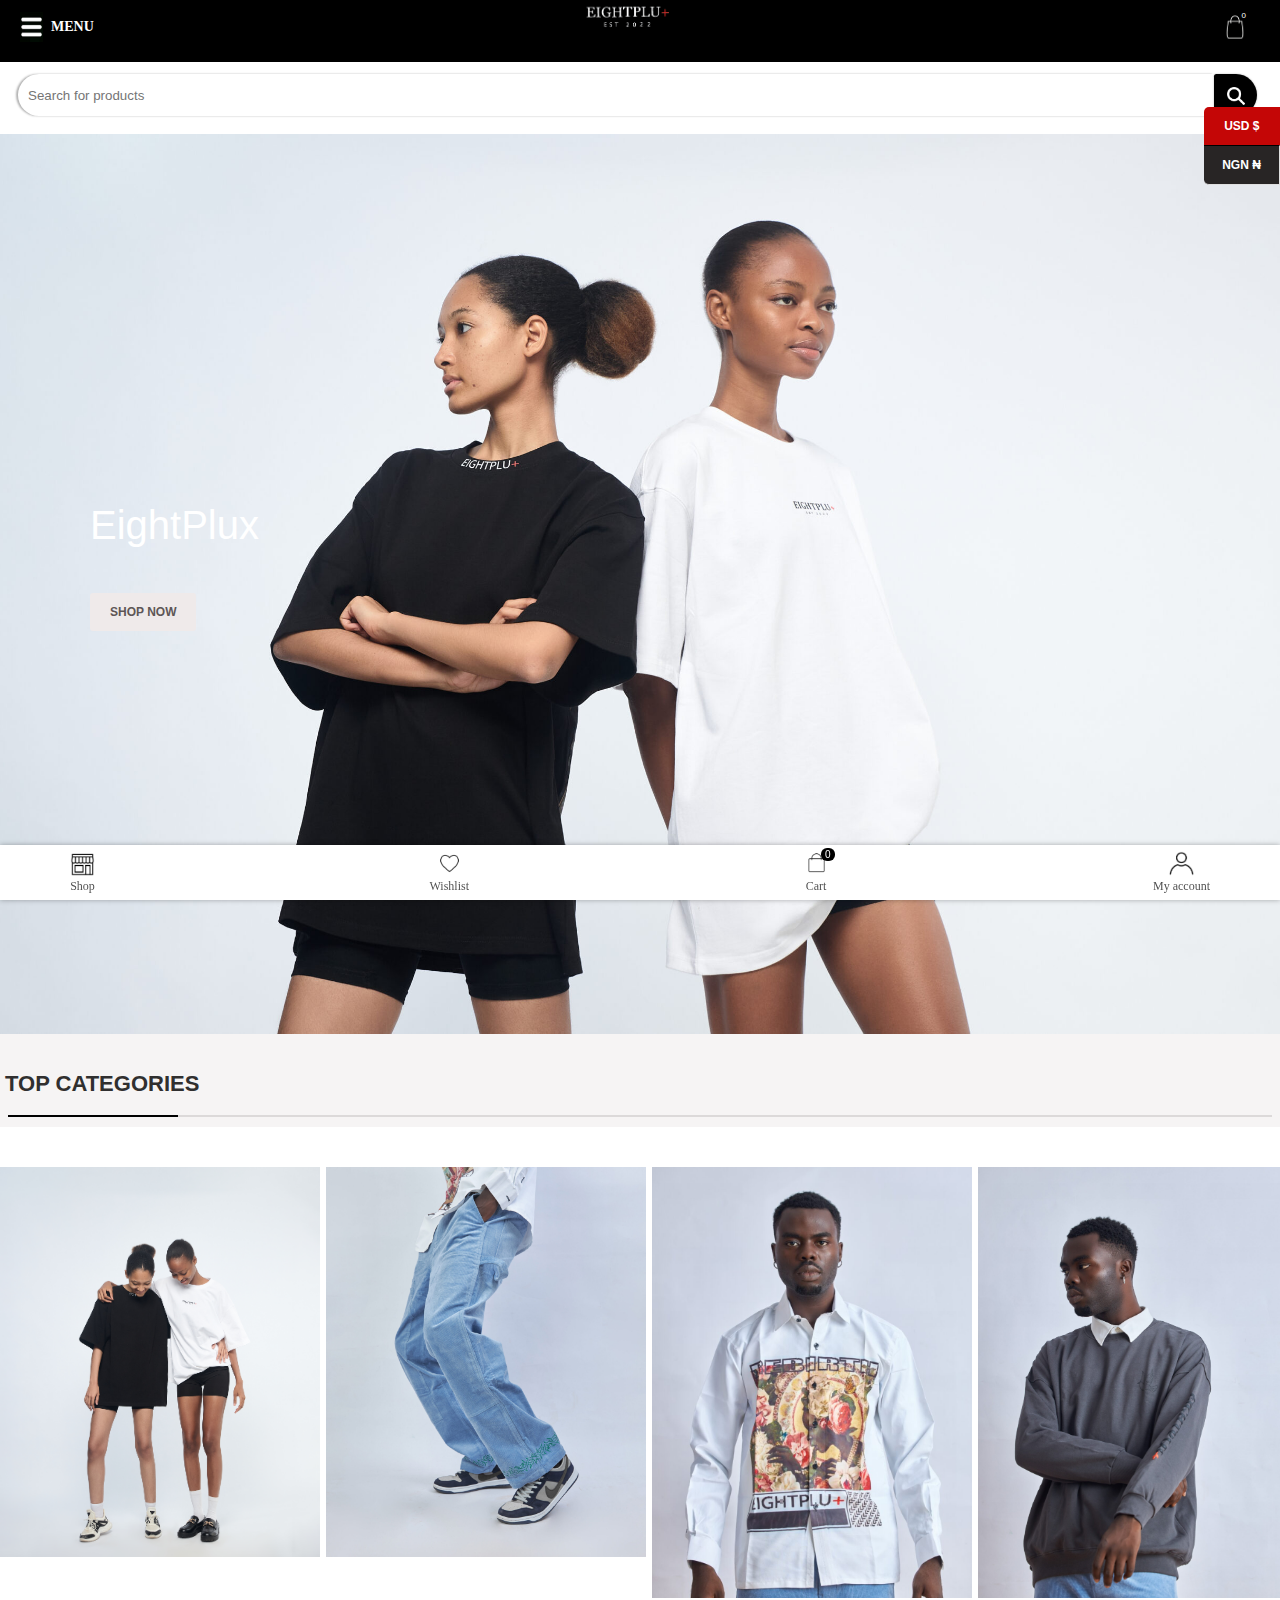
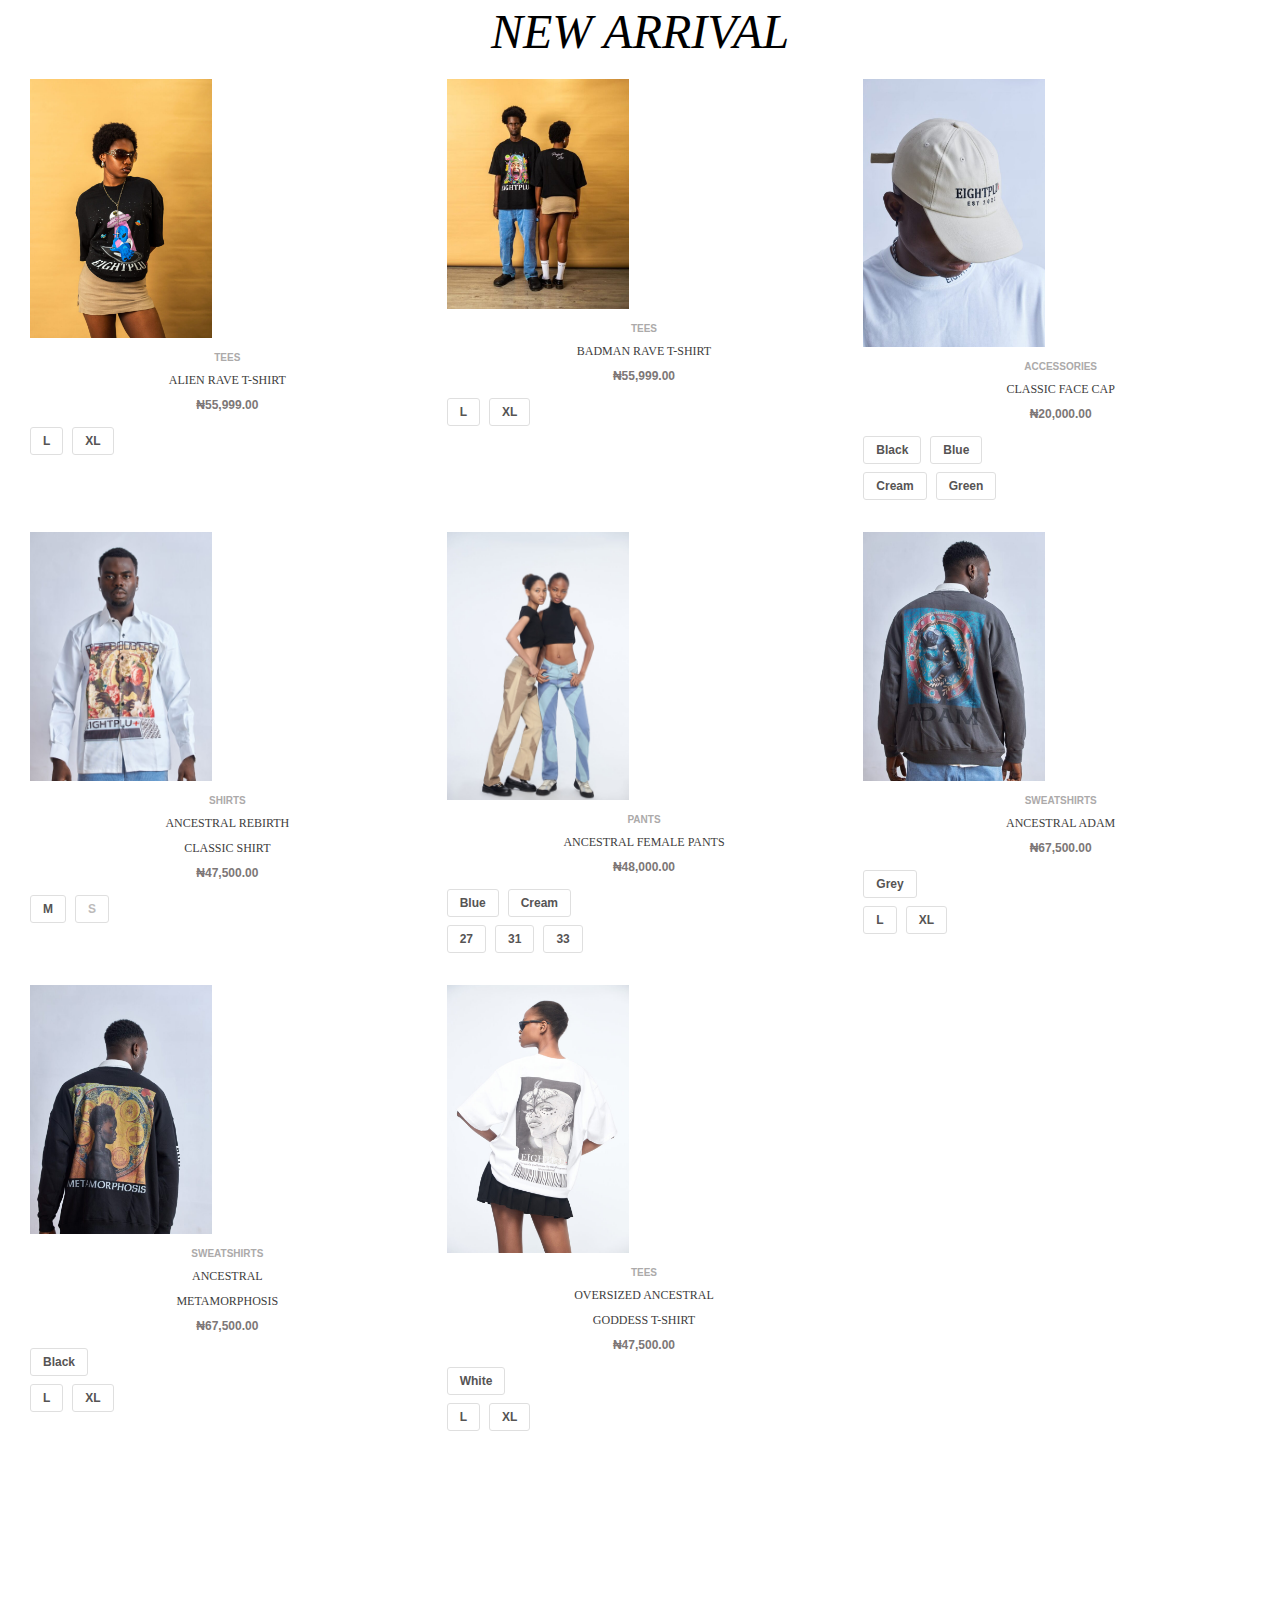
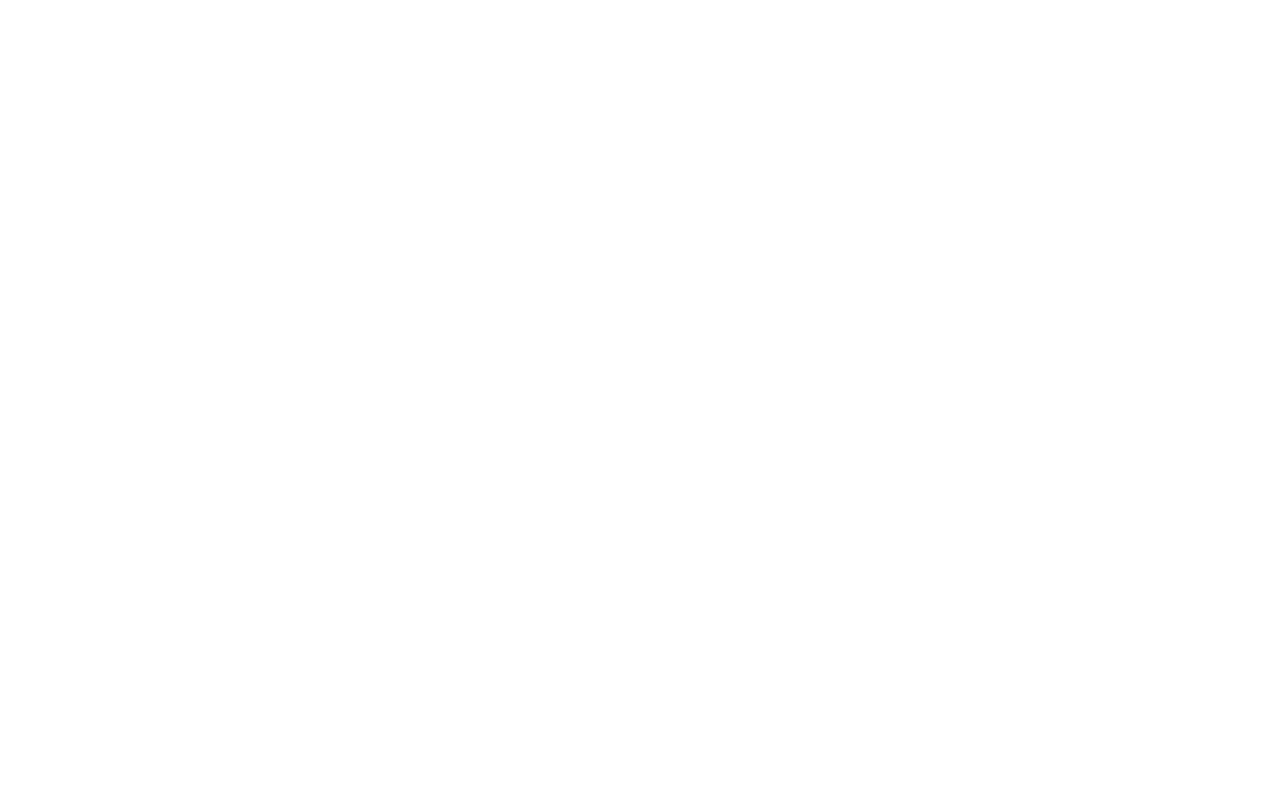
==== 8plux.html @ d5a66175 "Added tootltips to all new arrival images" ====
<!DOCTYPE html>
<html>

<head>
    <title>eight plux clone</title>
    <link rel="stylesheet" href="styles/general.css">
    <link rel="stylesheet" href="styles/header.css">
    <link rel="stylesheet" href="styles/footer.css">
    <link rel="stylesheet" href="styles/images.css">
    <link rel="stylesheet" href="styles/currency.css">
</head>

<body>
    <div class="eight-plux-header-main">
        <div class="eight-plux-header">
            <div class="menu">
                <img class="hamburger-menu" src="pro-images/IMG_5844.JPG"> <text>MENU</text>
            </div>
            <img class="eight-plux-logo" src="pro-images/C0AA9CA2-0843-44BB-A2C6-742B6960A977-e1696179230180.png">
            <div class="cart-details">
                <img class="shopping-cart" src="pro-images/IMG_5939.PNG">
                <div class="tooltip">Shopping cart</div>
                <div class="cart-item-quantity">0</div>
            </div>
        </div>

        <div class="search-header">
            <input type="text" placeholder="Search for products" class="search-input">
            <button class="search-icon-button"><img class="search-icon" src="pro-images/IMG_5938.PNG"></button>
        </div>
    </div>

    <div class="eight-plux-footer">
        <div class="shop-area">
            <img class="shop-logo" src="pro-images/IMG_5955.PNG">
            <div class="shop-name">Shop</div>
        </div>

        <div class="wishlist-area">
            <img class="wishlist-logo" src="pro-images/IMG_5954.PNG">
            <div class="wishlist-name">Wishlist</div>
        </div>

        <div class="cart-area">
            <img class="cart-logo" src="pro-images/IMG_5946.PNG">
            <div class="cart-name">Cart</div>
            <div class="cart-quantity">0</div>
        </div>

        <div class="account-area">
            <img class="account-logo" src="pro-images/IMG_5947.PNG">
            <div class="my-account-name">My account</div>
        </div>

    </div>

    <div class="currency-container">

        <div class="dollar-sign-container">
            <button class="dollar-sign-button">USD $
                <div class="tool-tip">USD
                    <div class="triangle"></div>
                </div>
            </button>
        </div>

        <div class="naira-sign-container">
            <button class="naira-sign-button">NGN ₦
                <div class="tool-tip">NGN
                    <div class="triangle"></div>
                </div>
            </button>
        </div>

    </div>


    <div class="first-item">
        <div class="image-container">
            <img class="picture-one" src="pro-images/EightpluEcommerce1864-scaled.jpg">
            <div class="eight-shop-container">
                <div class="eight-plux">EightPlux</div>
                <button class="shop-now">SHOP NOW</button>
            </div>

        </div>

        <div class="top-category-container">
            <div class="top-category">TOP CATEGORIES</div>
        </div>

        <div class="border-container">
            <div class="border-short"></div>
            <div class="border-long"></div>
        </div>


        <div class="empty-div"></div>

    </div>


    <div class="second-item-container">
        <div class="first-of-second-div">
            <img class="first-of-second" src="pro-images/43B14CE0-4C76-48AA-9071-1DD53C9A1BFC.jpeg">
        </div>
        <div class="second-of-second-div">
            <img class="second-of-second" src="pro-images/Eightplu-12-scaled.jpg">
        </div>
        <div class="third-of-second-div">
            <img class="third-of-second" src="pro-images/Eightplu-Web-88-860x1204.jpg">
        </div>
        <div class="fourth-of-second-div">
            <img class="fourth-of-second" src="pro-images/Eightplu-Web-73-scaled.jpg">
        </div>
        <div class="fifth-of-second-div">
            <img class="fifth-of-second" src="pro-images/IMS_9902.jpg">
        </div>
    </div>


    <p>NEW ARRIVAL</p>
    <div class="new-arrival-container">
        <div class="alien-rave-container">

            <div class="new-arrival-image-container">
                <img class="alien-rave-tees images" src="pro-images/3U6A9451-scaled-700x1020.jpg">
                <div class="image-tooltip">
                    <img src="pro-images/IMG_5946.PNG">
                    <div class="select-option-tooltip">
                        Select options
                        <div class="tooltip-triangle"></div>
                    </div>
                </div>

            </div>

            <div class="containers one-container">
                <div class="product-type">
                    TEES
                </div>
                <div class="product-name">
                    ALIEN RAVE T-SHIRT
                </div>
                <div class="product-price">
                    ₦55,999.00
                </div>
            </div>
            <div class="size-button">
                <button>L</button>
                <button>XL</button>
            </div>
        </div>


        <div class="badman-rave-container">

            <div class="new-arrival-image-container">
                <img class="badman-rave-tees images"
                    src="pro-images/WhatsApp-Image-2024-07-20-at-10.26.41-AM-2-618x800.jpeg">
                <div class="image-tooltip">
                    <img src="pro-images/IMG_5946.PNG">
                    <div class="select-option-tooltip">
                        Select options
                        <div class="tooltip-triangle"></div>
                    </div>
                </div>
            </div>
            <div class="containers two-container">
                <div class="product-type">
                    TEES
                </div>
                <div class="product-name">
                    BADMAN RAVE T-SHIRT
                </div>
                <div class="product-price">
                    ₦55,999.00
                </div>
            </div>
            <div class="size-button">
                <button>L</button>
                <button>XL</button>
            </div>
        </div>


        <div class="classic-cap-container">
            <div class="new-arrival-image-container">
                <img class="classic-face-cap images" src="pro-images/New-Cap-Eightplu-21-1-scaled-700x1050.jpg">
                <div class="image-tooltip">
                    <img src="pro-images/IMG_5946.PNG">
                    <div class="select-option-tooltip">
                        Select options
                        <div class="tooltip-triangle"></div>
                    </div>
                </div>
            </div>
            <div class="containers three-container">
                <div class="product-type">
                    ACCESSORIES
                </div>
                <div class="product-name">
                    CLASSIC FACE CAP
                </div>
                <div class="product-price">
                    ₦20,000.00
                </div>
            </div>
            <div>
                <button>Black</button>
                <button>Blue</button>
            </div>
            <div>
                <button>Cream</button>
                <button>Green</button>
            </div>
        </div>

        <div class="ancestral-rebirth-container">
            <div class="new-arrival-image-container">
                <img class="ancestral-rebirth-shirt images" src="pro-images/Eightplu-Web-88-860x1204.jpg">
                <div class="image-tooltip">
                    <img src="pro-images/IMG_5946.PNG">
                    <div class="select-option-tooltip">
                        Select options
                        <div class="tooltip-triangle"></div>
                    </div>
                </div>
            </div>
            <div class="containers four-container">
                <div class="product-type">
                    SHIRTS
                </div>
                <div class="product-name">
                    ANCESTRAL REBIRTH
                </div>
                <div class="product-name">
                    CLASSIC SHIRT
                </div>
                <div class="product-price">
                    ₦47,500.00
                </div>
            </div>
            <div class="size-button">
                <button>M</button>
                <button><span>S</span></button>
            </div>
        </div>

        <div class="ancestral-female-container">
            <div class="new-arrival-image-container">
                <img class="ancestral-female-pant images" src="pro-images/EightpluEcommerce1713-3-768x1152.jpg">
                <div class="image-tooltip">
                    <img src="pro-images/IMG_5946.PNG">
                    <div class="select-option-tooltip">
                        Select options
                        <div class="tooltip-triangle"></div>
                    </div>
                </div>
            </div>
            <div class="containers five-container">
                <div class="product-type">
                    PANTS
                </div>
                <div class="product-name">
                    ANCESTRAL FEMALE PANTS
                </div>
                <div class="product-price">
                    ₦48,000.00
                </div>
            </div>
            <div class="size-button">
                <button>Blue</button>
                <button>Cream</button>
            </div>
            <div>
                <button>27</button>
                <button>31</button>
                <button>33</button>
            </div>
        </div>

        <div class="ancestral-adam-container">
            <div class="new-arrival-image-container">
                <img class="ancestral-adam-sweatshirt images" src="pro-images/Eightplu-Web-71-scaled-700x980.jpg">
                <div class="image-tooltip">
                    <img src="pro-images/IMG_5946.PNG">
                    <div class="select-option-tooltip">
                        Select options
                        <div class="tooltip-triangle"></div>
                    </div>
                </div>
            </div>
            <div class="containers six-container">
                <div class="product-type">
                    SWEATSHIRTS
                </div>
                <div class="product-name">
                    ANCESTRAL ADAM
                </div>
                <div class="product-price">
                    ₦67,500.00
                </div>
            </div>
            <div class="size-button">
                <button>Grey</button>
            </div>
            <div>
                <button>L</button>
                <button>XL</button>
            </div>
        </div>

        <div class="ancestral-metamorphosis-container">
            <div class="new-arrival-image-container">
                <img class="ancestral-metamorphosis-sweatshirt images"
                    src="pro-images/Eightplu-Web-85-scaled-700x980.jpg">
                <div class="image-tooltip">
                    <img src="pro-images/IMG_5946.PNG">
                    <div class="select-option-tooltip">
                        Select options
                        <div class="tooltip-triangle"></div>
                    </div>
                </div>
            </div>
            <div class="containers seven-container">
                <div class="product-type">
                    SWEATSHIRTS
                </div>
                <div class="product-name">
                    ANCESTRAL
                </div>
                <div class="product-name">
                    METAMORPHOSIS
                </div>
                <div class="product-price">
                    ₦67,500.00
                </div>
            </div>
            <div>
                <button>Black</button>
            </div>
            <div>
                <button>L</button>
                <button>XL</button>
            </div>
        </div>

        <div class="oversized-ancestral-container">
            <div class="new-arrival-image-container">
                <img class="goddess-t-shirt images" src="pro-images/EightpluEcommerce2189-1-700x1050.jpg">
                <div class="image-tooltip">
                    <img src="pro-images/IMG_5946.PNG">
                    <div class="select-option-tooltip">
                        Select options
                        <div class="tooltip-triangle"></div>
                    </div>
                </div>
            </div>
            <div class="containers eight-container">
                <div class="product-type">
                    TEES
                </div>
                <div class="product-name">
                    OVERSIZED ANCESTRAL
                </div>
                <div class="product-name">
                    GODDESS T-SHIRT
                </div>
                <div class="product-price">
                    ₦47,500.00
                </div>
            </div>
            <div>
                <button>White</button>
            </div>
            <div>
                <button>L</button>
                <button>XL</button>
            </div>
        </div>
    </div>

</body>

</html>
---- styles/general.css ----
body {
    height: 4000px;
    font-family: Roboto;
    margin: 0;
}

.top-category-container {
    background-color: rgb(246, 244, 244);
    padding-top: 37px;
    border-width: 2px;
}

.top-category {
    display: inline-block;
    font-family: 'Segoe UI', Tahoma, Geneva, Verdana, sans-serif;
    font-size: 22px;
    font-weight: 600;
    padding-bottom: 18px;
    margin-left: 5px;
    color: rgb(48, 47, 47);
}

.empty-div {
    height: 10px;
    background-color: rgb(246, 244, 244);
}

.border-container {
    display: flex;
    flex-direction: row;
}

.border-short {
    width: 170px;
    height: 2px;
    background-color: black;
    margin-left: 8px;
}

.border-long {
    flex: 1;
    height: 2px;
    background-color: rgb(220, 217, 217);
    margin-right: 8px;
}

p {
    font-size: 48px;
    display: flex;
    justify-content: center;
    margin: 0;
    font-family: 'Times New Roman', Times, serif;
    font-style: italic;

}
---- styles/header.css ----
text {
    font-size: 14px;
    font-weight: bold;
    color: white;
}

.eight-plux-header-main {
    display: flex;
    flex-direction: column;
}

.eight-plux-header {
    /* position: fixed; */
    display: flex;
    flex-direction: row;
    background-color: black;
    height: 70px;
    right: 0;
    left: 0;
    top: 0;
    align-items: center;
    justify-content: space-between;
    margin: -8px;
}

.menu {
    display: flex;
    flex-direction: row;
    margin-left: 10px;
    justify-content: center;
    align-items: center;
    cursor: pointer;
}

.hamburger-menu {
    width: 23px;
    height: 30px;
    margin-left: 18px;
    margin-right: 8px;
}

.eight-plux-logo {
    height: 40px;
    width: 100px;
    padding-bottom: 28px;
    padding-right: 55px;
    cursor: pointer;
}

.shopping-cart {
    position: relative;
    width: 30px;
    height: 30px;
    margin-right: 18px;
    cursor: pointer;
}

.cart-details {
    position: relative;
    display: flex;
    margin-right: 20px;
    align-items: center;
    justify-content: center;
}

.cart-details .tooltip {
    position: absolute;
    background-color: white;
    white-space: nowrap;
    font-size: 12px;
    margin-right: 38px;
    bottom: -26px;
    padding: 4px 10px;
    border-style: solid;
    border-width: 1px;
    border-bottom-style: none;
    opacity: 0;
    pointer-events: none;
    transition: 0.15s
}

.cart-details:hover .tooltip {
    opacity: 1;
}

.cart-item-quantity {
    position: absolute;
    color: white;
    font-family: Arial;
    font-size: 8px;
    right: 22px;
    top: -1px;
}

.search-header {
    display: flex;
    flex-direction: row;
    margin-top: 20px;
    margin-right: 18px;
    margin-left: 18px;
}

.search-input {
    flex: 1;
    padding-left: 10px;
    border-style: none;
    box-shadow: -2px 0 2px rgba(0, 0, 0, 0.3);
    border-bottom-left-radius: 25px;
    border-top-left-radius: 25px;
    height: 40px;
}

.search-input::placeholder {
    font-family: Arial;
}

.search-icon-button {
    height: 42px;
    width: 43px;
    border-style: none;
    box-shadow: 0 0 2px rgba(0, 0, 0, 0.3);
    background-color: black;
    border-top-right-radius: 25px;
    border-bottom-right-radius: 25px;
    cursor: pointer;
}

.search-icon {
    margin-top: 4px;
    height: 18px;
    width: 18px;
    transition: opacity 0.3s;
}
---- styles/footer.css ----
.eight-plux-footer {
    display: flex;
    flex-direction: row;
    position: fixed;
    justify-content: space-between;
    background-color: white;
    bottom: 0;
    right: 0;
    left: 0;
    padding: 6px 50px;
    box-shadow: 0 0 5px rgba(0, 0, 0, 0.3);
    z-index: 100;
}

img {
    height: 25px;
    width: 25px;
}

.shop-area,
.wishlist-area,
.cart-area,
.account-area {
    display: flex;
    flex-direction: column;
    align-items: center;
    cursor: pointer;
    transition: opacity 0.3s;
}

.shop-area:hover,
.wishlist-area:hover,
.cart-area:hover,
.account-area:hover,
.search-icon:hover {
    opacity: 0.5;
}

.shop-name,
.wishlist-name,
.cart-name,
.my-account-name {
    font-size: 12px;
    opacity: 0.7;
    margin-top: 3px;

}

.shop-area {
    margin-left: 20px;
}

.account-area {
    margin-right: 20px;
}

.cart-area,
.wishlist-area {
    margin-left: 10px;
}

.cart-area {
    position: relative;
}

.cart-quantity {
    font-size: 10px;
    position: absolute;
    top: -3px;
    right: -6px;
    font-family: Arial;
    background-color: black;
    color: white;
    padding: 1px 4px;
    border-radius: 6px;
}
---- styles/images.css ----
.first-item {
    background-color: rgb(246, 244, 244);

}

.picture-one {
    width: 100%;
    height: 100%;
    object-fit: cover;

}

.image-container {
    margin-top: 10px;
    background-size: cover;
    background-position: center;
    background-repeat: no-repeat;
    height: 100vh;
    position: relative;

}

.eight-plux {
    position: absolute;
    top: 41%;
    left: 90px;
    color: white;
    font-family: 'Gill Sans', 'Gill Sans MT', Calibri, 'Trebuchet MS', sans-serif;
    /* font-family: Merlo neue; */
    font-size: 40px;
    font-weight: 500;
}

.shop-now {
    position: absolute;
    top: 51%;
    left: 90px;
    border-style: none;
    background-color: rgb(239, 234, 234);
    color: rgb(93, 86, 86);
    padding: 12px 20px;
    cursor: pointer;
}

.second-item-container {
    display: flex;
    flex-direction: row;
    margin-top: 40px;
    margin-bottom: -24px;
    /* height: 600px; */
    /* width: 1580px; */
    max-width: 100%;
    overflow-x: scroll;
    scrollbar-width: none;
    animation: scroll 25s infinite linear;
}

.first-of-second,
.second-of-second {
    /* height: auto;
    width: 100%;
    max-height: 100%; */
    height: 390px;
    width: 320px;
    object-fit: cover;
    overflow: hidden;

}

.third-of-second,
.fourth-of-second {
    /* height: auto;
    width: 100%; */
    height: 431px;
    width: 320px;
    object-fit: cover;
    overflow: hidden;
}

.fifth-of-second {
    /* height: auto;
    width: 100%; */
    height: 461px;
    width: 320px;
    object-fit: cover;
    overflow: hidden;
}


.first-of-second-div:hover,
.second-of-second-div:hover,
.third-of-second-div:hover,
.fourth-of-second-div:hover,
.fifth-of-second-div:hover {
    transform-origin: center;
    transform: scale(1.05);

}

.first-of-second-div,
.second-of-second-div {
    display: flex;
    justify-content: center;
    align-items: center;
    position: relative;
    width: 320px;
    height: 390px;
    margin-right: 6px;
    max-width: none;
    transform-origin: center;
    transition: transform 0.3s
}

.third-of-second-div,
.fourth-of-second-div {
    width: 900px;
    height: 431px;
    margin-right: 6px;

}

.fifth-of-second-div {
    width: 900px;
    height: 461px;
    margin-right: 6px;

}

.new-arrival-container {
    display: grid;
    grid-template-columns: 1fr 1fr 1fr;
    margin-left: 30px;
    margin-top: -4px;
}

.images {
    height: 300px;
    width: 182px;
    object-fit: cover;
    cursor: pointer;
}

.new-arrival-image-container {
    position: relative;
}

.image-tooltip {
    position: absolute;
    top: 11px;
    right: 14px;
    height: 27px;
    width: 27px;
    background-color: rgba(248, 244, 245, 0.77);
    border-radius: 20px;
    opacity: 0;
    cursor: pointer;
    transition: opacity 0.2s;
}

.new-arrival-image-container:hover .image-tooltip {
    opacity: 1;
}

.image-tooltip:hover {
    background-color: white;
    transition: 0.1s;
}

.containers {
    display: flex;
    flex-direction: column;
    align-items: center;
}

.alien-rave-tees {
    height: 259px;
}

.badman-rave-tees {
    height: 230px;
}

.classic-face-cap,
.ancestral-female-pant,
.goddess-t-shirt {
    height: 268px;
}

.ancestral-rebirth-shirt,
.ancestral-adam-sweatshirt,
.ancestral-metamorphosis-sweatshirt {
    height: 249px;
}

.product-type {
    font-size: x-small;
    font-family: Arial;
    font-weight: bold;
    color: rgb(172, 170, 170);
    margin: 10px 0;
}

.product-name {
    font-family: 'Times New Roman', Times, serif;
    font-size: 12px;
    color: rgb(64, 61, 61);
    margin-bottom: 10px;
    cursor: pointer;
}

.product-price {
    font-family: Arial;
    font-size: 12px;
    color: rgb(125, 119, 119);
    margin-bottom: 15px;
    font-weight: bold;
}

button {
    background-color: white;
    border-style: solid;
    border-width: 1px;
    border-color: rgb(223, 223, 223);
    padding: 6px 12px;
    border-radius: 3px;
    font-family: arial;
    font-size: 12px;
    font-weight: bold;
    color: rgb(86, 84, 84);
    margin-right: 5px;
    margin-bottom: 8px;
    cursor: pointer;
    transition: 0.2s;
}

span {
    color: rgb(188, 186, 186);
}

button:hover {
    border-color: rgb(146, 143, 143);
    transition: 0.2s;
}


.alien-rave-container,
.badman-rave-container,
.classic-cap-container,
.ancestral-rebirth-container,
.ancestral-female-container,
.ancestral-adam-container,
.ancestral-metamorphosis-container,
.oversized-ancestral-container {
    margin-top: 24px;
    margin-right: 22px;
}

.select-option-tooltip {
    position: absolute;
    top: 0.7px;
    right: 35px;
    font-size: 11px;
    background-color: rgb(22, 17, 50);
    white-space: nowrap;
    color: white;
    padding: 5px 10px;
    padding: 6px 10px;
    font-weight: bold;
    border-radius: 3px;
    opacity: 0;
    transition: opacity 0.2s;
    pointer-events: none;
}

.select-option-tooltip .tooltip-triangle {
    position: absolute;
    width: 0;
    height: 0;
    border-top: 5px solid transparent;
    border-bottom: 5px solid transparent;
    border-left: 5px solid rgb(22, 17, 50);
    right: -5.5px;
    bottom: 8px;
    opacity: 0;
    transition: opacity 0.2s;
}

.image-tooltip:hover .tooltip-triangle {
    opacity: 1;
    transition: 0.2s;
}

.image-tooltip:hover .select-option-tooltip {
    opacity: 1;
    transition: 0.2s;
}


/* @keyframes scroll {
    0% {
        transform: translateX(0);
    }

    20% {
        transform: translateX(-320px);
    }

    40% {
        transform: translateX(-640px);
    }

    60% {
        transform: translateX(-960px);
    }

    80% {
        transform: translateX(-1280px);
    }

    100% {
        transform: translateX(0);
    }
} */
---- styles/currency.css ----
.currency-container {
    display: flex;
    flex-direction: column;
    position: fixed;
    z-index: 100;
    right: -6px;
    top: 105px;
}

.dollar-sign-button {
    position: relative;
    top: 2px;
    background-color: rgb(196, 6, 6);
    color: white;
    border-top-right-radius: 0;
    border-bottom-right-radius: 0;
    padding: 12px 20.5px;
    border-top-left-radius: 5px;
    border-bottom-left-radius: 0;
    cursor: pointer;
    border-top: 0;
    border-left: 0;
    border-bottom: 0;
}

.naira-sign-button:hover {
    background-color: rgb(196, 6, 6);
    border-top-color: black;
    border-top-style: solid;
    border-top-width: 1px;
}

.dollar-sign-button .tool-tip {
    position: absolute;
    left: -170px;
    bottom: 9px;
    background-color: rgb(196, 6, 6);
    top: 0;
    padding-top: 10px;
    bottom: -1px;
    padding-left: 5px;
    padding-right: 130px;
    border-radius: 5px;
    opacity: 0;
    pointer-events: none;

}

.dollar-sign-button:hover .tool-tip,
.naira-sign-button:hover .tool-tip {
    opacity: 1;
    transition: 0.4s;
    left: -225%;
}

.naira-sign-button .tool-tip {
    position: absolute;
    left: -170px;
    bottom: 9px;
    background-color: rgb(196, 6, 6);
    top: 0;
    padding-top: 10px;
    bottom: 0;
    padding-left: 5px;
    padding-right: 128px;
    border-radius: 5px;
    opacity: 0;
    pointer-events: none;
}


.naira-sign-button {
    position: relative;
    top: -6px;
    background-color: rgb(40, 37, 37);
    color: white;
    padding: 12px 18.5px;
    border-top-style: solid;
    border-top-color: black;
    border-bottom-right-radius: 0;
    border-top-right-radius: 0;
    border-top-left-radius: 0;
    border-width: 1px;
    border-bottom-left-radius: 5px;
    cursor: pointer;
    border-left: 0;

}

.tool-tip {
    position: relative;
    transition: opacity 0.5s ease-in-out, left 0.5s ease-in-out;
}

.naira-sign-button .triangle {
    position: absolute;
    width: 0;
    height: 0;
    border-top: 10px solid transparent;
    border-bottom: 10px solid transparent;
    border-left: 10px solid rgb(196, 6, 6);
    right: -10px;
    bottom: 8px;
}

.dollar-sign-button .triangle {
    position: absolute;
    width: 0;
    height: 0;
    border-top: 10px solid transparent;
    border-bottom: 10px solid transparent;
    border-left: 10px solid rgb(196, 6, 6);
    right: -10px;
    bottom: 9px;
}
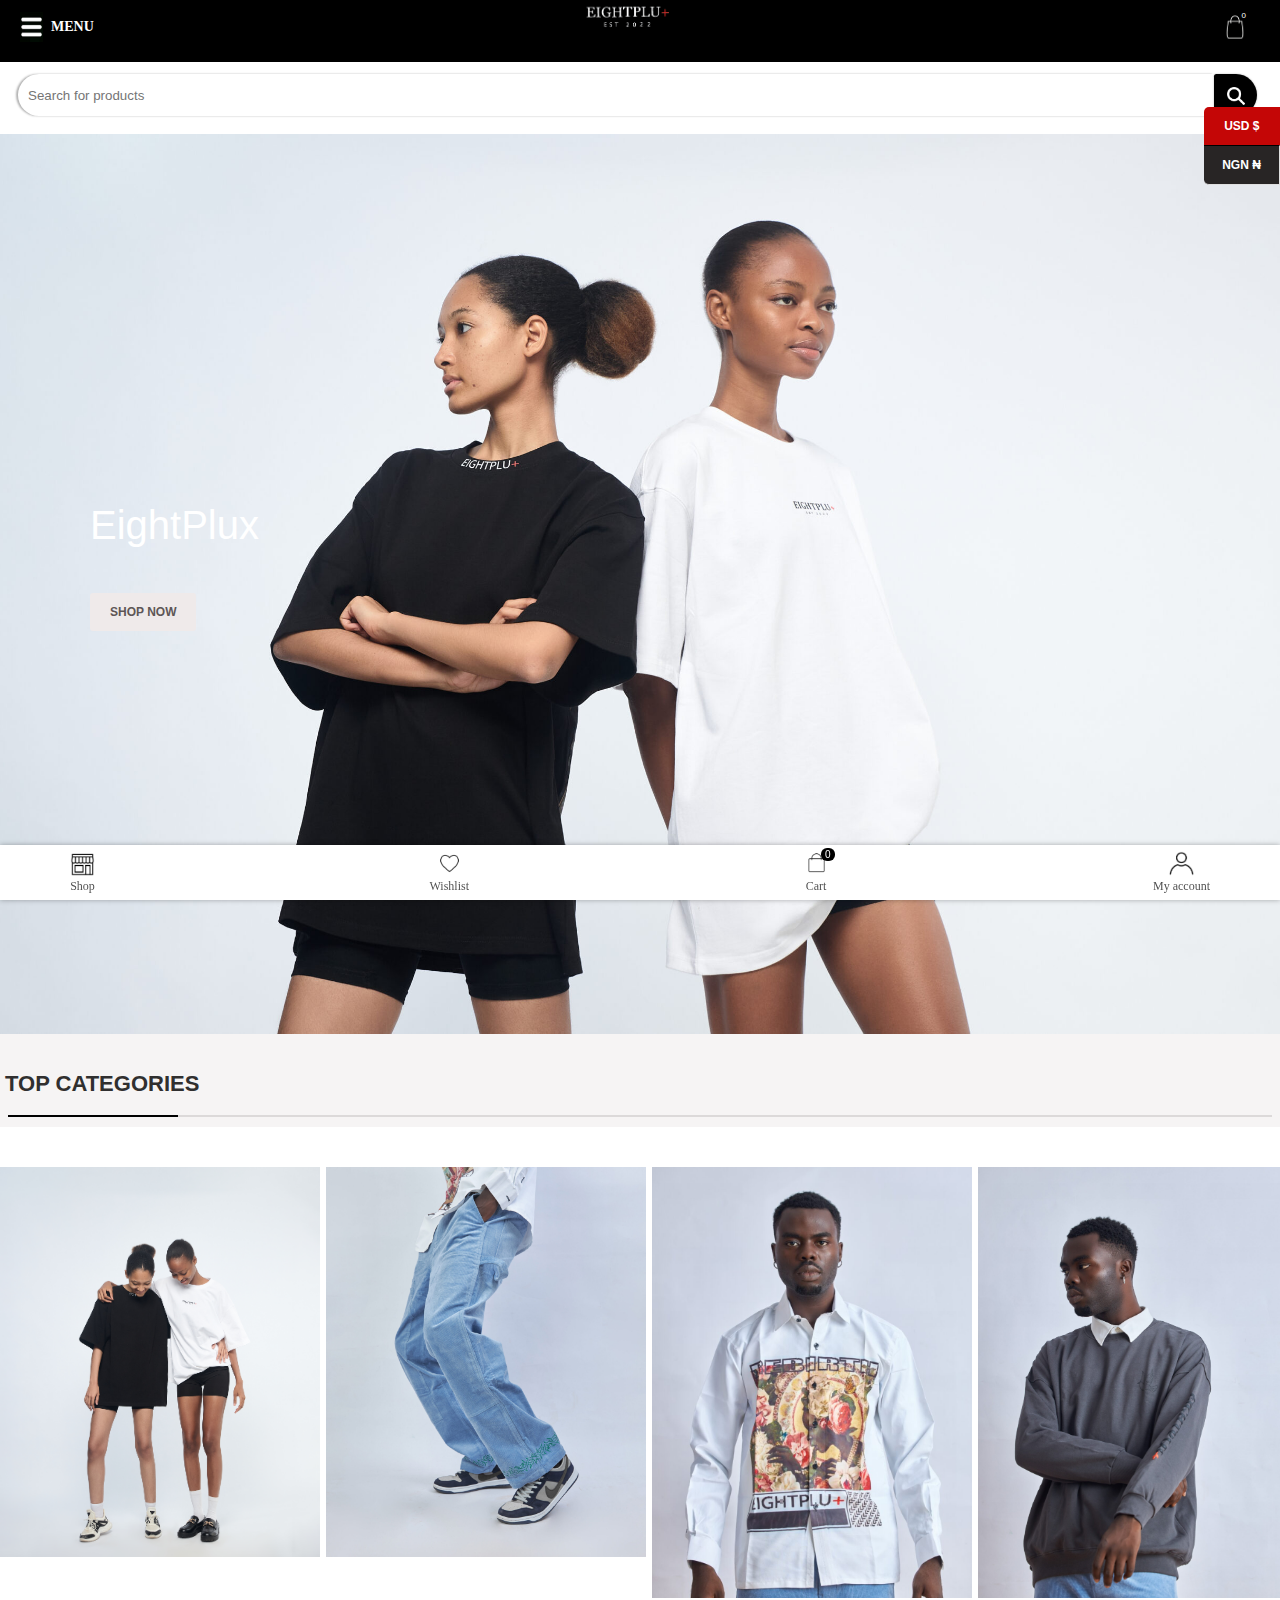
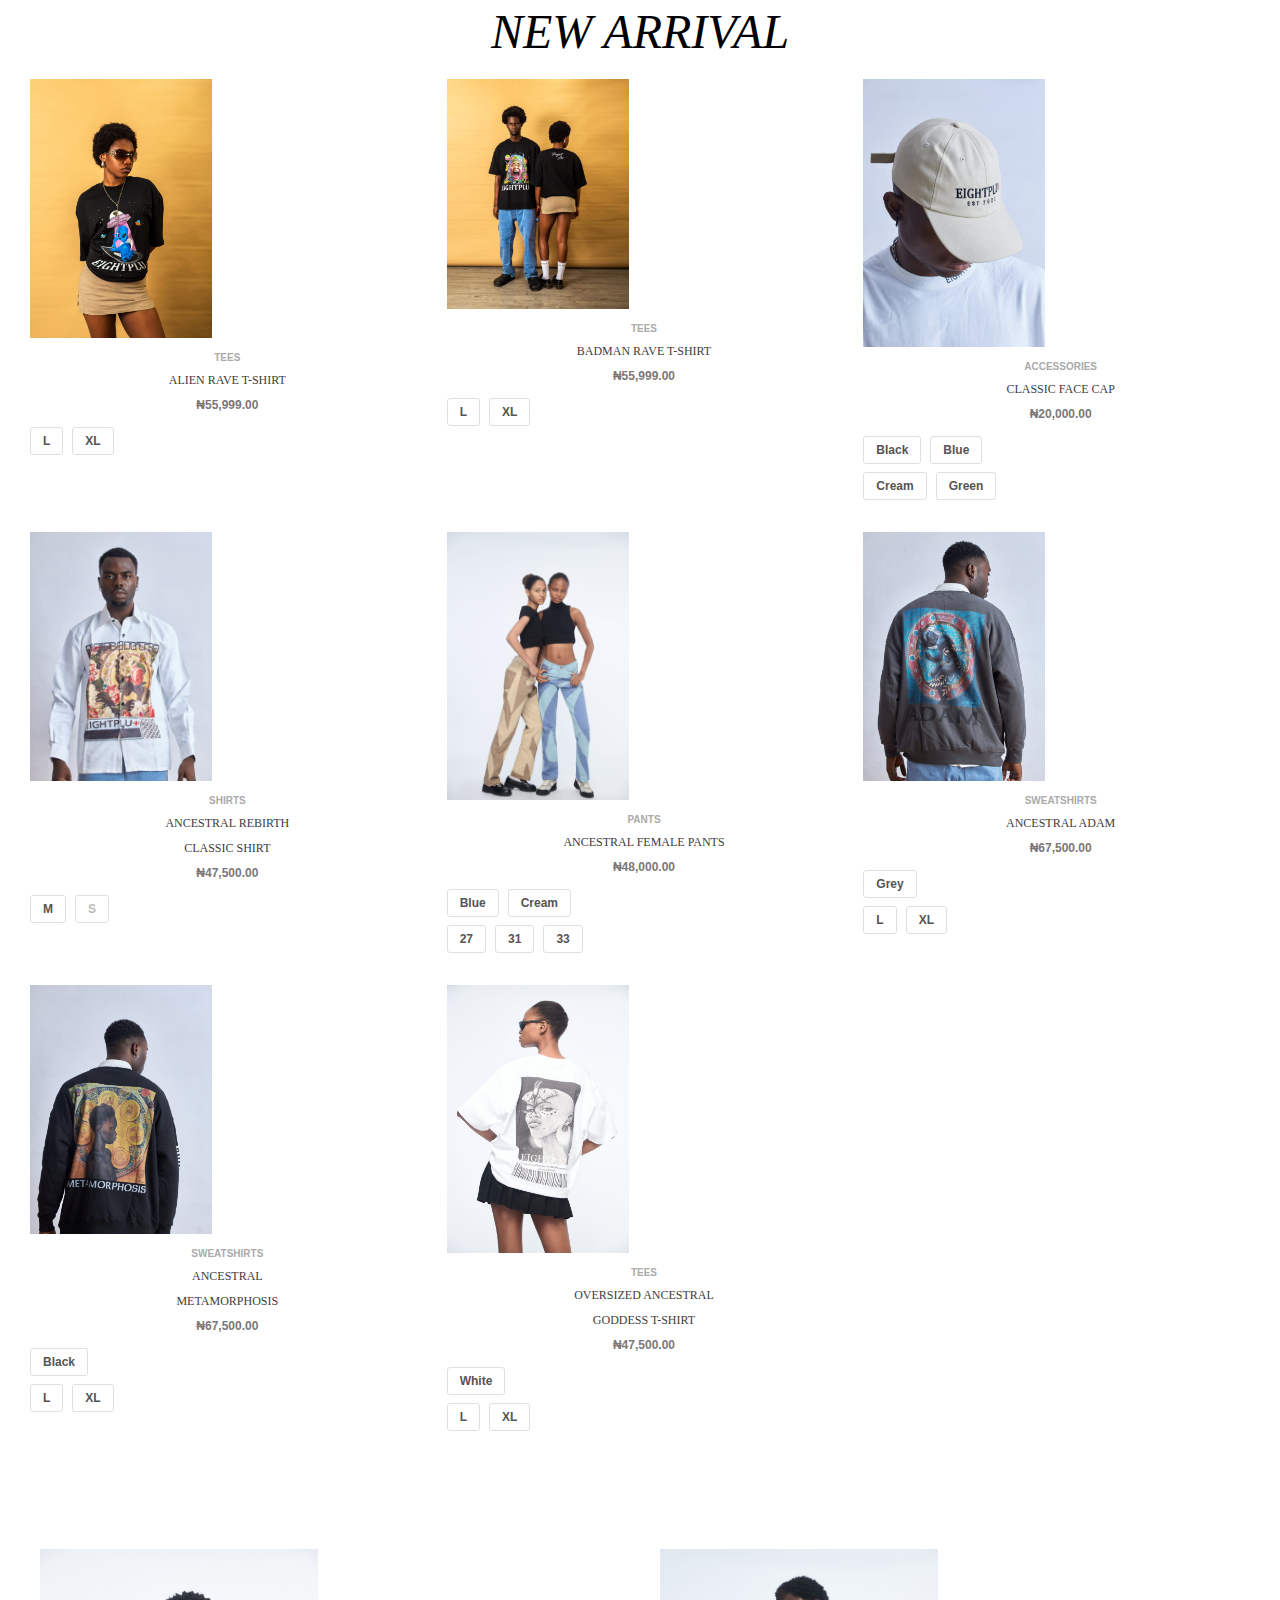
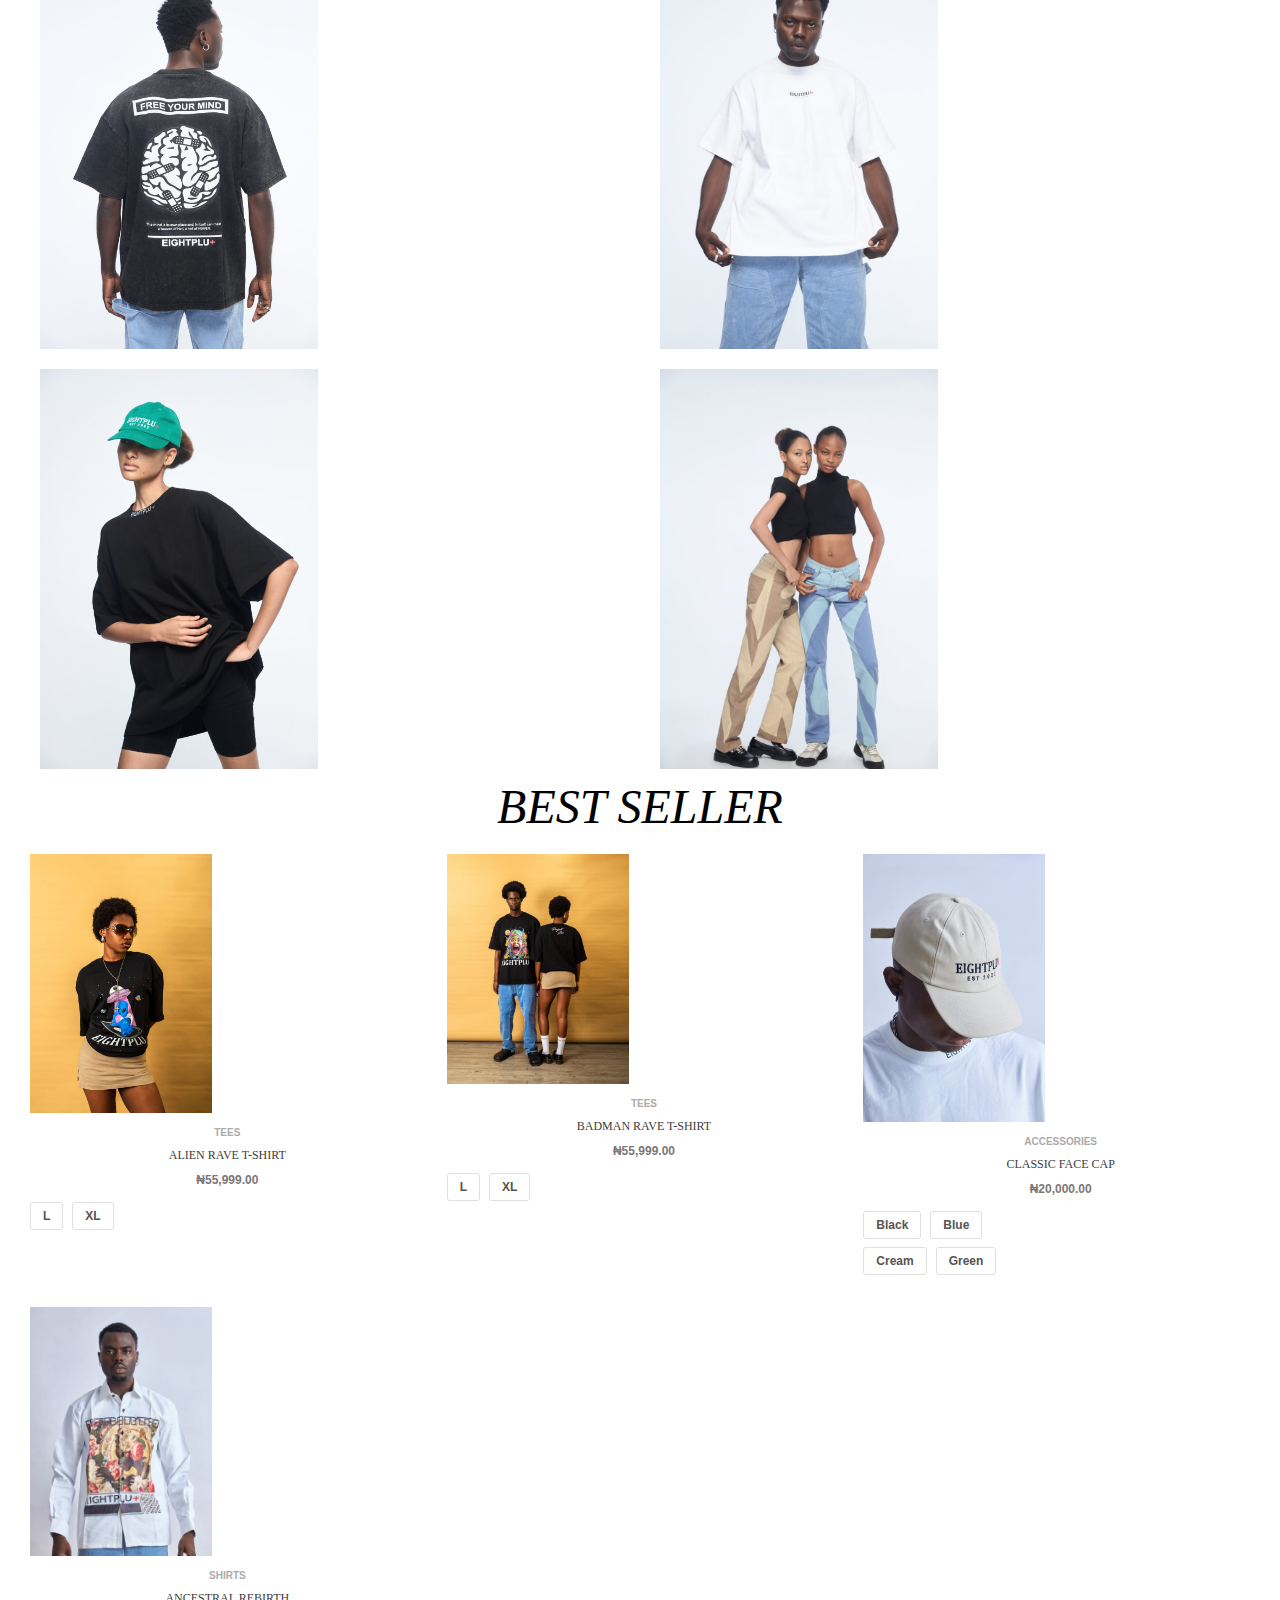
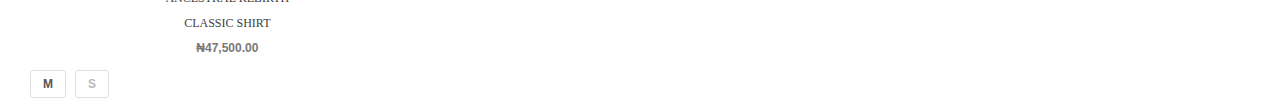
==== commit c4dbe404: "Added the remaining images" ====
--- a/8plux.html
+++ b/8plux.html
@@ -381,6 +381,144 @@
         </div>
     </div>
 
+
+    <div class="four-images-container">
+        <img class="four-images" src="pro-images/EightpluEcommerce1799-2-1024x1536.jpg">
+        <img class="four-images" src="pro-images/EightpluEcommerce2292-768x1152.jpg">
+        <img class="four-images" src="pro-images/EightpluEcommerce2070-533x800.jpg">
+        <img class="four-images" src="pro-images/EightpluEcommerce1713-3-768x1152.jpg">
+    </div>
+
+    <p class="para-best-seller">BEST SELLER</p>
+
+    <div class="new-arrival-container best-seller">
+        <div class="alien-rave-container">
+
+            <div class="new-arrival-image-container">
+                <img class="alien-rave-tees images" src="pro-images/3U6A9451-scaled-700x1020.jpg">
+                <div class="image-tooltip">
+                    <img src="pro-images/IMG_5946.PNG">
+                    <div class="select-option-tooltip">
+                        Select options
+                        <div class="tooltip-triangle"></div>
+                    </div>
+                </div>
+
+            </div>
+
+            <div class="containers one-container">
+                <div class="product-type">
+                    TEES
+                </div>
+                <div class="product-name">
+                    ALIEN RAVE T-SHIRT
+                </div>
+                <div class="product-price">
+                    ₦55,999.00
+                </div>
+            </div>
+            <div class="size-button">
+                <button>L</button>
+                <button>XL</button>
+            </div>
+        </div>
+
+
+        <div class="badman-rave-container">
+
+            <div class="new-arrival-image-container">
+                <img class="badman-rave-tees images"
+                    src="pro-images/WhatsApp-Image-2024-07-20-at-10.26.41-AM-2-618x800.jpeg">
+                <div class="image-tooltip">
+                    <img src="pro-images/IMG_5946.PNG">
+                    <div class="select-option-tooltip">
+                        Select options
+                        <div class="tooltip-triangle"></div>
+                    </div>
+                </div>
+            </div>
+            <div class="containers two-container">
+                <div class="product-type">
+                    TEES
+                </div>
+                <div class="product-name">
+                    BADMAN RAVE T-SHIRT
+                </div>
+                <div class="product-price">
+                    ₦55,999.00
+                </div>
+            </div>
+            <div class="size-button">
+                <button>L</button>
+                <button>XL</button>
+            </div>
+        </div>
+
+
+        <div class="classic-cap-container">
+            <div class="new-arrival-image-container">
+                <img class="classic-face-cap images" src="pro-images/New-Cap-Eightplu-21-1-scaled-700x1050.jpg">
+                <div class="image-tooltip">
+                    <img src="pro-images/IMG_5946.PNG">
+                    <div class="select-option-tooltip">
+                        Select options
+                        <div class="tooltip-triangle"></div>
+                    </div>
+                </div>
+            </div>
+            <div class="containers three-container">
+                <div class="product-type">
+                    ACCESSORIES
+                </div>
+                <div class="product-name">
+                    CLASSIC FACE CAP
+                </div>
+                <div class="product-price">
+                    ₦20,000.00
+                </div>
+            </div>
+            <div>
+                <button>Black</button>
+                <button>Blue</button>
+            </div>
+            <div>
+                <button>Cream</button>
+                <button>Green</button>
+            </div>
+        </div>
+
+        <div class="ancestral-rebirth-container">
+            <div class="new-arrival-image-container">
+                <img class="ancestral-rebirth-shirt images" src="pro-images/Eightplu-Web-88-860x1204.jpg">
+                <div class="image-tooltip">
+                    <img src="pro-images/IMG_5946.PNG">
+                    <div class="select-option-tooltip">
+                        Select options
+                        <div class="tooltip-triangle"></div>
+                    </div>
+                </div>
+            </div>
+            <div class="containers four-container">
+                <div class="product-type">
+                    SHIRTS
+                </div>
+                <div class="product-name">
+                    ANCESTRAL REBIRTH
+                </div>
+                <div class="product-name">
+                    CLASSIC SHIRT
+                </div>
+                <div class="product-price">
+                    ₦47,500.00
+                </div>
+            </div>
+            <div class="size-button">
+                <button>M</button>
+                <button><span>S</span></button>
+            </div>
+        </div>
+
+
 </body>
 
 </html>--- a/styles/general.css
+++ b/styles/general.css
@@ -51,5 +51,8 @@
     margin: 0;
     font-family: 'Times New Roman', Times, serif;
     font-style: italic;
+}
 
+.para-best-seller {
+    margin-top: 10px;
 }--- a/styles/images.css
+++ b/styles/images.css
@@ -295,6 +295,27 @@
     transition: 0.2s;
 }
 
+.four-images-container {
+    display: grid;
+    grid-template-columns: 1fr 1fr;
+    margin-top: 90px;
+    margin-left: 40px;
+
+}
+
+.four-images {
+    height: 400px;
+    width: 278px;
+    object-fit: cover;
+    margin-right: -10px;
+    margin-top: 20px;
+    cursor: pointer;
+}
+
+.best-seller {
+    margin-bottom: 150px;
+}
+
 
 /* @keyframes scroll {
     0% {
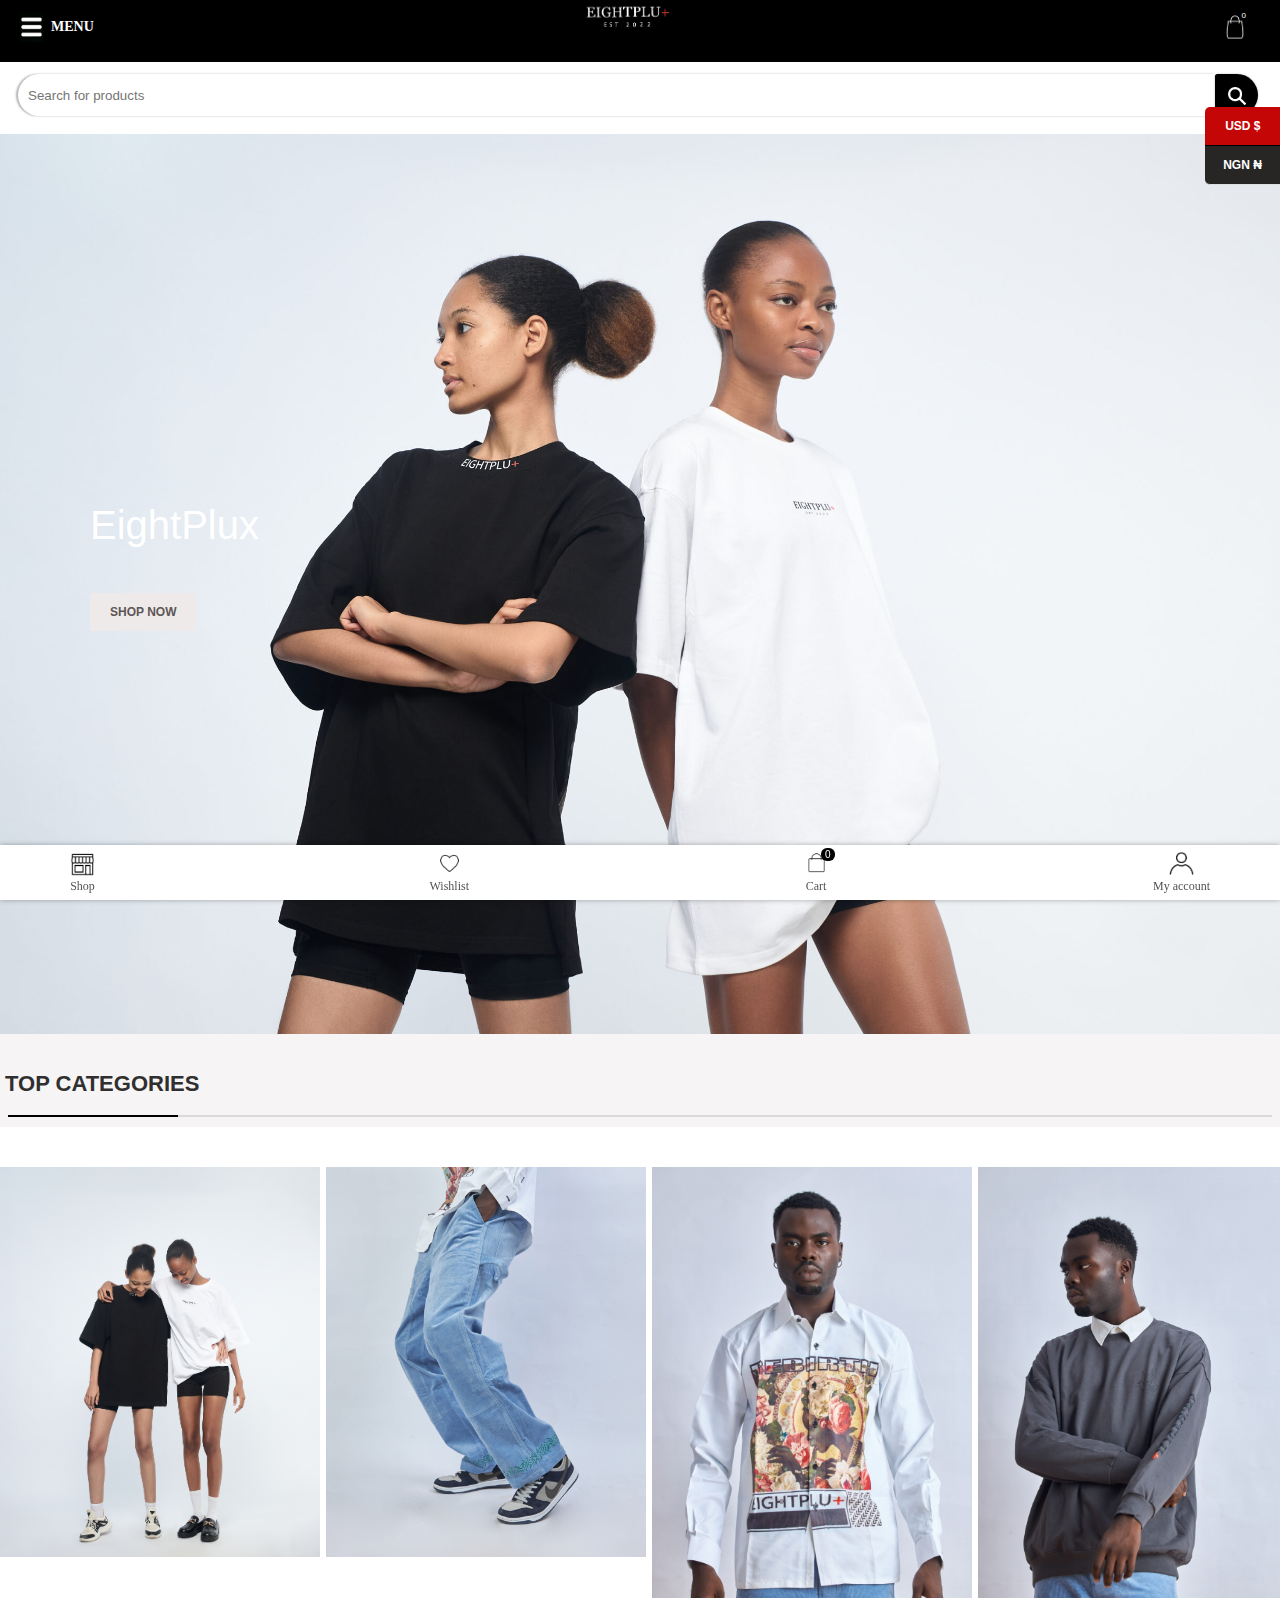
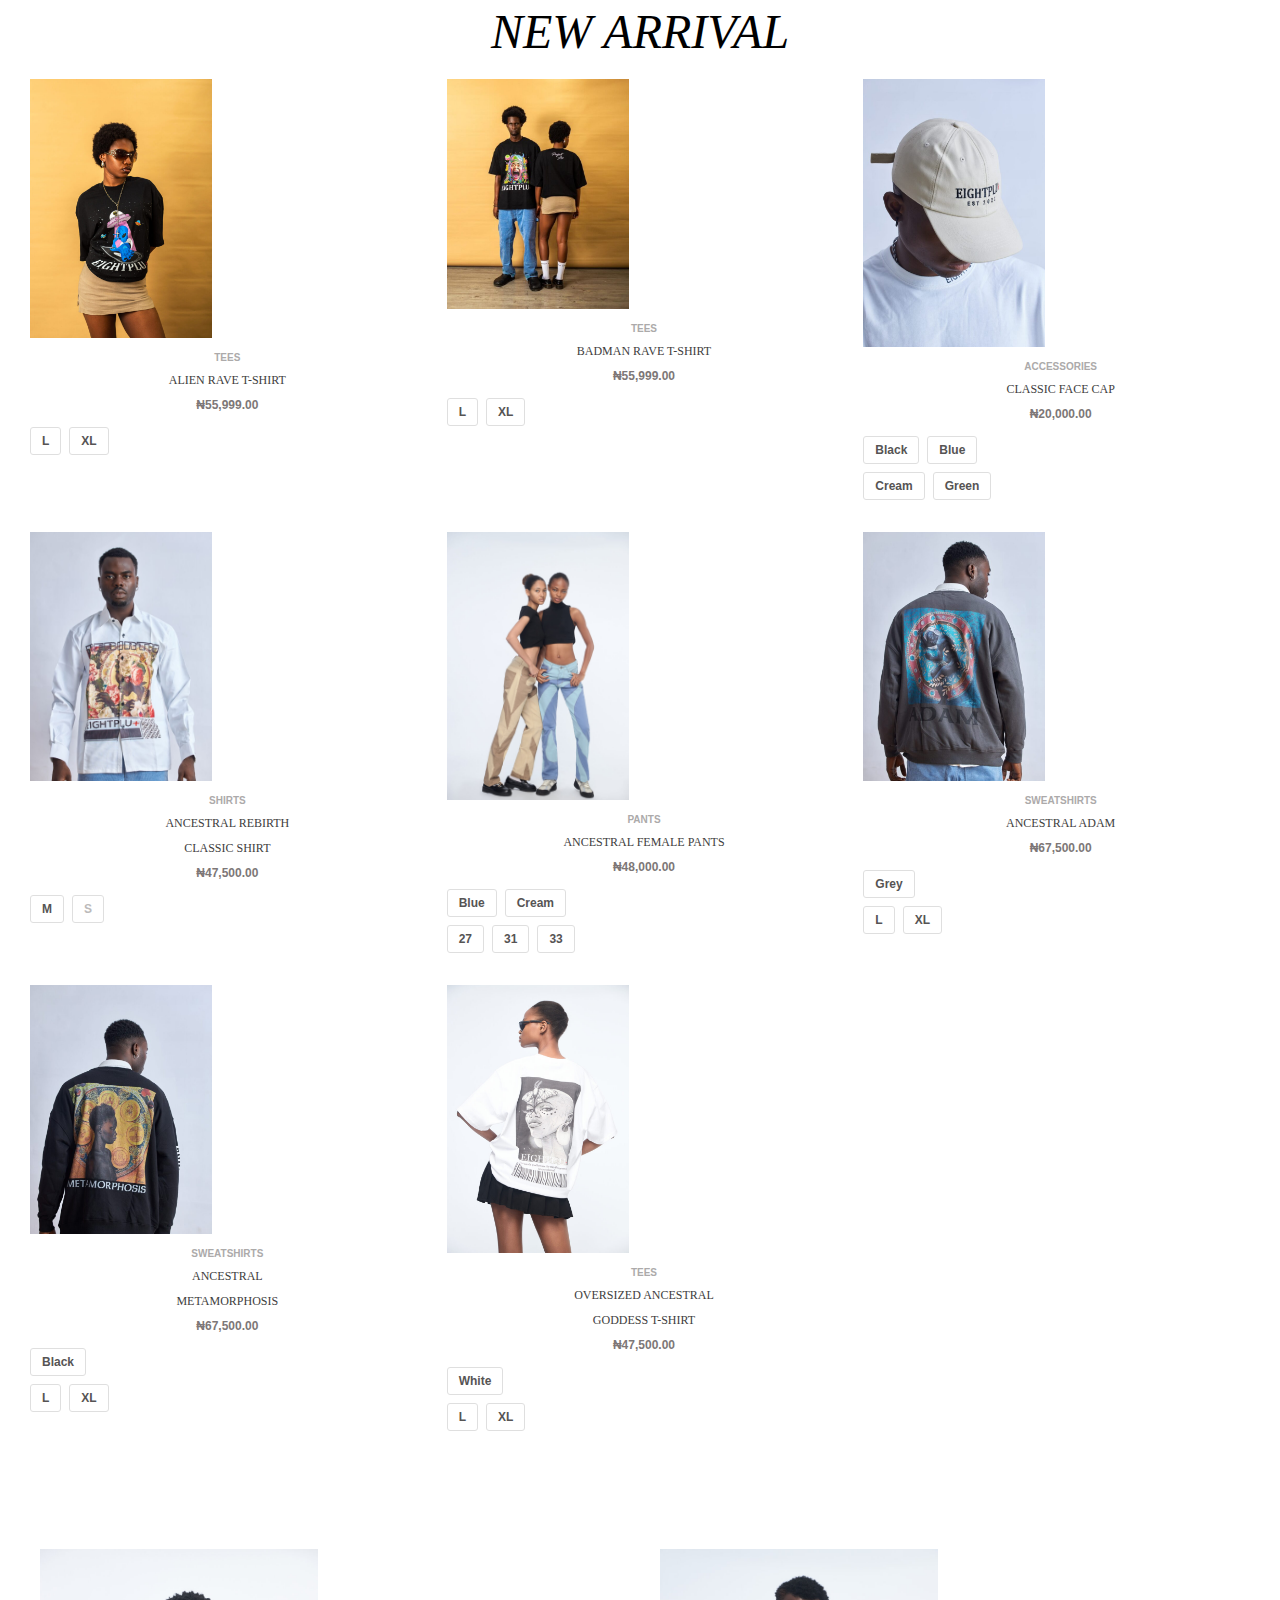
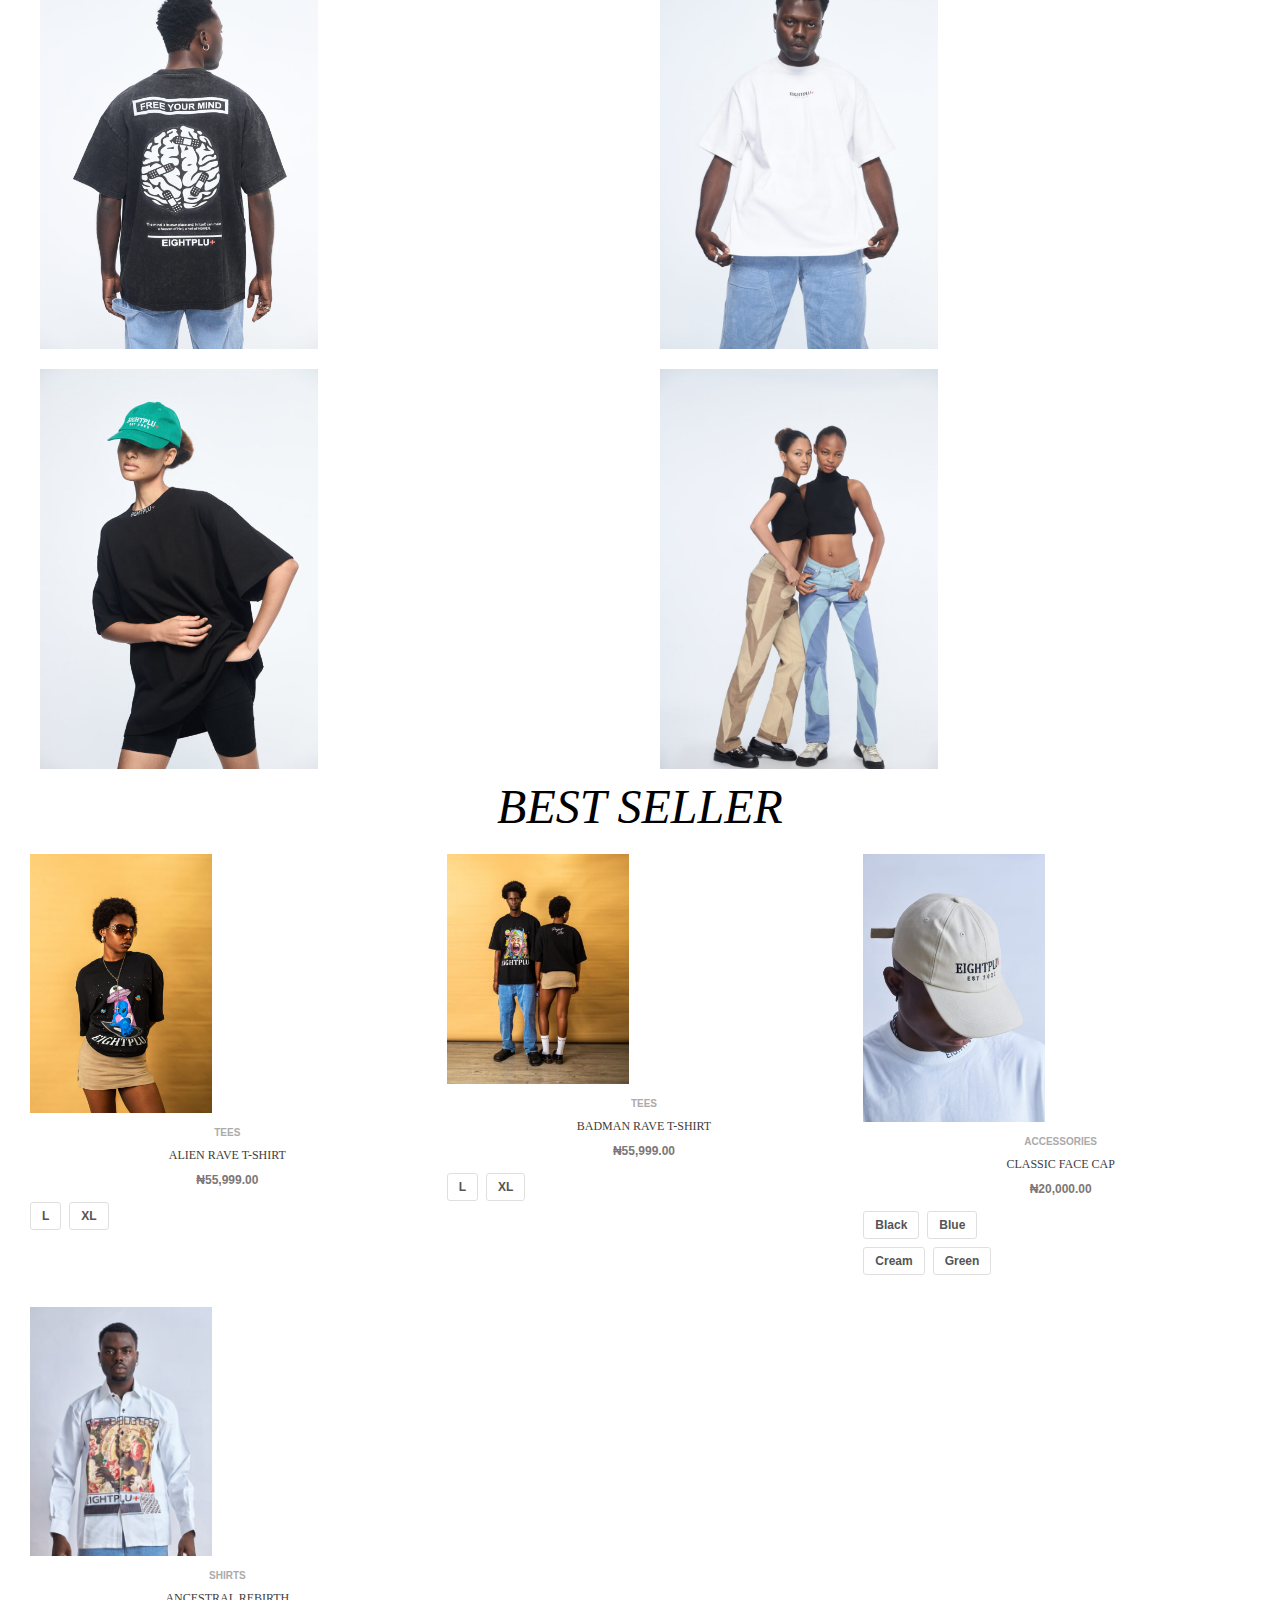
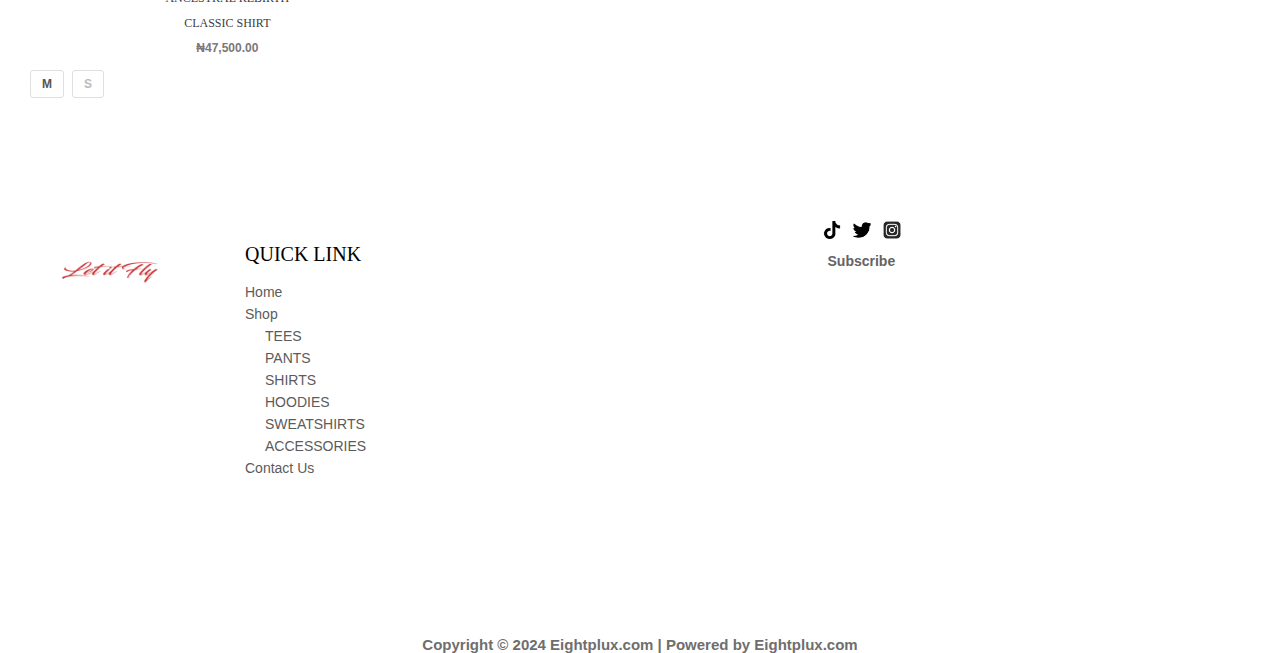
==== commit 56d42c77: "Done with the page" ====
--- a/8plux.html
+++ b/8plux.html
@@ -8,6 +8,7 @@
     <link rel="stylesheet" href="styles/footer.css">
     <link rel="stylesheet" href="styles/images.css">
     <link rel="stylesheet" href="styles/currency.css">
+    <link rel="stylesheet" href="styles/link-and-socialmedia.css">
 </head>
 
 <body>
@@ -119,7 +120,7 @@
     </div>
 
 
-    <p>NEW ARRIVAL</p>
+    <p class="paragraph">NEW ARRIVAL</p>
     <div class="new-arrival-container">
         <div class="alien-rave-container">
 
@@ -389,7 +390,7 @@
         <img class="four-images" src="pro-images/EightpluEcommerce1713-3-768x1152.jpg">
     </div>
 
-    <p class="para-best-seller">BEST SELLER</p>
+    <p class="para-best-seller paragraph">BEST SELLER</p>
 
     <div class="new-arrival-container best-seller">
         <div class="alien-rave-container">
@@ -517,7 +518,34 @@
                 <button><span>S</span></button>
             </div>
         </div>
-
+    </div>
+
+    <div class="logo-social-media-container">
+        <div class="let-it-fly-logo"><img class="let-it-fly-image"
+                src="pro-images/DB37A6EF-6F4E-4FD0-BA38-E5B3B531C586-400x228.png"></div>
+        <div class="social-media">
+            <div class="link-widget">QUICK LINK</div>
+            <div class="widget-link">
+                <p class="home-link quick-link">Home</p>
+                <p class="shop-link quick-link">Shop</p>
+                <p class="tees-link quick-link">TEES</p>
+                <p class="pants-link quick-link">PANTS</p>
+                <p class="shirts-link quick-link">SHIRTS</p>
+                <p class="hoodies-link quick-link">HOODIES</p>
+                <p class="sweatshirts-link quick-link">SWEATSHIRTS</p>
+                <p class="accessories-link quick-link">ACCESSORIES</p>
+                <p class="contact-link quick-link">Contact Us</p>
+            </div>
+        </div>
+        <div class="social-media social-media-container">
+            <img class="social-media-logos" src="pro-images/IMG_6347.PNG">
+            <img class="social-media-logos" src="pro-images/IMG_6348.PNG">
+            <img class="social-media-logos" src="pro-images/IMG_6346.WEBP">
+            <div class="subscribe-social-media">Subscribe</div>
+        </div>
+    </div>
+
+    <div class="copyright-footer">Copyright © 2024 Eightplux.com | Powered by Eightplux.com</div>
 
 </body>
 
--- a/styles/general.css
+++ b/styles/general.css
@@ -1,5 +1,5 @@
 body {
-    height: 4000px;
+    height: 5000px;
     font-family: Roboto;
     margin: 0;
 }
@@ -44,7 +44,7 @@
     margin-right: 8px;
 }
 
-p {
+.paragraph {
     font-size: 48px;
     display: flex;
     justify-content: center;
@@ -53,6 +53,7 @@
     font-style: italic;
 }
 
+
 .para-best-seller {
     margin-top: 10px;
 }--- a/styles/images.css
+++ b/styles/images.css
@@ -221,13 +221,13 @@
     border-style: solid;
     border-width: 1px;
     border-color: rgb(223, 223, 223);
-    padding: 6px 12px;
+    padding: 6px 11px;
     border-radius: 3px;
     font-family: arial;
     font-size: 12px;
     font-weight: bold;
     color: rgb(86, 84, 84);
-    margin-right: 5px;
+    margin-right: 4px;
     margin-bottom: 8px;
     cursor: pointer;
     transition: 0.2s;
@@ -313,8 +313,9 @@
 }
 
 .best-seller {
-    margin-bottom: 150px;
-}
+    margin-bottom: 50px;
+}
+
 
 
 /* @keyframes scroll {
--- a/styles/link-and-socialmedia.css
+++ b/styles/link-and-socialmedia.css
@@ -0,0 +1,83 @@
+.logo-social-media-container {
+    display: flex;
+    flex-direction: row;
+    margin-top: 115px;
+    margin-bottom: 150px;
+}
+
+.social-media {
+    flex: 1;
+}
+
+.social-media-logos {
+    height: 18px;
+    width: 18px;
+    margin-right: 8px;
+}
+
+.social-media-container {
+    margin-left: 120px;
+}
+
+.let-it-fly-image {
+    height: 100px;
+    width: 170px;
+
+}
+
+.let-it-fly-logo {
+    margin-right: 50px;
+    margin-left: 25px;
+}
+
+.link-widget {
+    margin-top: 22px;
+    font-family: 'Cormorant Garamond', serif;
+    font-size: 20px
+}
+
+.subscribe-social-media {
+    font-size: 14px;
+    font-weight: 550;
+    margin-top: 10px;
+    margin-left: 5px;
+    font-family: arial;
+    color: rgb(101, 99, 99);
+}
+
+.widget-link {
+    padding-top: 8px;
+}
+
+.quick-link {
+    line-height: 8px;
+    font-family: 'Montserrat', sans-serif;
+    font-size: 14px;
+    color: rgb(92, 91, 91);
+    cursor: pointer;
+    transition: opacity 0.1s;
+}
+
+.quick-link:hover {
+    color: rgb(43, 42, 42);
+    transition: 0.2s;
+}
+
+.tees-link,
+.pants-link,
+.shirts-link,
+.hoodies-link,
+.sweatshirts-link,
+.accessories-link {
+    margin-left: 20px;
+}
+
+.copyright-footer {
+    margin-bottom: 100px;
+    display: flex;
+    justify-content: center;
+    font-size: 15px;
+    font-weight: bold;
+    color: rgb(111, 110, 110);
+    font-family: 'Montserrat', sans-serif;
+}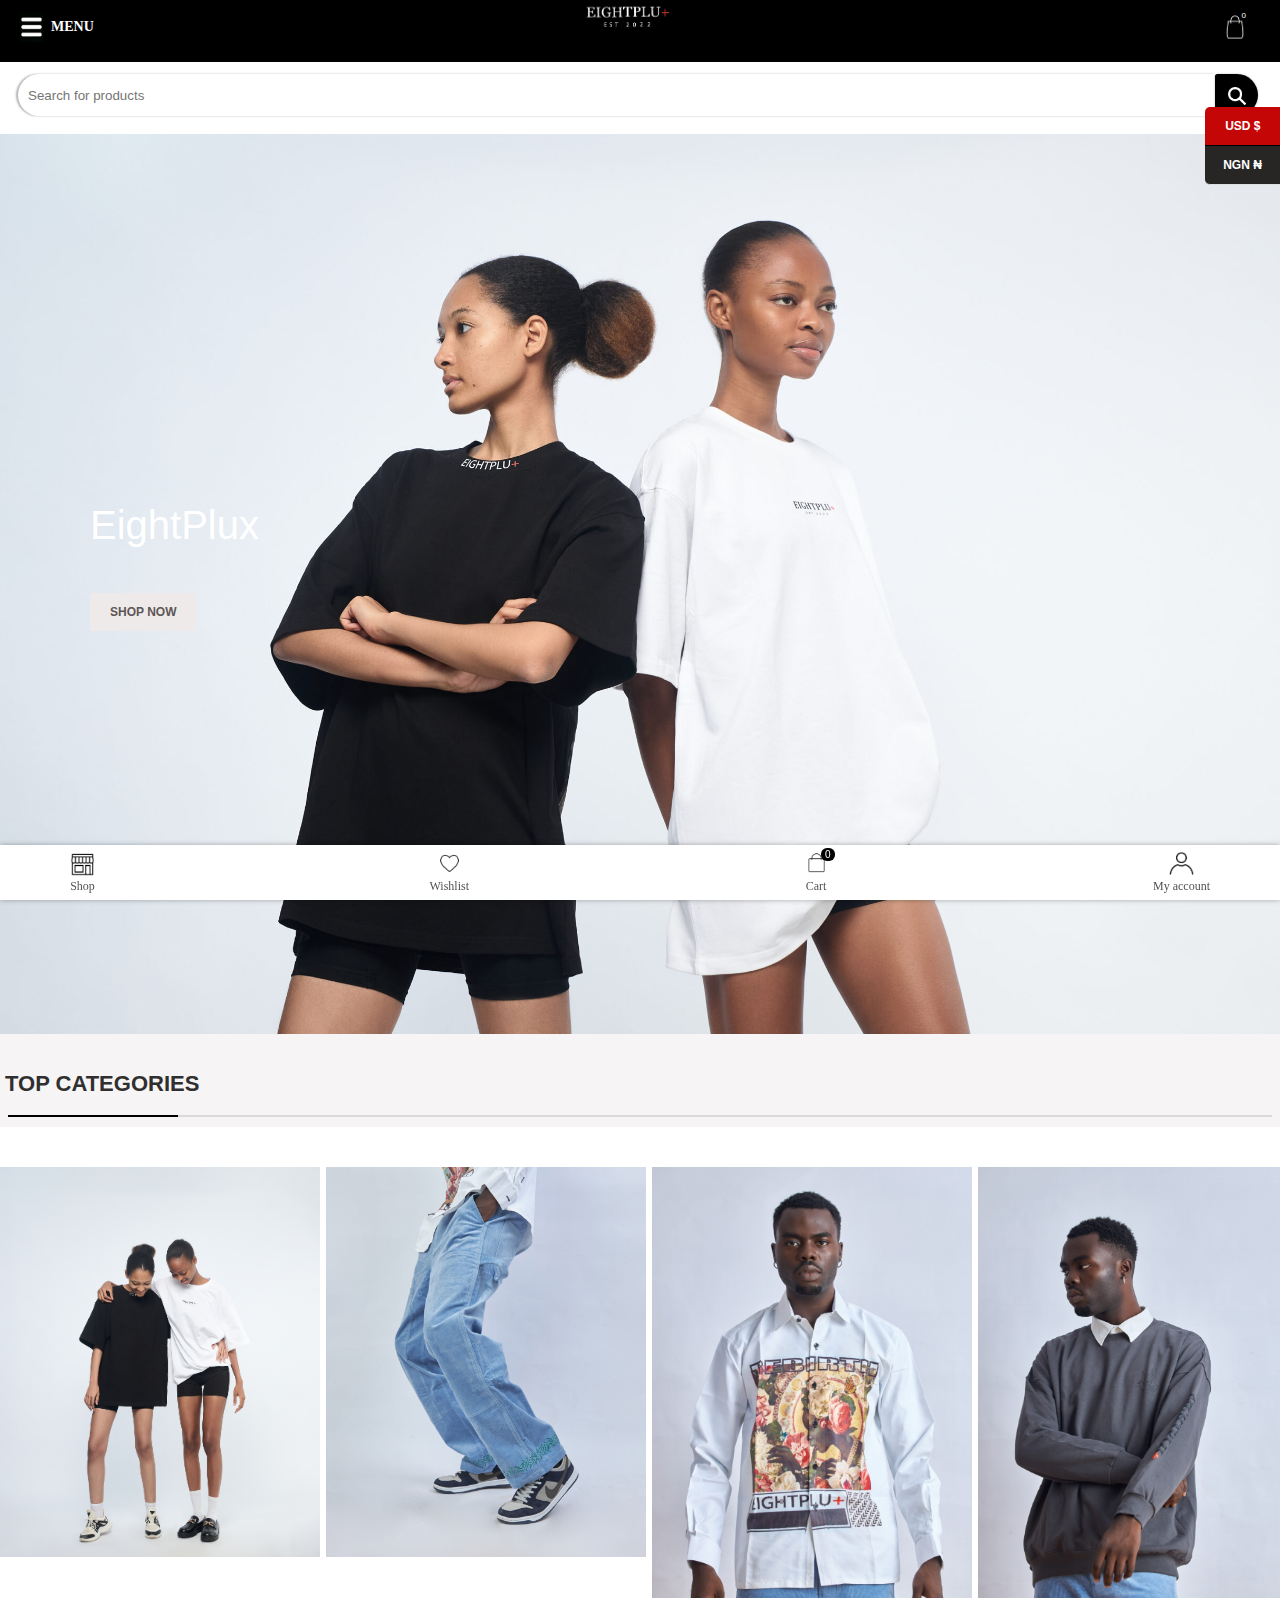
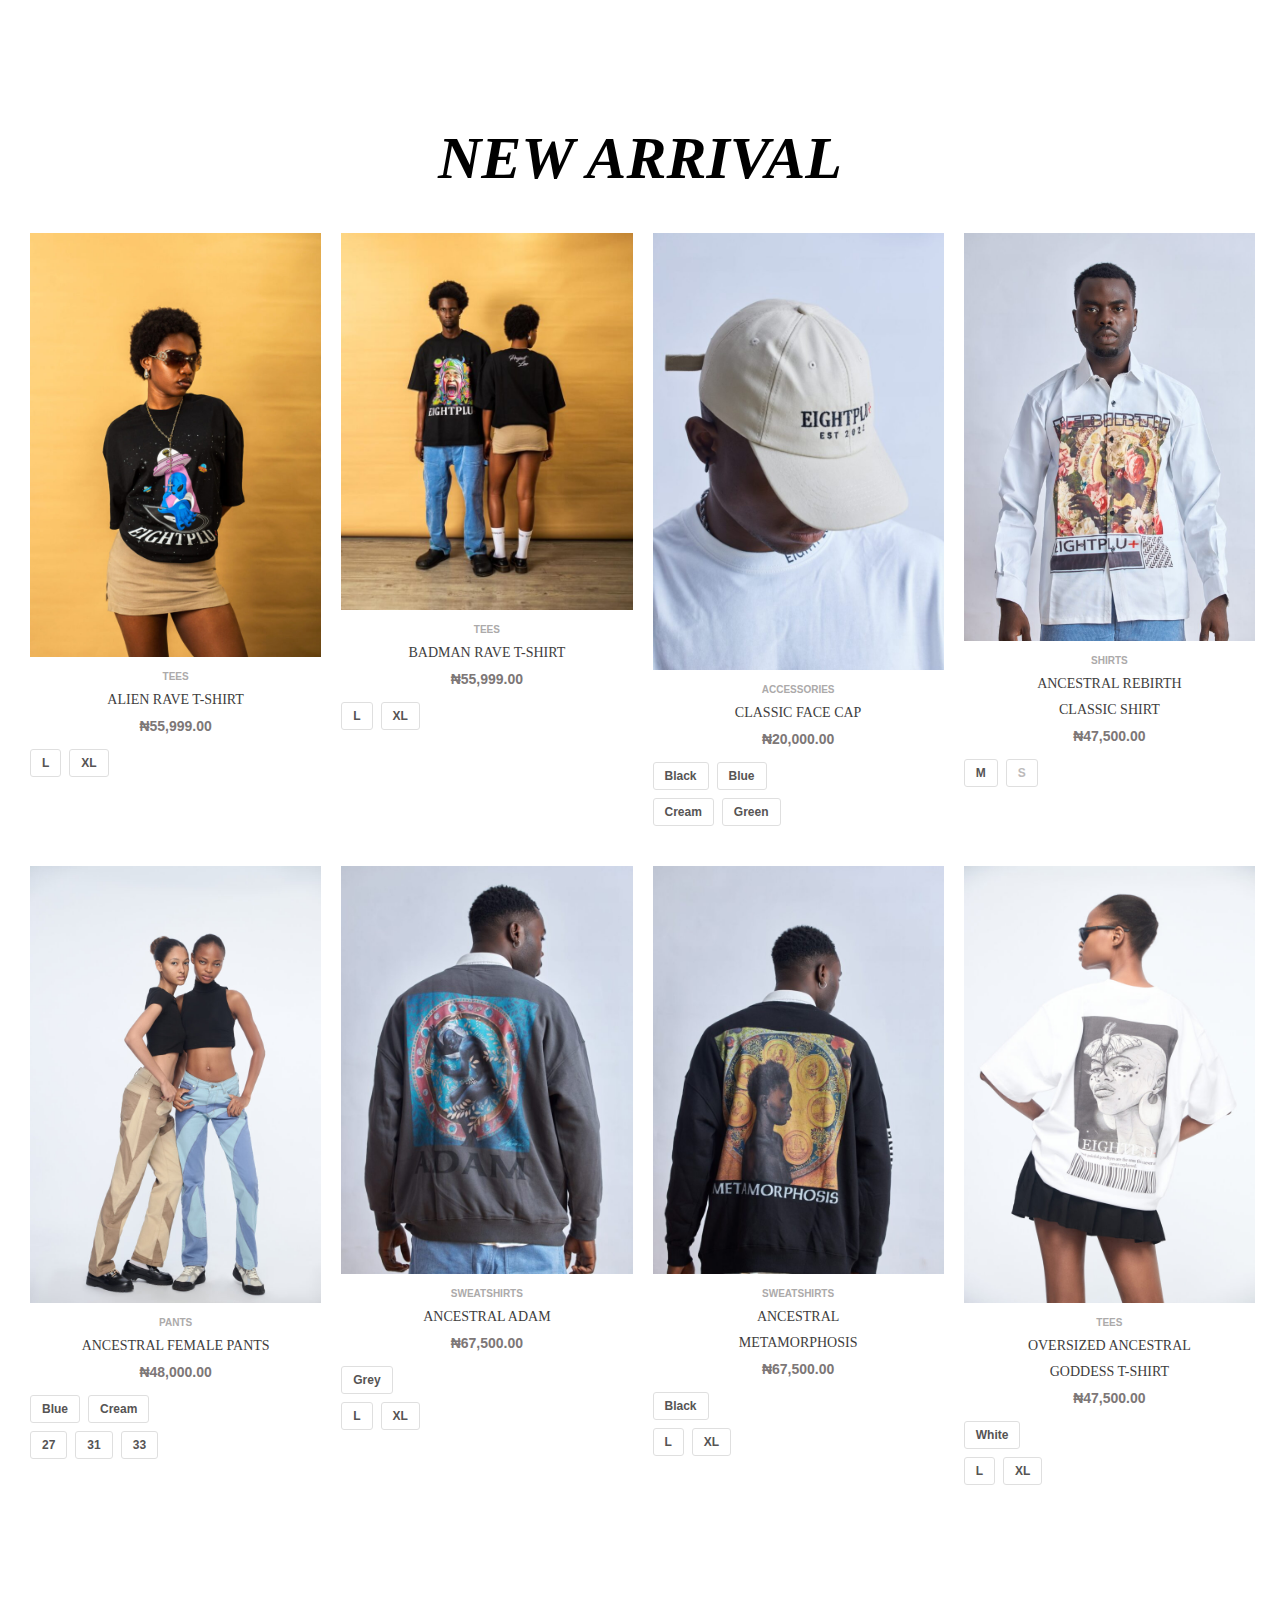
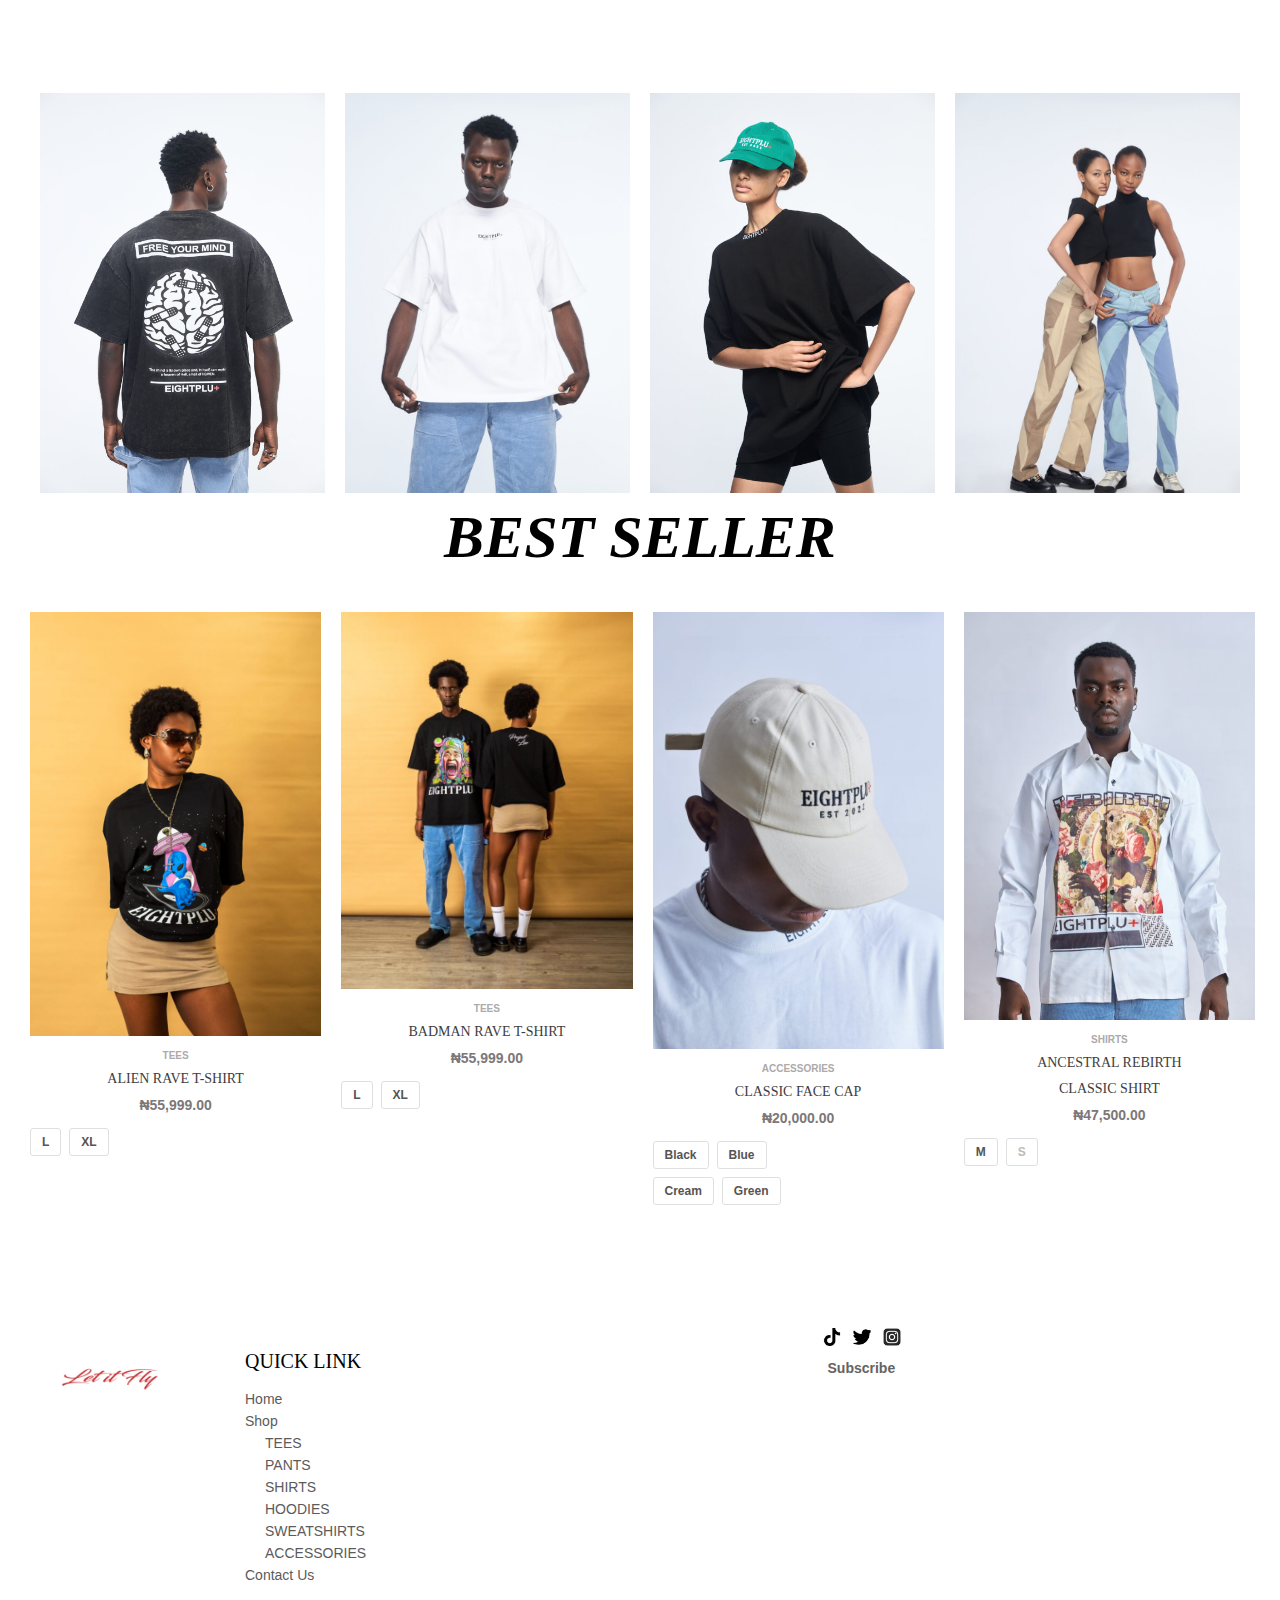
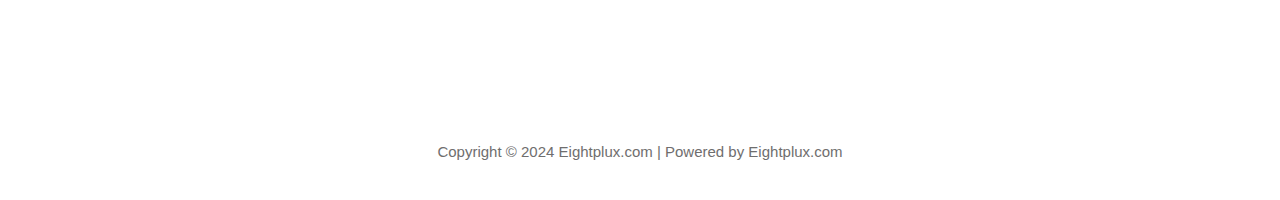
==== commit ece8c7b0: "Added media query to all the images" ====
--- a/8plux.html
+++ b/8plux.html
@@ -125,14 +125,17 @@
         <div class="alien-rave-container">
 
             <div class="new-arrival-image-container">
-                <img class="alien-rave-tees images" src="pro-images/3U6A9451-scaled-700x1020.jpg">
-                <div class="image-tooltip">
-                    <img src="pro-images/IMG_5946.PNG">
-                    <div class="select-option-tooltip">
-                        Select options
-                        <div class="tooltip-triangle"></div>
-                    </div>
-                </div>
+                <a href="https://eightplux.com/product/alien-rave-t-shirt/" target="blank">
+                    <img class="alien-rave-tees images" src="pro-images/3U6A9451-scaled-700x1020.jpg">
+
+                    <div class="image-tooltip">
+                        <img src="pro-images/IMG_5946.PNG">
+                        <div class="select-option-tooltip">
+                            Select options
+                            <div class="tooltip-triangle"></div>
+                        </div>
+                    </div>
+                </a>
 
             </div>
 
--- a/styles/general.css
+++ b/styles/general.css
@@ -53,6 +53,19 @@
     font-style: italic;
 }
 
+@media (min-width: 1001px) and (max-width: 1999px) {
+    .paragraph {
+        font-size: 60px;
+        display: flex;
+        justify-content: center;
+        margin: 0;
+        font-family: 'Times New Roman', Times, serif;
+        font-style: italic;
+        margin-top: 120px;
+        font-weight: 550;
+        margin-bottom: 20px;
+    }
+}
 
 .para-best-seller {
     margin-top: 10px;
--- a/styles/images.css
+++ b/styles/images.css
@@ -129,13 +129,16 @@
 .new-arrival-container {
     display: grid;
     grid-template-columns: 1fr 1fr 1fr;
-    margin-left: 30px;
+    row-gap: 8px;
+    column-gap: 20px;
     margin-top: -4px;
+    margin-left: 25px;
+    margin-right: 25px;
+    margin-bottom: 100px;
 }
 
 .images {
-    height: 300px;
-    width: 182px;
+    width: 100%;
     object-fit: cover;
     cursor: pointer;
 }
@@ -173,23 +176,23 @@
 }
 
 .alien-rave-tees {
-    height: 259px;
+    height: 100%;
 }
 
 .badman-rave-tees {
-    height: 230px;
+    height: 100%;
 }
 
 .classic-face-cap,
 .ancestral-female-pant,
 .goddess-t-shirt {
-    height: 268px;
+    height: 100%;
 }
 
 .ancestral-rebirth-shirt,
 .ancestral-adam-sweatshirt,
 .ancestral-metamorphosis-sweatshirt {
-    height: 249px;
+    height: 100%;
 }
 
 .product-type {
@@ -252,7 +255,78 @@
 .ancestral-metamorphosis-container,
 .oversized-ancestral-container {
     margin-top: 24px;
-    margin-right: 22px;
+}
+
+
+@media (min-width: 1000px) {
+    .new-arrival-container {
+        display: grid;
+        grid-template-columns: 1fr 1fr 1fr 1fr;
+        margin-left: 30px;
+    }
+
+    .images {
+        height: 100%;
+        width: 100%;
+        object-fit: cover;
+        cursor: pointer;
+    }
+}
+
+@media (min-width: 1001px) and (max-width: 1999px) {
+    .new-arrival-container {
+        display: grid;
+        grid-template-columns: 1fr 1fr 1fr 1fr;
+        margin-left: 30px;
+        margin-top: -4px;
+    }
+
+    .images {
+        height: 100%px;
+        width: 100%px;
+        object-fit: cover;
+        cursor: pointer;
+    }
+
+    .product-type {
+        font-size: x-small;
+        font-family: Arial;
+        font-weight: bold;
+        color: rgb(172, 170, 170);
+        margin: 10px 0;
+    }
+
+    .product-name {
+        font-family: 'Times New Roman', Times, serif;
+        font-size: 14px;
+        color: rgb(64, 61, 61);
+        margin-bottom: 10px;
+        cursor: pointer;
+    }
+
+    .product-price {
+        font-family: Arial;
+        font-size: 14px;
+        color: rgb(125, 119, 119);
+        margin-bottom: 15px;
+        font-weight: bold;
+    }
+}
+
+@media (max-width: 750px) {
+    .new-arrival-container {
+        display: grid;
+        grid-template-columns: 1fr 1fr 1fr;
+        margin-left: 30px;
+        margin-top: -4px;
+    }
+
+    .images {
+        height: 100%;
+        width: 100%;
+        object-fit: cover;
+        cursor: pointer;
+    }
 }
 
 .select-option-tooltip {
@@ -298,18 +372,30 @@
 .four-images-container {
     display: grid;
     grid-template-columns: 1fr 1fr;
+    row-gap: 20px;
+    column-gap: 20px;
+    margin-left: 40px;
+    margin-right: 40px;
     margin-top: 90px;
-    margin-left: 40px;
-
 }
 
 .four-images {
     height: 400px;
-    width: 278px;
-    object-fit: cover;
-    margin-right: -10px;
-    margin-top: 20px;
-    cursor: pointer;
+    width: 100%;
+    object-fit: cover;
+    cursor: pointer;
+}
+
+@media (min-width: 1001px) and (max-width: 1999px) {
+    .four-images-container {
+        display: grid;
+        grid-template-columns: 1fr 1fr 1fr 1fr;
+        row-gap: 20px;
+        column-gap: 20px;
+        margin-left: 40px;
+        margin-right: 40px;
+        margin-top: 200px;
+    }
 }
 
 .best-seller {
--- a/styles/link-and-socialmedia.css
+++ b/styles/link-and-socialmedia.css
@@ -77,7 +77,7 @@
     display: flex;
     justify-content: center;
     font-size: 15px;
-    font-weight: bold;
+    <doc font-weight: bold;
     color: rgb(111, 110, 110);
     font-family: 'Montserrat', sans-serif;
 }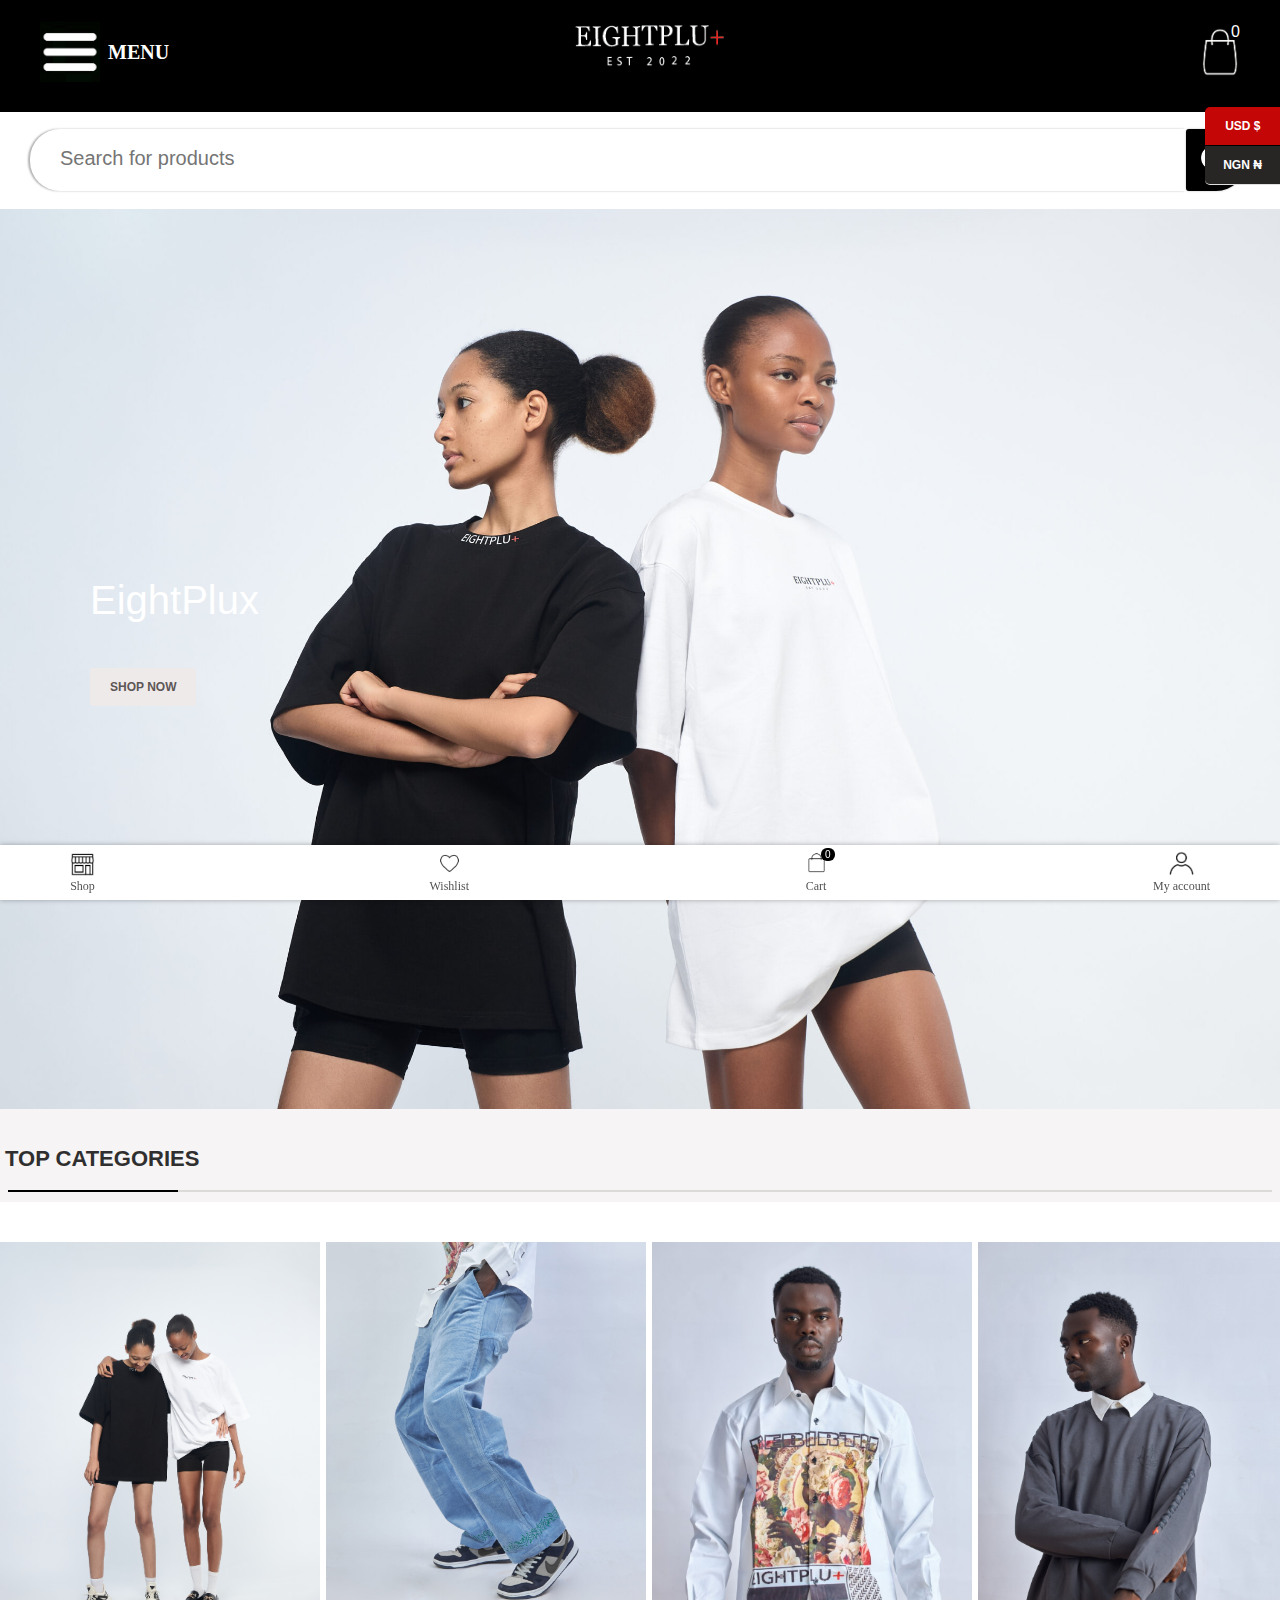
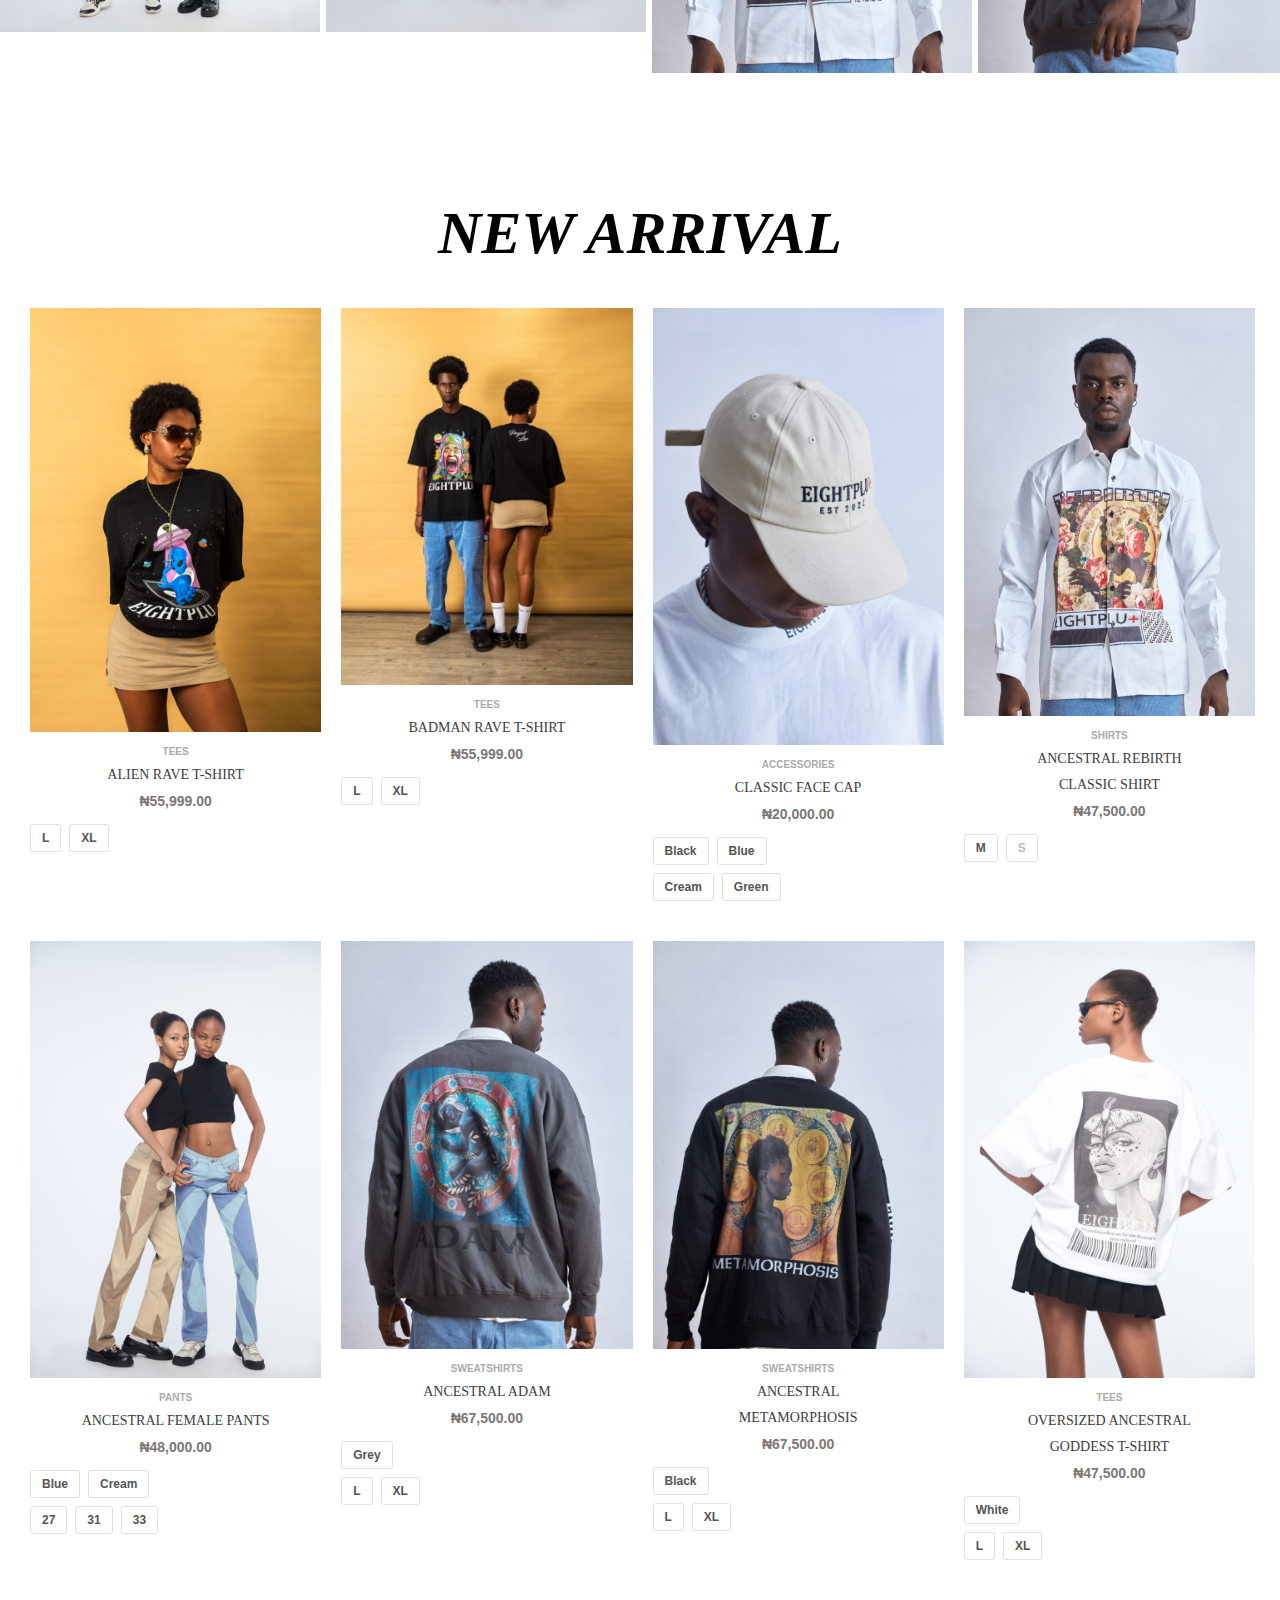
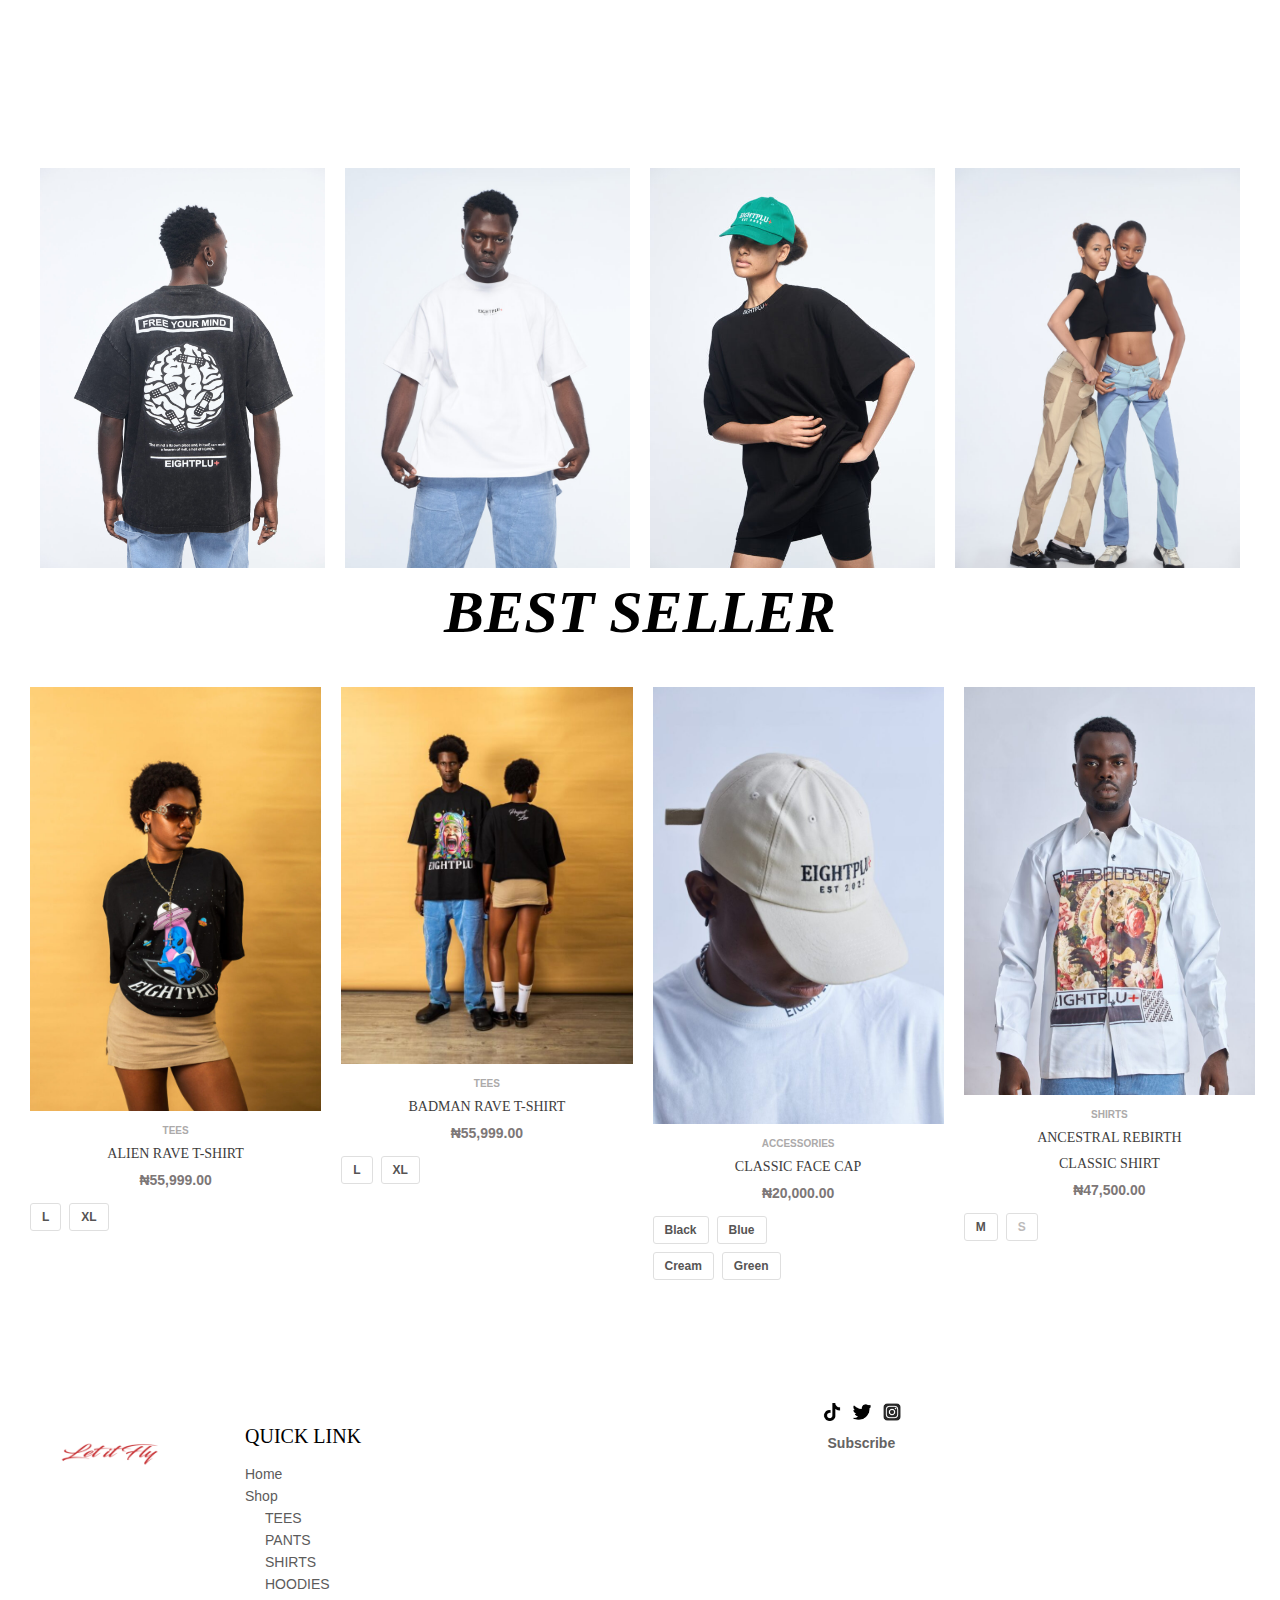
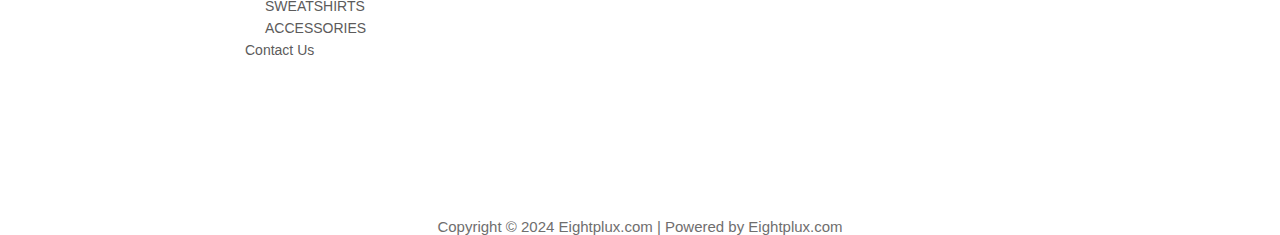
==== commit 610f0341: "Added a charset and a viewport" ====
--- a/8plux.html
+++ b/8plux.html
@@ -2,6 +2,8 @@
 <html>
 
 <head>
+    <meta charset="utf-8">
+    <meta name="viewport" content="width=device-width, initial-scale=1">
     <title>eight plux clone</title>
     <link rel="stylesheet" href="styles/general.css">
     <link rel="stylesheet" href="styles/header.css">
--- a/styles/header.css
+++ b/styles/header.css
@@ -33,7 +33,7 @@
 }
 
 .hamburger-menu {
-    width: 23px;
+    flex: 1;
     height: 30px;
     margin-left: 18px;
     margin-right: 8px;
@@ -53,6 +53,61 @@
     height: 30px;
     margin-right: 18px;
     cursor: pointer;
+}
+
+@media (min-width: 1001px) and (max-width: 1999px) {
+
+    text {
+        font-size: 20px;
+        font-weight: bold;
+        color: white;
+    }
+
+    .eight-plux-header {
+        /* position: fixed; */
+        display: flex;
+        flex-direction: row;
+        background-color: black;
+        height: 120px;
+        right: 0;
+        left: 0;
+        top: 0;
+        align-items: center;
+        justify-content: space-between;
+        margin: -8px;
+    }
+
+    .menu {
+        display: flex;
+        flex-direction: row;
+        margin-left: 30px;
+        justify-content: center;
+        align-items: center;
+        cursor: pointer;
+    }
+
+    .hamburger-menu {
+        flex: 1;
+        height: 60px;
+        width: 100%;
+        margin-right: 8px;
+    }
+
+    .eight-plux-logo {
+        height: 80px;
+        width: 180px;
+        padding-bottom: 28px;
+        padding-right: 55px;
+        cursor: pointer;
+    }
+
+    .shopping-cart {
+        position: relative;
+        width: 60px;
+        height: 60px;
+        margin-right: 18px;
+        cursor: pointer;
+    }
 }
 
 .cart-details {
@@ -92,6 +147,17 @@
     top: -1px;
 }
 
+@media(min-width: 1001px) and (max-width: 1999px) {
+    .cart-item-quantity {
+        position: absolute;
+        color: white;
+        font-family: Arial;
+        font-size: 16px;
+        right: 28px;
+        top: 1px;
+    }
+}
+
 .search-header {
     display: flex;
     flex-direction: row;
@@ -130,4 +196,47 @@
     height: 18px;
     width: 18px;
     transition: opacity 0.3s;
+}
+
+@media(min-width: 1001px) and (max-width: 1999px) {
+    .search-header {
+        display: flex;
+        flex-direction: row;
+        margin-top: 25px;
+        margin-right: 30px;
+        margin-left: 30px;
+    }
+
+    .search-input {
+        flex: 1;
+        padding-left: 30px;
+        border-style: none;
+        box-shadow: -2px 0 2px rgba(0, 0, 0, 0.3);
+        border-bottom-left-radius: 30px;
+        border-top-left-radius: 30px;
+        height: 60px;
+    }
+
+    .search-input::placeholder {
+        font-family: Arial;
+        font-size: 20px;
+    }
+
+    .search-icon-button {
+        height: 62px;
+        width: 60px;
+        border-style: none;
+        box-shadow: 0 0 2px rgba(0, 0, 0, 0.3);
+        background-color: black;
+        border-top-right-radius: 30px;
+        border-bottom-right-radius: 30px;
+        cursor: pointer;
+    }
+
+    .search-icon {
+        margin-top: 4px;
+        height: 30px;
+        width: 30px;
+        transition: opacity 0.3s;
+    }
 }--- a/styles/link-and-socialmedia.css
+++ b/styles/link-and-socialmedia.css
@@ -13,6 +13,7 @@
     height: 18px;
     width: 18px;
     margin-right: 8px;
+    cursor: pointer;
 }
 
 .social-media-container {
@@ -22,7 +23,7 @@
 .let-it-fly-image {
     height: 100px;
     width: 170px;
-
+    cursor: pointer;
 }
 
 .let-it-fly-logo {
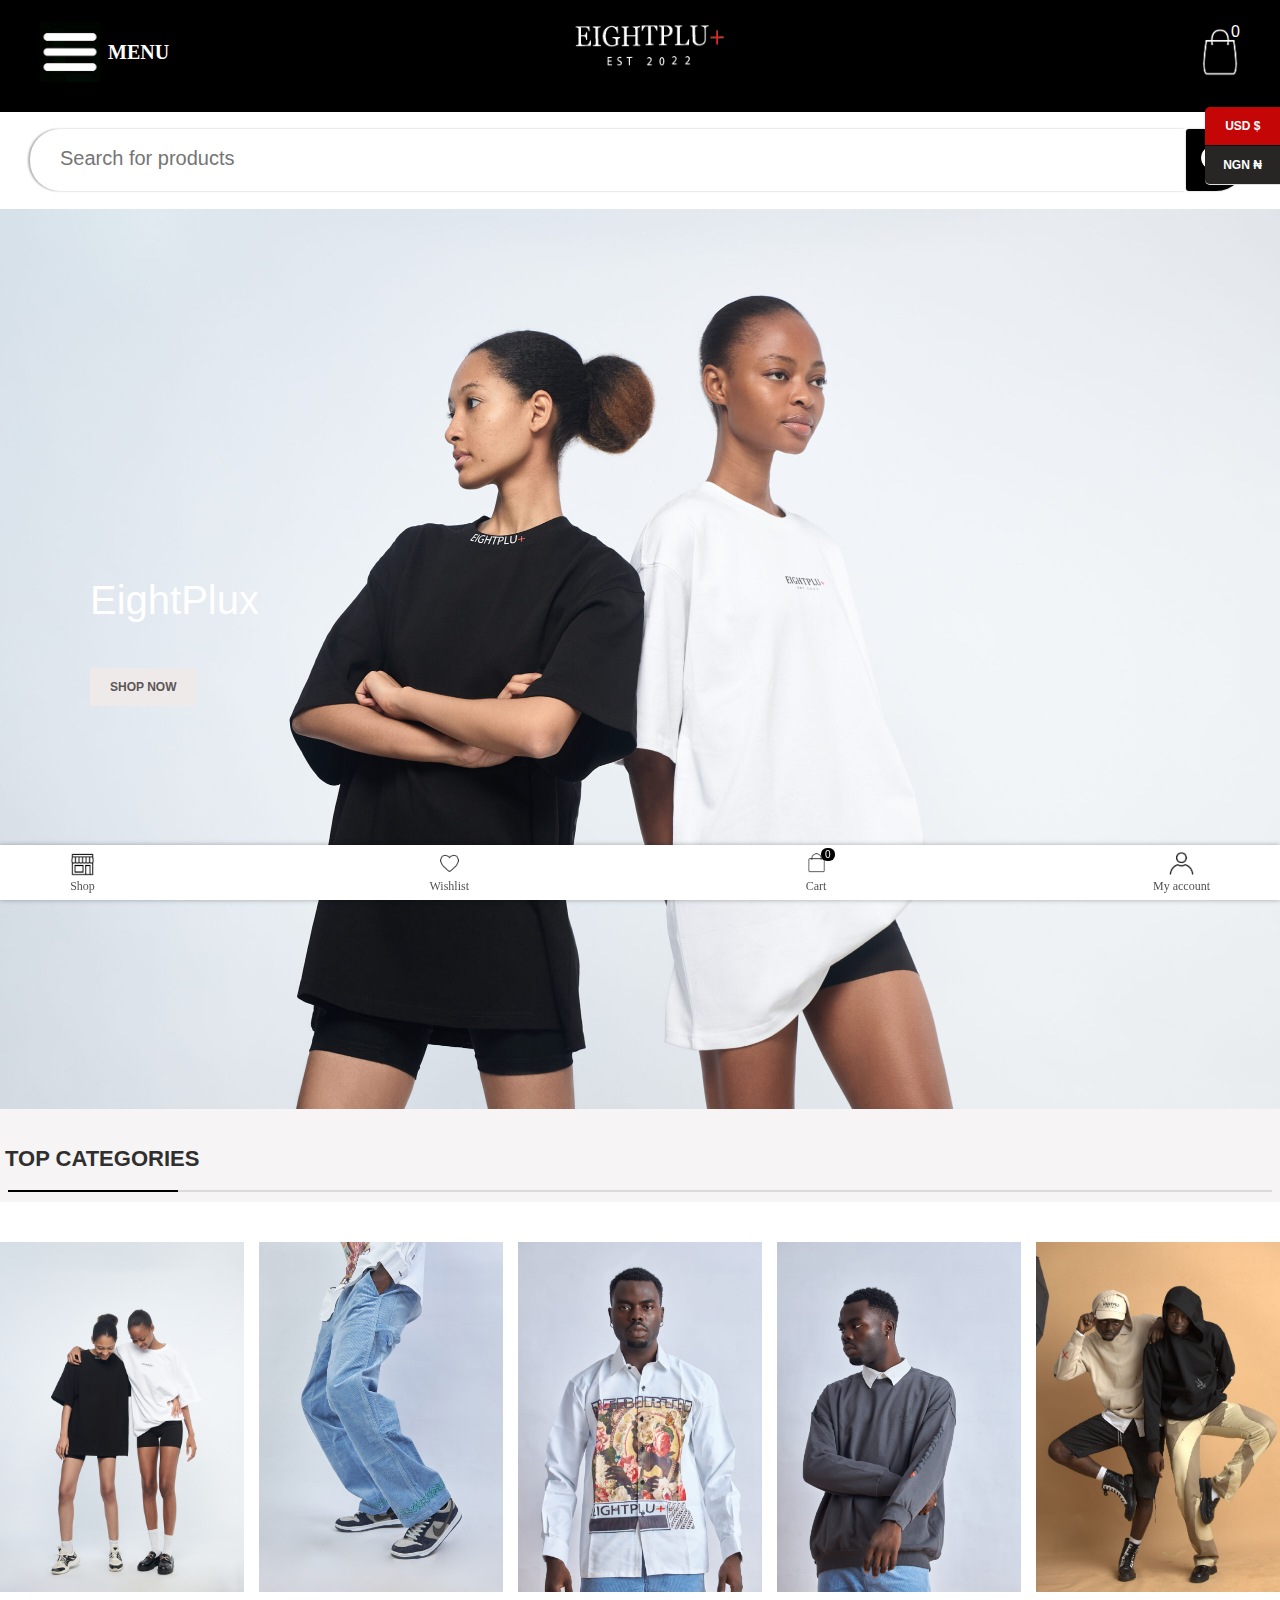
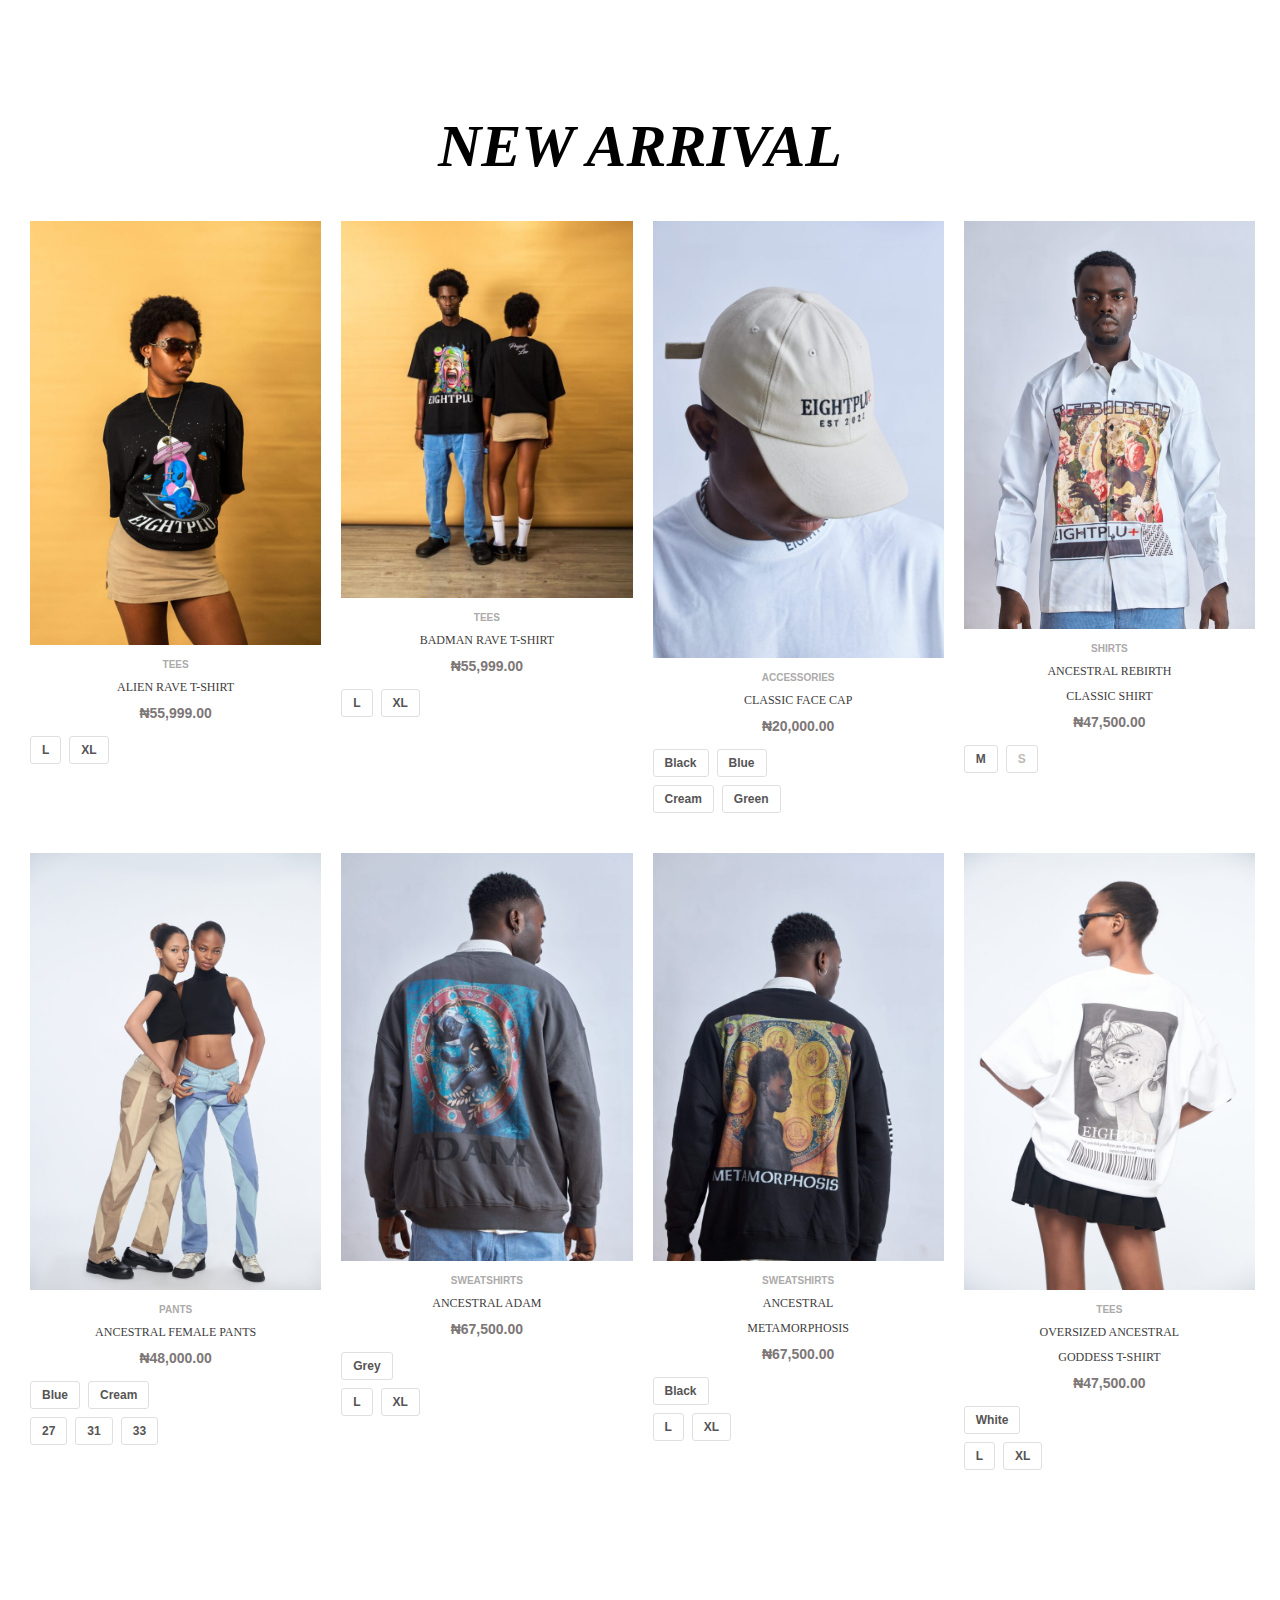
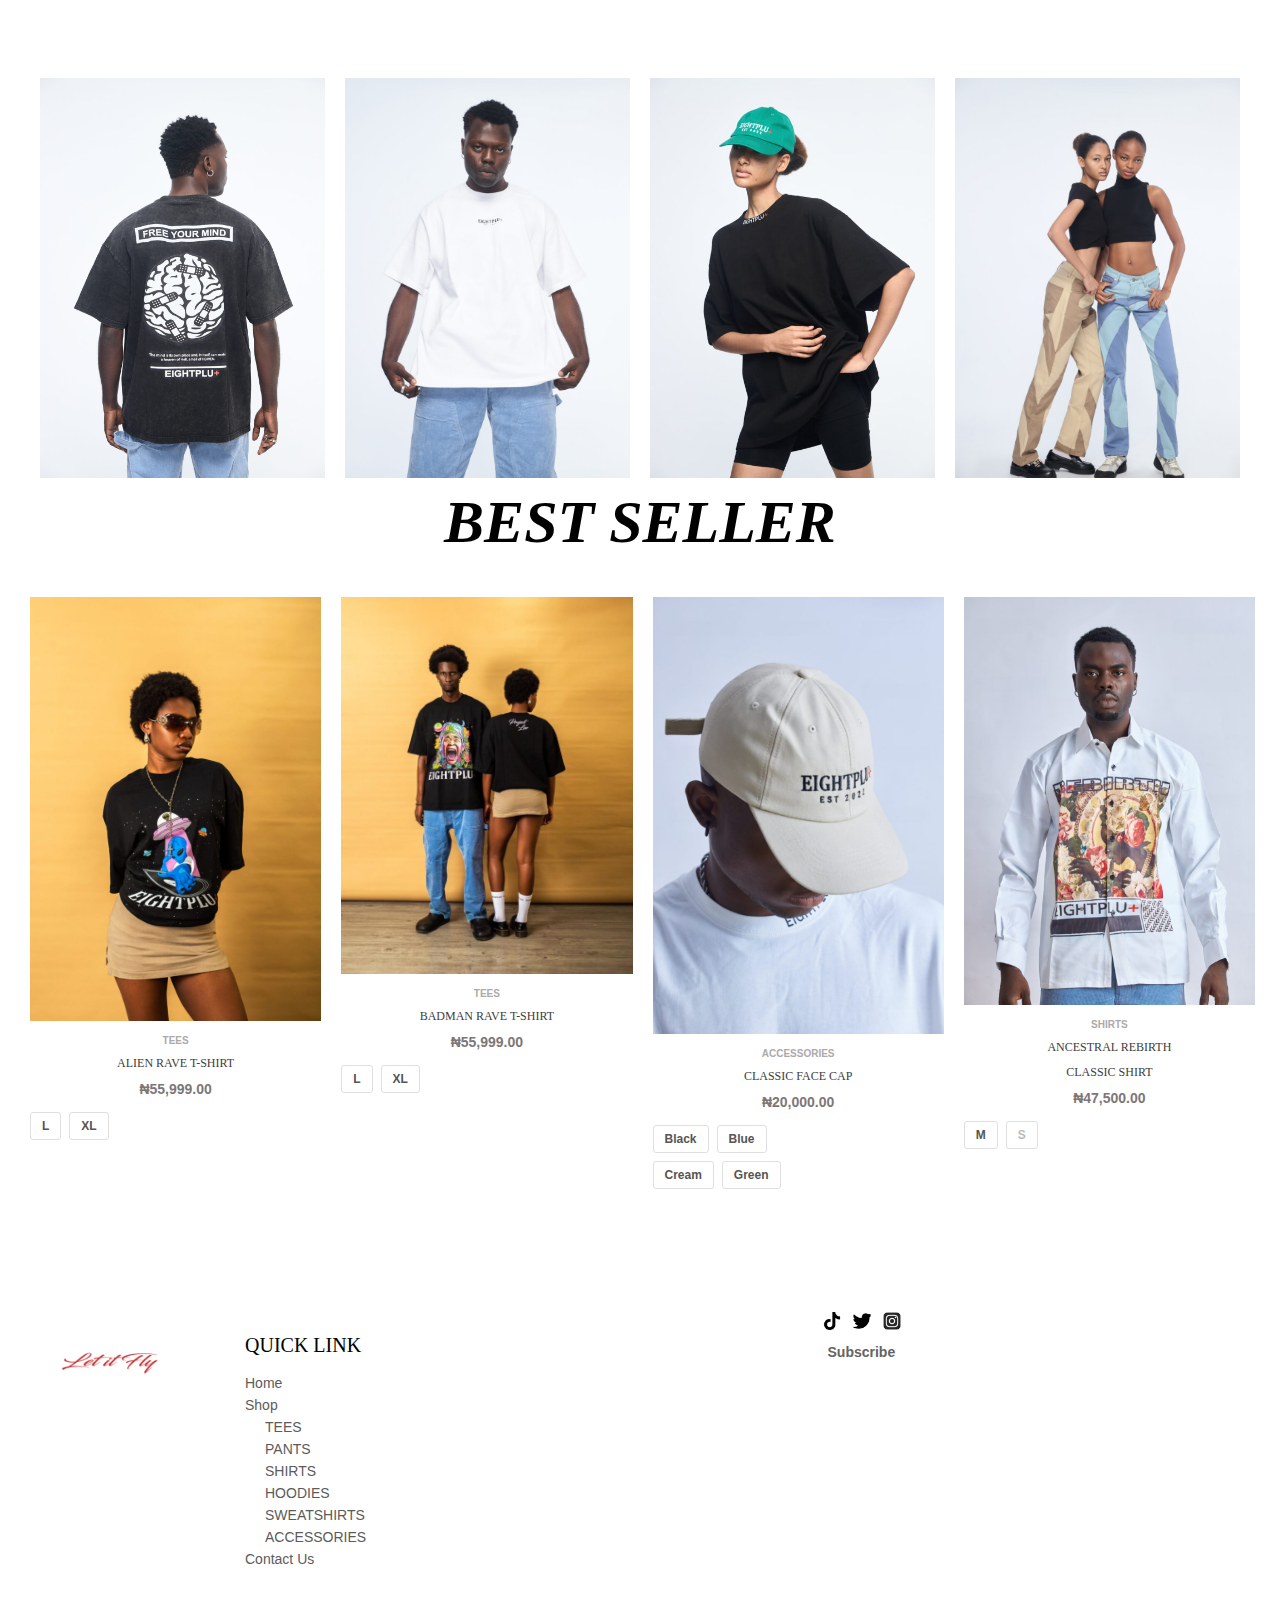
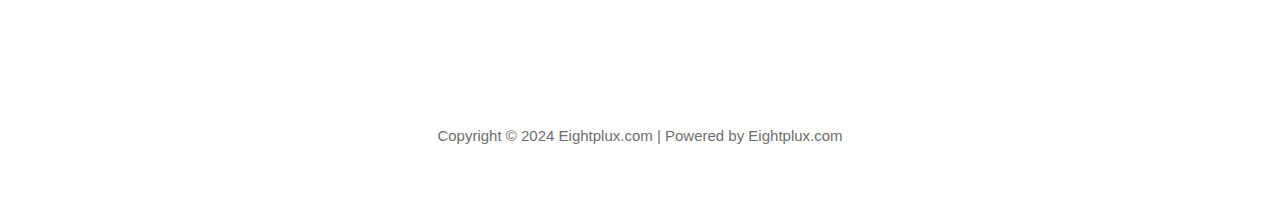
==== commit 6e262734: "Media query on the first image" ====
--- a/8plux.html
+++ b/8plux.html
@@ -104,6 +104,7 @@
 
 
     <div class="second-item-container">
+
         <div class="first-of-second-div">
             <img class="first-of-second" src="pro-images/43B14CE0-4C76-48AA-9071-1DD53C9A1BFC.jpeg">
         </div>
@@ -119,6 +120,7 @@
         <div class="fifth-of-second-div">
             <img class="fifth-of-second" src="pro-images/IMS_9902.jpg">
         </div>
+
     </div>
 
 
--- a/styles/general.css
+++ b/styles/general.css
@@ -3,6 +3,7 @@
     font-family: Roboto;
     margin: 0;
 }
+
 
 .top-category-container {
     background-color: rgb(246, 244, 244);
--- a/styles/images.css
+++ b/styles/images.css
@@ -7,6 +7,31 @@
     width: 100%;
     height: 100%;
     object-fit: cover;
+}
+
+@media (max-width: 750px) {
+    .picture-one {
+        width: 100%;
+        height: 100%;
+        object-fit: cover;
+    }
+
+}
+
+@media (min-width: 751px) and (max-width: 999px) {
+    .picture-one {
+        width: 100%;
+        height: 100%;
+        object-fit: cover;
+    }
+}
+
+@media (min-width: 1001px) and (max-width: 1999px) {
+    .picture-one {
+        width: 100%;
+        height: 100%;
+        object-fit: fill;
+    }
 
 }
 
@@ -17,6 +42,7 @@
     background-repeat: no-repeat;
     height: 100vh;
     position: relative;
+    width: 100%;
 
 }
 
@@ -43,16 +69,34 @@
 }
 
 .second-item-container {
-    display: flex;
-    flex-direction: row;
+    display: grid;
+    grid-template-columns: 1fr 1fr 1fr;
+    column-gap: 6px;
+    row-gap: 6px;
     margin-top: 40px;
-    margin-bottom: -24px;
-    /* height: 600px; */
-    /* width: 1580px; */
-    max-width: 100%;
-    overflow-x: scroll;
-    scrollbar-width: none;
-    animation: scroll 25s infinite linear;
+    margin-bottom: 24px;
+}
+
+@media (max-width: 750px) {
+    .second-item-container {
+        display: grid;
+        grid-template-columns: 1fr 1fr 1fr;
+    }
+}
+
+@media (min-width: 751px) and (max-width: 999px) {
+    .second-item-container {
+        display: grid;
+        grid-template-columns: 1fr 1fr 1fr 1fr;
+    }
+}
+
+@media (min-width: 1001px) and (max-width: 1999px) {
+    .second-item-container {
+        display: grid;
+        grid-template-columns: 1fr 1fr 1fr 1fr 1fr;
+        column-gap: 15px;
+    }
 }
 
 .first-of-second,
@@ -60,8 +104,10 @@
     /* height: auto;
     width: 100%;
     max-height: 100%; */
-    height: 390px;
-    width: 320px;
+    /* height: 390px; */
+    height: 100%;
+    width: 100%;
+    /* width: 320px; */
     object-fit: cover;
     overflow: hidden;
 
@@ -69,19 +115,20 @@
 
 .third-of-second,
 .fourth-of-second {
-    /* height: auto;
-    width: 100%; */
-    height: 431px;
-    width: 320px;
+    height: 100%;
+    width: 100%;
+    /* height: 431px;
+    width: 320px; */
     object-fit: cover;
     overflow: hidden;
 }
 
 .fifth-of-second {
-    /* height: auto;
-    width: 100%; */
-    height: 461px;
-    width: 320px;
+    height: 100%;
+    width: 100%;
+    /* height: 461px;
+    width: 320px; */
+    margin-right: 6px;
     object-fit: cover;
     overflow: hidden;
 }
@@ -97,18 +144,12 @@
 
 }
 
-.first-of-second-div,
+/* .first-of-second-div,
 .second-of-second-div {
-    display: flex;
-    justify-content: center;
-    align-items: center;
-    position: relative;
     width: 320px;
     height: 390px;
     margin-right: 6px;
-    max-width: none;
-    transform-origin: center;
-    transition: transform 0.3s
+
 }
 
 .third-of-second-div,
@@ -123,6 +164,25 @@
     width: 900px;
     height: 461px;
     margin-right: 6px;
+
+} */
+
+.first-of-second-div,
+.second-of-second-div {
+    flex: 1;
+    height: 350px;
+}
+
+.third-of-second-div,
+.fourth-of-second-div {
+    flex: 1;
+    height: 350px;
+
+}
+
+.fifth-of-second-div {
+    flex: 1;
+    height: 350px;
 
 }
 
@@ -273,60 +333,12 @@
     }
 }
 
-@media (min-width: 1001px) and (max-width: 1999px) {
-    .new-arrival-container {
-        display: grid;
-        grid-template-columns: 1fr 1fr 1fr 1fr;
-        margin-left: 30px;
-        margin-top: -4px;
-    }
-
-    .images {
-        height: 100%px;
-        width: 100%px;
-        object-fit: cover;
-        cursor: pointer;
-    }
-
-    .product-type {
-        font-size: x-small;
-        font-family: Arial;
-        font-weight: bold;
-        color: rgb(172, 170, 170);
-        margin: 10px 0;
-    }
-
-    .product-name {
-        font-family: 'Times New Roman', Times, serif;
-        font-size: 14px;
-        color: rgb(64, 61, 61);
-        margin-bottom: 10px;
-        cursor: pointer;
-    }
-
-    .product-price {
-        font-family: Arial;
-        font-size: 14px;
-        color: rgb(125, 119, 119);
-        margin-bottom: 15px;
-        font-weight: bold;
-    }
-}
-
-@media (max-width: 750px) {
-    .new-arrival-container {
-        display: grid;
-        grid-template-columns: 1fr 1fr 1fr;
-        margin-left: 30px;
-        margin-top: -4px;
-    }
-
-    .images {
-        height: 100%;
-        width: 100%;
-        object-fit: cover;
-        cursor: pointer;
-    }
+.product-price {
+    font-family: Arial;
+    font-size: 14px;
+    color: rgb(125, 119, 119);
+    margin-bottom: 15px;
+    font-weight: bold;
 }
 
 .select-option-tooltip {
@@ -386,6 +398,20 @@
     cursor: pointer;
 }
 
+@media (max-width: 750px) {
+    .four-images-container {
+        display: grid;
+        grid-template-columns: 1fr 1fr;
+    }
+}
+
+@media (min-width: 751px) and (max-width: 999px) {
+    .four-images-container {
+        display: grid;
+        grid-template-columns: 1fr 1fr 1fr;
+    }
+}
+
 @media (min-width: 1001px) and (max-width: 1999px) {
     .four-images-container {
         display: grid;
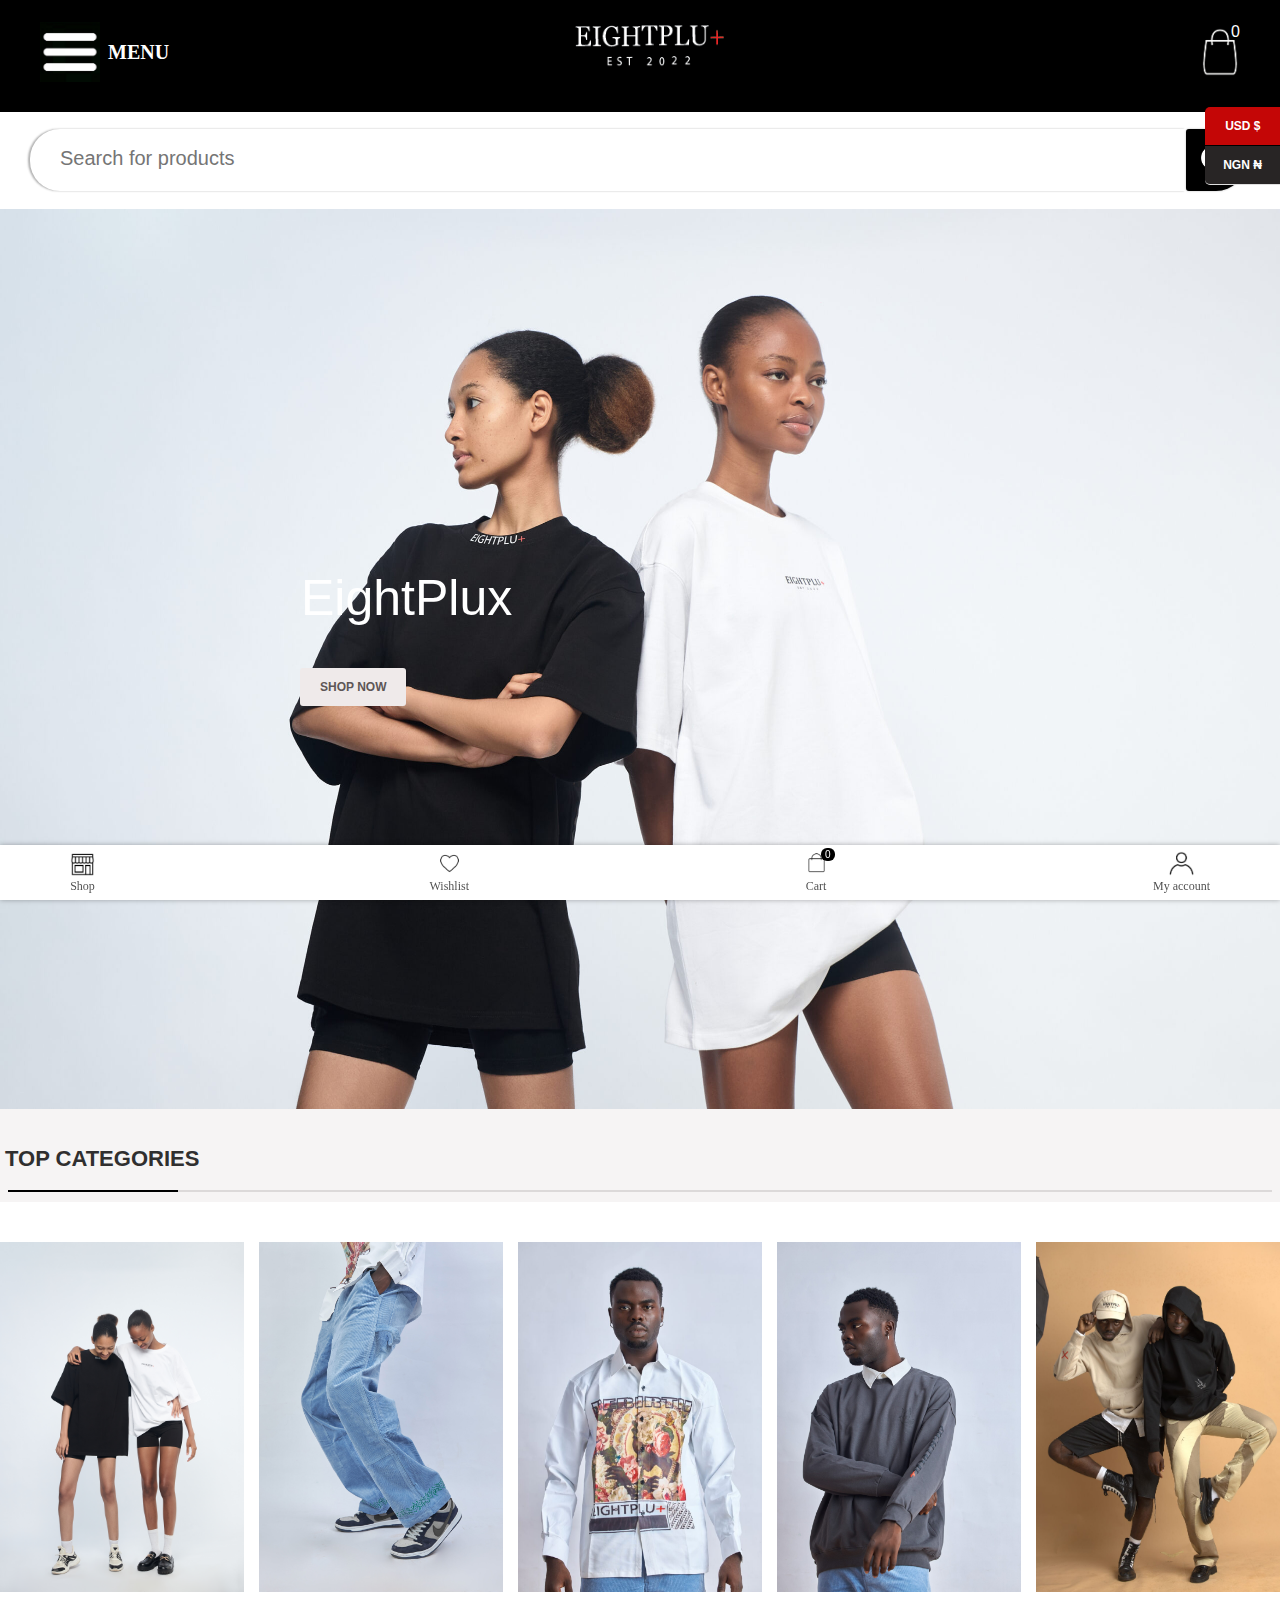
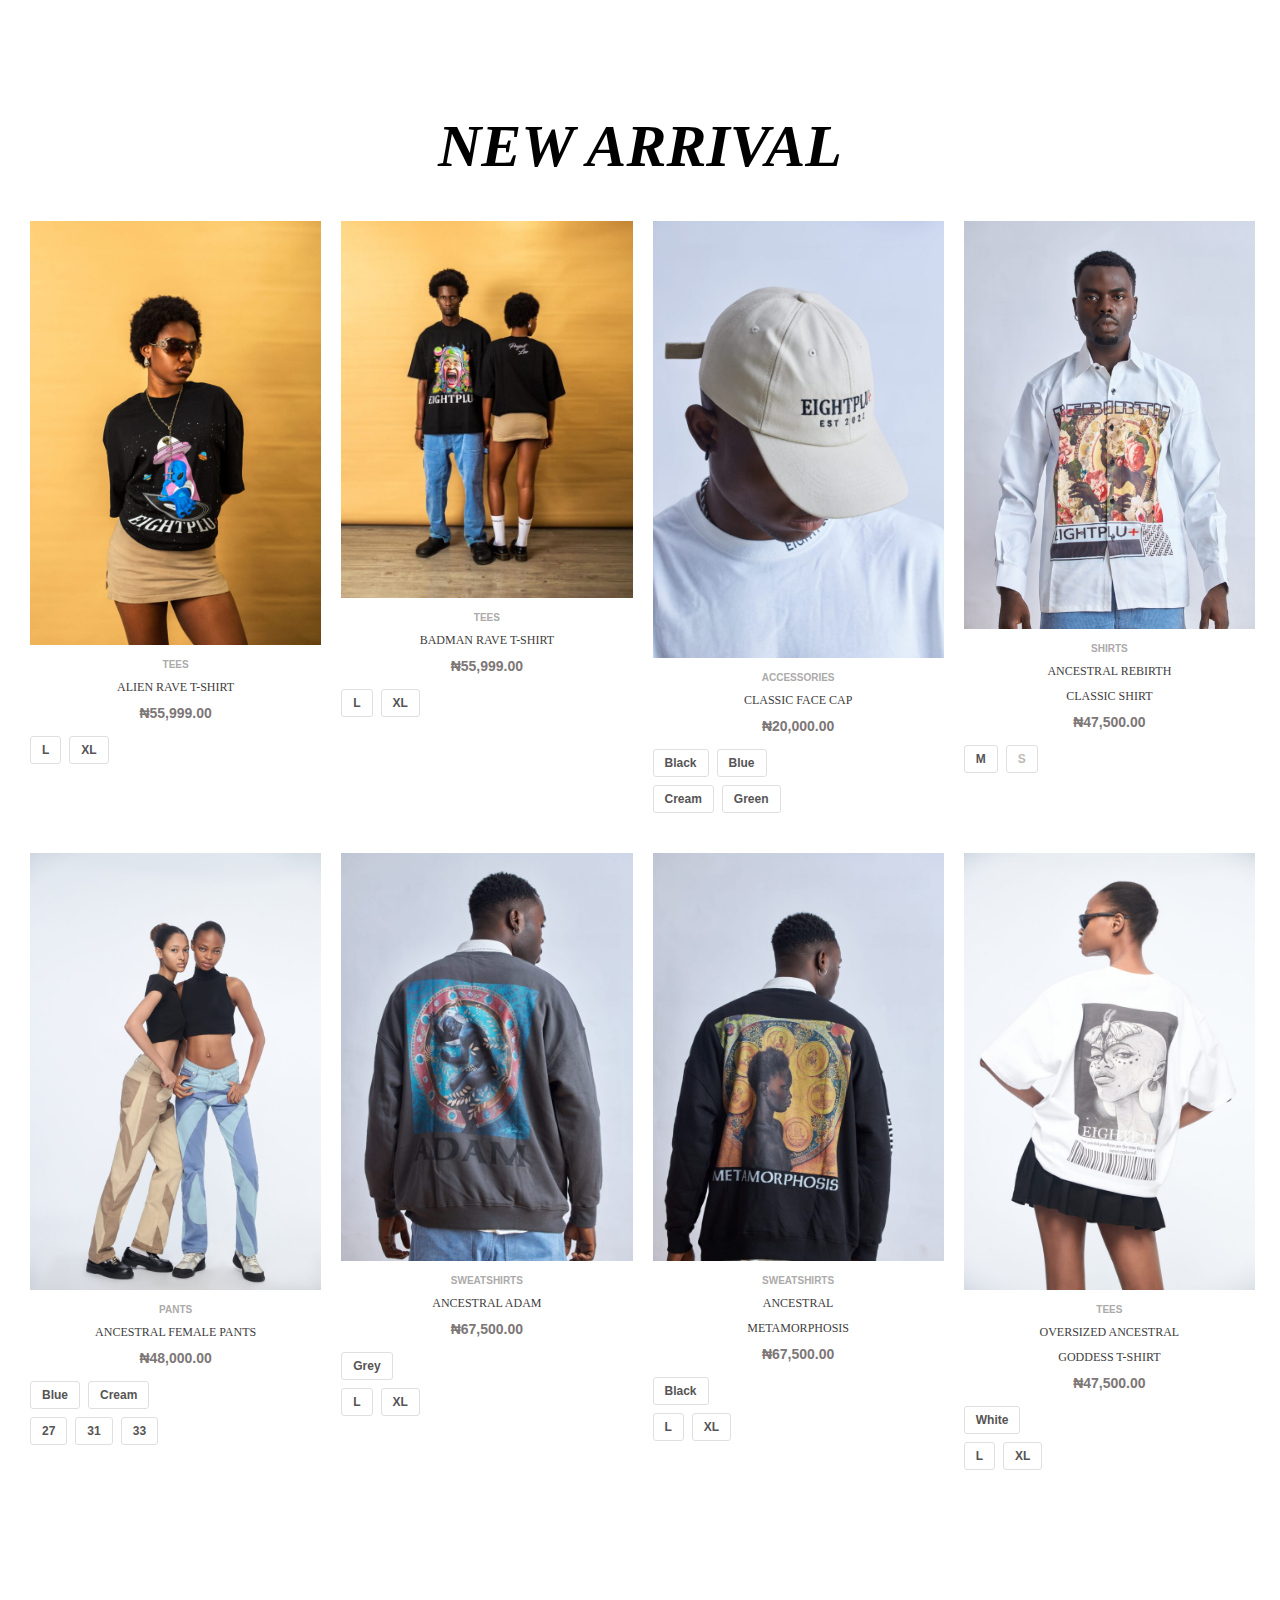
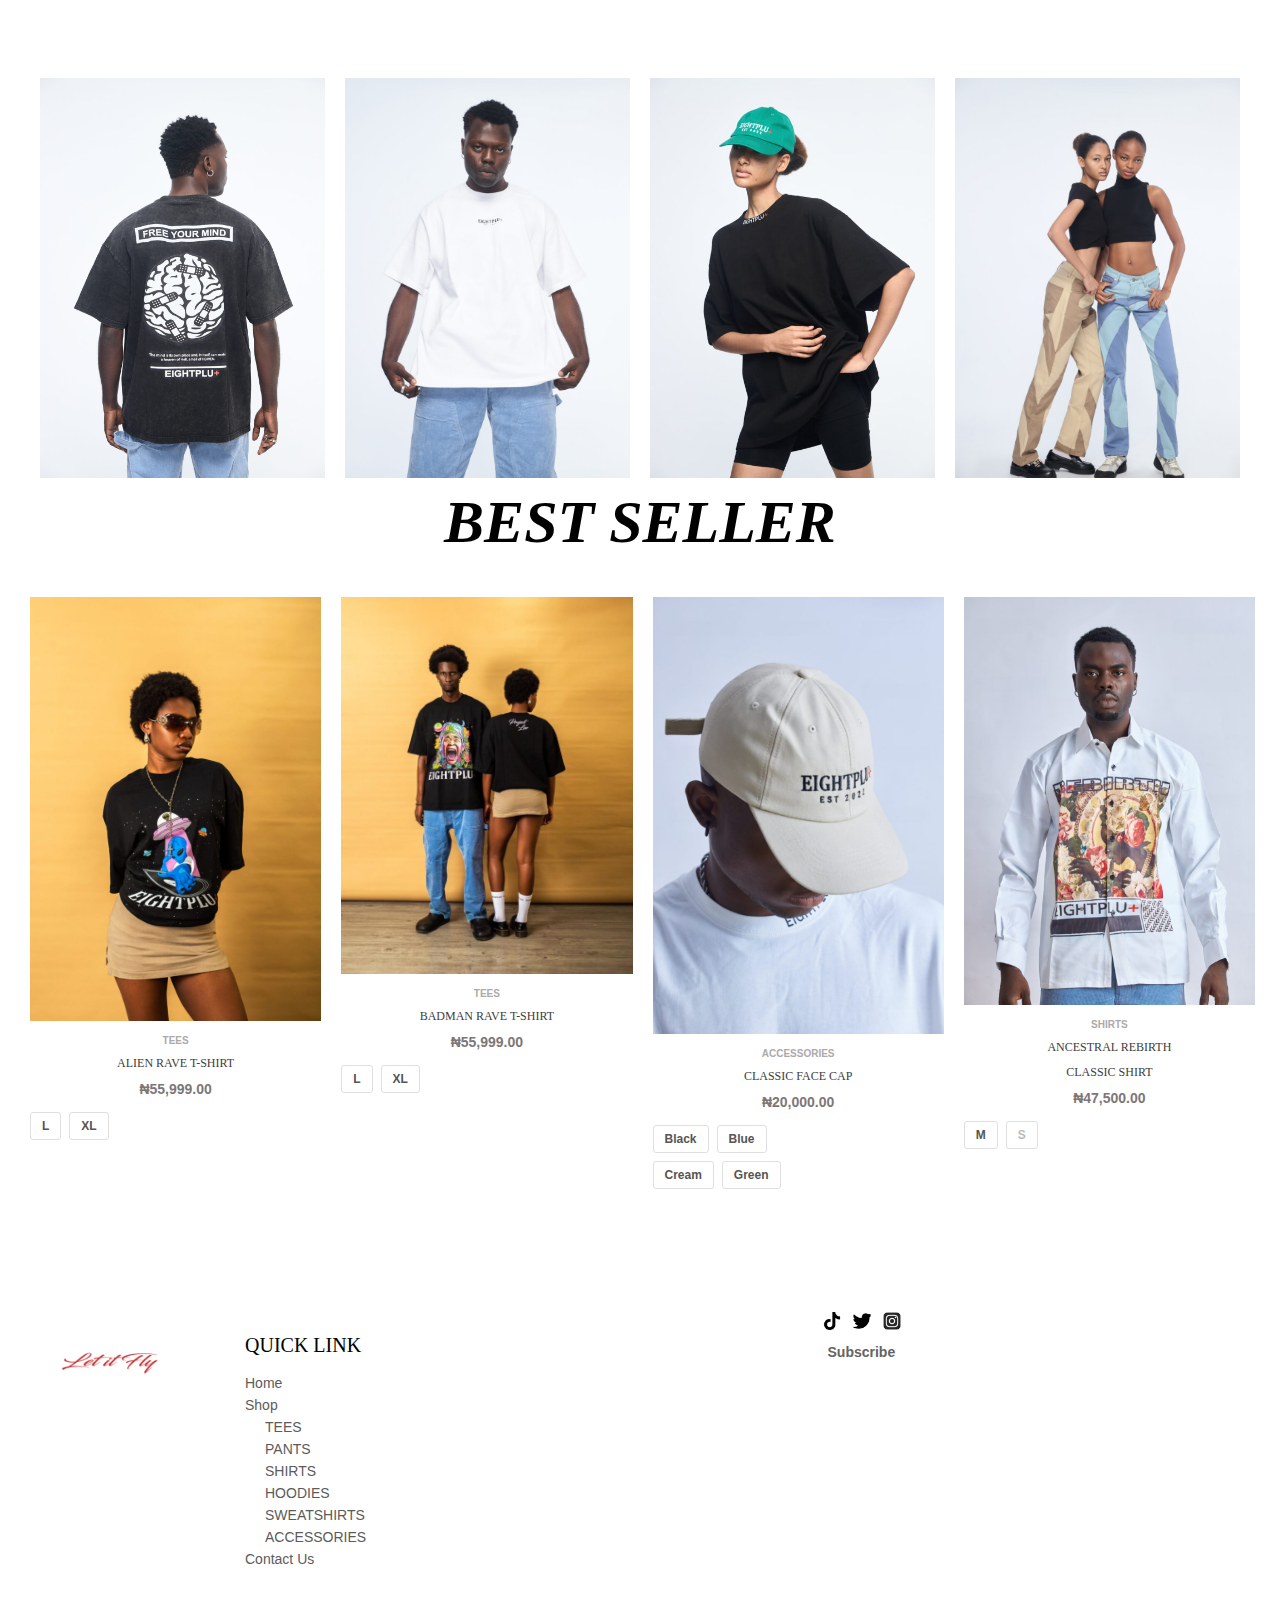
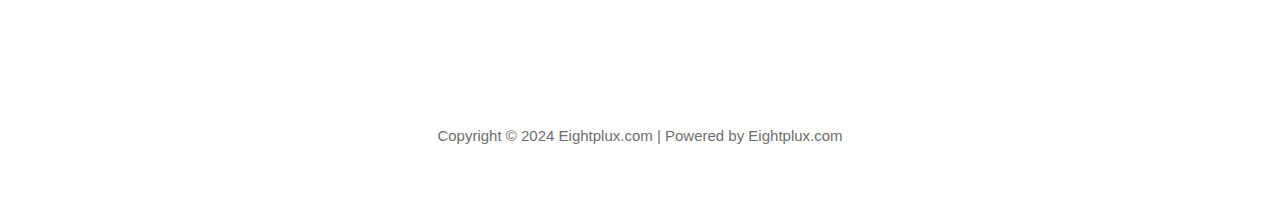
==== commit 6553d867: "Added main to the main body" ====
--- a/8plux.html
+++ b/8plux.html
@@ -77,482 +77,484 @@
 
     </div>
 
-
-    <div class="first-item">
-        <div class="image-container">
-            <img class="picture-one" src="pro-images/EightpluEcommerce1864-scaled.jpg">
-            <div class="eight-shop-container">
-                <div class="eight-plux">EightPlux</div>
-                <button class="shop-now">SHOP NOW</button>
-            </div>
-
-        </div>
-
-        <div class="top-category-container">
-            <div class="top-category">TOP CATEGORIES</div>
-        </div>
-
-        <div class="border-container">
-            <div class="border-short"></div>
-            <div class="border-long"></div>
-        </div>
-
-
-        <div class="empty-div"></div>
-
-    </div>
-
-
-    <div class="second-item-container">
-
-        <div class="first-of-second-div">
-            <img class="first-of-second" src="pro-images/43B14CE0-4C76-48AA-9071-1DD53C9A1BFC.jpeg">
-        </div>
-        <div class="second-of-second-div">
-            <img class="second-of-second" src="pro-images/Eightplu-12-scaled.jpg">
-        </div>
-        <div class="third-of-second-div">
-            <img class="third-of-second" src="pro-images/Eightplu-Web-88-860x1204.jpg">
-        </div>
-        <div class="fourth-of-second-div">
-            <img class="fourth-of-second" src="pro-images/Eightplu-Web-73-scaled.jpg">
-        </div>
-        <div class="fifth-of-second-div">
-            <img class="fifth-of-second" src="pro-images/IMS_9902.jpg">
-        </div>
-
-    </div>
-
-
-    <p class="paragraph">NEW ARRIVAL</p>
-    <div class="new-arrival-container">
-        <div class="alien-rave-container">
-
-            <div class="new-arrival-image-container">
-                <a href="https://eightplux.com/product/alien-rave-t-shirt/" target="blank">
+    <main>
+        <div class="first-item">
+            <div class="image-container">
+                <img class="picture-one" src="pro-images/EightpluEcommerce1864-scaled.jpg">
+                <div class="eight-shop-container">
+                    <div class="eight-plux">EightPlux</div>
+                    <button class="shop-now">SHOP NOW</button>
+                </div>
+
+            </div>
+
+            <div class="top-category-container">
+                <div class="top-category">TOP CATEGORIES</div>
+            </div>
+
+            <div class="border-container">
+                <div class="border-short"></div>
+                <div class="border-long"></div>
+            </div>
+
+
+            <div class="empty-div"></div>
+
+        </div>
+
+
+        <div class="second-item-container">
+
+            <div class="first-of-second-div">
+                <img class="first-of-second" src="pro-images/43B14CE0-4C76-48AA-9071-1DD53C9A1BFC.jpeg">
+            </div>
+            <div class="second-of-second-div">
+                <img class="second-of-second" src="pro-images/Eightplu-12-scaled.jpg">
+            </div>
+            <div class="third-of-second-div">
+                <img class="third-of-second" src="pro-images/Eightplu-Web-88-860x1204.jpg">
+            </div>
+            <div class="fourth-of-second-div">
+                <img class="fourth-of-second" src="pro-images/Eightplu-Web-73-scaled.jpg">
+            </div>
+            <div class="fifth-of-second-div">
+                <img class="fifth-of-second" src="pro-images/IMS_9902.jpg">
+            </div>
+
+        </div>
+
+
+        <p class="paragraph">NEW ARRIVAL</p>
+        <div class="new-arrival-container">
+            <div class="alien-rave-container">
+
+                <div class="new-arrival-image-container">
+                    <a href="https://eightplux.com/product/alien-rave-t-shirt/" target="blank">
+                        <img class="alien-rave-tees images" src="pro-images/3U6A9451-scaled-700x1020.jpg">
+
+                        <div class="image-tooltip">
+                            <img src="pro-images/IMG_5946.PNG">
+                            <div class="select-option-tooltip">
+                                Select options
+                                <div class="tooltip-triangle"></div>
+                            </div>
+                        </div>
+                    </a>
+
+                </div>
+
+                <div class="containers one-container">
+                    <div class="product-type">
+                        TEES
+                    </div>
+                    <div class="product-name">
+                        ALIEN RAVE T-SHIRT
+                    </div>
+                    <div class="product-price">
+                        ₦55,999.00
+                    </div>
+                </div>
+                <div class="size-button">
+                    <button>L</button>
+                    <button>XL</button>
+                </div>
+            </div>
+
+
+            <div class="badman-rave-container">
+
+                <div class="new-arrival-image-container">
+                    <img class="badman-rave-tees images"
+                        src="pro-images/WhatsApp-Image-2024-07-20-at-10.26.41-AM-2-618x800.jpeg">
+                    <div class="image-tooltip">
+                        <img src="pro-images/IMG_5946.PNG">
+                        <div class="select-option-tooltip">
+                            Select options
+                            <div class="tooltip-triangle"></div>
+                        </div>
+                    </div>
+                </div>
+                <div class="containers two-container">
+                    <div class="product-type">
+                        TEES
+                    </div>
+                    <div class="product-name">
+                        BADMAN RAVE T-SHIRT
+                    </div>
+                    <div class="product-price">
+                        ₦55,999.00
+                    </div>
+                </div>
+                <div class="size-button">
+                    <button>L</button>
+                    <button>XL</button>
+                </div>
+            </div>
+
+
+            <div class="classic-cap-container">
+                <div class="new-arrival-image-container">
+                    <img class="classic-face-cap images" src="pro-images/New-Cap-Eightplu-21-1-scaled-700x1050.jpg">
+                    <div class="image-tooltip">
+                        <img src="pro-images/IMG_5946.PNG">
+                        <div class="select-option-tooltip">
+                            Select options
+                            <div class="tooltip-triangle"></div>
+                        </div>
+                    </div>
+                </div>
+                <div class="containers three-container">
+                    <div class="product-type">
+                        ACCESSORIES
+                    </div>
+                    <div class="product-name">
+                        CLASSIC FACE CAP
+                    </div>
+                    <div class="product-price">
+                        ₦20,000.00
+                    </div>
+                </div>
+                <div>
+                    <button>Black</button>
+                    <button>Blue</button>
+                </div>
+                <div>
+                    <button>Cream</button>
+                    <button>Green</button>
+                </div>
+            </div>
+
+            <div class="ancestral-rebirth-container">
+                <div class="new-arrival-image-container">
+                    <img class="ancestral-rebirth-shirt images" src="pro-images/Eightplu-Web-88-860x1204.jpg">
+                    <div class="image-tooltip">
+                        <img src="pro-images/IMG_5946.PNG">
+                        <div class="select-option-tooltip">
+                            Select options
+                            <div class="tooltip-triangle"></div>
+                        </div>
+                    </div>
+                </div>
+                <div class="containers four-container">
+                    <div class="product-type">
+                        SHIRTS
+                    </div>
+                    <div class="product-name">
+                        ANCESTRAL REBIRTH
+                    </div>
+                    <div class="product-name">
+                        CLASSIC SHIRT
+                    </div>
+                    <div class="product-price">
+                        ₦47,500.00
+                    </div>
+                </div>
+                <div class="size-button">
+                    <button>M</button>
+                    <button><span>S</span></button>
+                </div>
+            </div>
+
+            <div class="ancestral-female-container">
+                <div class="new-arrival-image-container">
+                    <img class="ancestral-female-pant images" src="pro-images/EightpluEcommerce1713-3-768x1152.jpg">
+                    <div class="image-tooltip">
+                        <img src="pro-images/IMG_5946.PNG">
+                        <div class="select-option-tooltip">
+                            Select options
+                            <div class="tooltip-triangle"></div>
+                        </div>
+                    </div>
+                </div>
+                <div class="containers five-container">
+                    <div class="product-type">
+                        PANTS
+                    </div>
+                    <div class="product-name">
+                        ANCESTRAL FEMALE PANTS
+                    </div>
+                    <div class="product-price">
+                        ₦48,000.00
+                    </div>
+                </div>
+                <div class="size-button">
+                    <button>Blue</button>
+                    <button>Cream</button>
+                </div>
+                <div>
+                    <button>27</button>
+                    <button>31</button>
+                    <button>33</button>
+                </div>
+            </div>
+
+            <div class="ancestral-adam-container">
+                <div class="new-arrival-image-container">
+                    <img class="ancestral-adam-sweatshirt images" src="pro-images/Eightplu-Web-71-scaled-700x980.jpg">
+                    <div class="image-tooltip">
+                        <img src="pro-images/IMG_5946.PNG">
+                        <div class="select-option-tooltip">
+                            Select options
+                            <div class="tooltip-triangle"></div>
+                        </div>
+                    </div>
+                </div>
+                <div class="containers six-container">
+                    <div class="product-type">
+                        SWEATSHIRTS
+                    </div>
+                    <div class="product-name">
+                        ANCESTRAL ADAM
+                    </div>
+                    <div class="product-price">
+                        ₦67,500.00
+                    </div>
+                </div>
+                <div class="size-button">
+                    <button>Grey</button>
+                </div>
+                <div>
+                    <button>L</button>
+                    <button>XL</button>
+                </div>
+            </div>
+
+            <div class="ancestral-metamorphosis-container">
+                <div class="new-arrival-image-container">
+                    <img class="ancestral-metamorphosis-sweatshirt images"
+                        src="pro-images/Eightplu-Web-85-scaled-700x980.jpg">
+                    <div class="image-tooltip">
+                        <img src="pro-images/IMG_5946.PNG">
+                        <div class="select-option-tooltip">
+                            Select options
+                            <div class="tooltip-triangle"></div>
+                        </div>
+                    </div>
+                </div>
+                <div class="containers seven-container">
+                    <div class="product-type">
+                        SWEATSHIRTS
+                    </div>
+                    <div class="product-name">
+                        ANCESTRAL
+                    </div>
+                    <div class="product-name">
+                        METAMORPHOSIS
+                    </div>
+                    <div class="product-price">
+                        ₦67,500.00
+                    </div>
+                </div>
+                <div>
+                    <button>Black</button>
+                </div>
+                <div>
+                    <button>L</button>
+                    <button>XL</button>
+                </div>
+            </div>
+
+            <div class="oversized-ancestral-container">
+                <div class="new-arrival-image-container">
+                    <img class="goddess-t-shirt images" src="pro-images/EightpluEcommerce2189-1-700x1050.jpg">
+                    <div class="image-tooltip">
+                        <img src="pro-images/IMG_5946.PNG">
+                        <div class="select-option-tooltip">
+                            Select options
+                            <div class="tooltip-triangle"></div>
+                        </div>
+                    </div>
+                </div>
+                <div class="containers eight-container">
+                    <div class="product-type">
+                        TEES
+                    </div>
+                    <div class="product-name">
+                        OVERSIZED ANCESTRAL
+                    </div>
+                    <div class="product-name">
+                        GODDESS T-SHIRT
+                    </div>
+                    <div class="product-price">
+                        ₦47,500.00
+                    </div>
+                </div>
+                <div>
+                    <button>White</button>
+                </div>
+                <div>
+                    <button>L</button>
+                    <button>XL</button>
+                </div>
+            </div>
+        </div>
+
+
+        <div class="four-images-container">
+            <img class="four-images" src="pro-images/EightpluEcommerce1799-2-1024x1536.jpg">
+            <img class="four-images" src="pro-images/EightpluEcommerce2292-768x1152.jpg">
+            <img class="four-images" src="pro-images/EightpluEcommerce2070-533x800.jpg">
+            <img class="four-images" src="pro-images/EightpluEcommerce1713-3-768x1152.jpg">
+        </div>
+
+        <p class="para-best-seller paragraph">BEST SELLER</p>
+
+        <div class="new-arrival-container best-seller">
+            <div class="alien-rave-container">
+
+                <div class="new-arrival-image-container">
                     <img class="alien-rave-tees images" src="pro-images/3U6A9451-scaled-700x1020.jpg">
-
-                    <div class="image-tooltip">
-                        <img src="pro-images/IMG_5946.PNG">
-                        <div class="select-option-tooltip">
-                            Select options
-                            <div class="tooltip-triangle"></div>
-                        </div>
-                    </div>
-                </a>
-
-            </div>
-
-            <div class="containers one-container">
-                <div class="product-type">
-                    TEES
-                </div>
-                <div class="product-name">
-                    ALIEN RAVE T-SHIRT
-                </div>
-                <div class="product-price">
-                    ₦55,999.00
-                </div>
-            </div>
-            <div class="size-button">
-                <button>L</button>
-                <button>XL</button>
-            </div>
-        </div>
-
-
-        <div class="badman-rave-container">
-
-            <div class="new-arrival-image-container">
-                <img class="badman-rave-tees images"
-                    src="pro-images/WhatsApp-Image-2024-07-20-at-10.26.41-AM-2-618x800.jpeg">
-                <div class="image-tooltip">
-                    <img src="pro-images/IMG_5946.PNG">
-                    <div class="select-option-tooltip">
-                        Select options
-                        <div class="tooltip-triangle"></div>
-                    </div>
-                </div>
-            </div>
-            <div class="containers two-container">
-                <div class="product-type">
-                    TEES
-                </div>
-                <div class="product-name">
-                    BADMAN RAVE T-SHIRT
-                </div>
-                <div class="product-price">
-                    ₦55,999.00
-                </div>
-            </div>
-            <div class="size-button">
-                <button>L</button>
-                <button>XL</button>
-            </div>
-        </div>
-
-
-        <div class="classic-cap-container">
-            <div class="new-arrival-image-container">
-                <img class="classic-face-cap images" src="pro-images/New-Cap-Eightplu-21-1-scaled-700x1050.jpg">
-                <div class="image-tooltip">
-                    <img src="pro-images/IMG_5946.PNG">
-                    <div class="select-option-tooltip">
-                        Select options
-                        <div class="tooltip-triangle"></div>
-                    </div>
-                </div>
-            </div>
-            <div class="containers three-container">
-                <div class="product-type">
-                    ACCESSORIES
-                </div>
-                <div class="product-name">
-                    CLASSIC FACE CAP
-                </div>
-                <div class="product-price">
-                    ₦20,000.00
-                </div>
-            </div>
-            <div>
-                <button>Black</button>
-                <button>Blue</button>
-            </div>
-            <div>
-                <button>Cream</button>
-                <button>Green</button>
-            </div>
-        </div>
-
-        <div class="ancestral-rebirth-container">
-            <div class="new-arrival-image-container">
-                <img class="ancestral-rebirth-shirt images" src="pro-images/Eightplu-Web-88-860x1204.jpg">
-                <div class="image-tooltip">
-                    <img src="pro-images/IMG_5946.PNG">
-                    <div class="select-option-tooltip">
-                        Select options
-                        <div class="tooltip-triangle"></div>
-                    </div>
-                </div>
-            </div>
-            <div class="containers four-container">
-                <div class="product-type">
-                    SHIRTS
-                </div>
-                <div class="product-name">
-                    ANCESTRAL REBIRTH
-                </div>
-                <div class="product-name">
-                    CLASSIC SHIRT
-                </div>
-                <div class="product-price">
-                    ₦47,500.00
-                </div>
-            </div>
-            <div class="size-button">
-                <button>M</button>
-                <button><span>S</span></button>
-            </div>
-        </div>
-
-        <div class="ancestral-female-container">
-            <div class="new-arrival-image-container">
-                <img class="ancestral-female-pant images" src="pro-images/EightpluEcommerce1713-3-768x1152.jpg">
-                <div class="image-tooltip">
-                    <img src="pro-images/IMG_5946.PNG">
-                    <div class="select-option-tooltip">
-                        Select options
-                        <div class="tooltip-triangle"></div>
-                    </div>
-                </div>
-            </div>
-            <div class="containers five-container">
-                <div class="product-type">
-                    PANTS
-                </div>
-                <div class="product-name">
-                    ANCESTRAL FEMALE PANTS
-                </div>
-                <div class="product-price">
-                    ₦48,000.00
-                </div>
-            </div>
-            <div class="size-button">
-                <button>Blue</button>
-                <button>Cream</button>
-            </div>
-            <div>
-                <button>27</button>
-                <button>31</button>
-                <button>33</button>
-            </div>
-        </div>
-
-        <div class="ancestral-adam-container">
-            <div class="new-arrival-image-container">
-                <img class="ancestral-adam-sweatshirt images" src="pro-images/Eightplu-Web-71-scaled-700x980.jpg">
-                <div class="image-tooltip">
-                    <img src="pro-images/IMG_5946.PNG">
-                    <div class="select-option-tooltip">
-                        Select options
-                        <div class="tooltip-triangle"></div>
-                    </div>
-                </div>
-            </div>
-            <div class="containers six-container">
-                <div class="product-type">
-                    SWEATSHIRTS
-                </div>
-                <div class="product-name">
-                    ANCESTRAL ADAM
-                </div>
-                <div class="product-price">
-                    ₦67,500.00
-                </div>
-            </div>
-            <div class="size-button">
-                <button>Grey</button>
-            </div>
-            <div>
-                <button>L</button>
-                <button>XL</button>
-            </div>
-        </div>
-
-        <div class="ancestral-metamorphosis-container">
-            <div class="new-arrival-image-container">
-                <img class="ancestral-metamorphosis-sweatshirt images"
-                    src="pro-images/Eightplu-Web-85-scaled-700x980.jpg">
-                <div class="image-tooltip">
-                    <img src="pro-images/IMG_5946.PNG">
-                    <div class="select-option-tooltip">
-                        Select options
-                        <div class="tooltip-triangle"></div>
-                    </div>
-                </div>
-            </div>
-            <div class="containers seven-container">
-                <div class="product-type">
-                    SWEATSHIRTS
-                </div>
-                <div class="product-name">
-                    ANCESTRAL
-                </div>
-                <div class="product-name">
-                    METAMORPHOSIS
-                </div>
-                <div class="product-price">
-                    ₦67,500.00
-                </div>
-            </div>
-            <div>
-                <button>Black</button>
-            </div>
-            <div>
-                <button>L</button>
-                <button>XL</button>
-            </div>
-        </div>
-
-        <div class="oversized-ancestral-container">
-            <div class="new-arrival-image-container">
-                <img class="goddess-t-shirt images" src="pro-images/EightpluEcommerce2189-1-700x1050.jpg">
-                <div class="image-tooltip">
-                    <img src="pro-images/IMG_5946.PNG">
-                    <div class="select-option-tooltip">
-                        Select options
-                        <div class="tooltip-triangle"></div>
-                    </div>
-                </div>
-            </div>
-            <div class="containers eight-container">
-                <div class="product-type">
-                    TEES
-                </div>
-                <div class="product-name">
-                    OVERSIZED ANCESTRAL
-                </div>
-                <div class="product-name">
-                    GODDESS T-SHIRT
-                </div>
-                <div class="product-price">
-                    ₦47,500.00
-                </div>
-            </div>
-            <div>
-                <button>White</button>
-            </div>
-            <div>
-                <button>L</button>
-                <button>XL</button>
-            </div>
-        </div>
-    </div>
-
-
-    <div class="four-images-container">
-        <img class="four-images" src="pro-images/EightpluEcommerce1799-2-1024x1536.jpg">
-        <img class="four-images" src="pro-images/EightpluEcommerce2292-768x1152.jpg">
-        <img class="four-images" src="pro-images/EightpluEcommerce2070-533x800.jpg">
-        <img class="four-images" src="pro-images/EightpluEcommerce1713-3-768x1152.jpg">
-    </div>
-
-    <p class="para-best-seller paragraph">BEST SELLER</p>
-
-    <div class="new-arrival-container best-seller">
-        <div class="alien-rave-container">
-
-            <div class="new-arrival-image-container">
-                <img class="alien-rave-tees images" src="pro-images/3U6A9451-scaled-700x1020.jpg">
-                <div class="image-tooltip">
-                    <img src="pro-images/IMG_5946.PNG">
-                    <div class="select-option-tooltip">
-                        Select options
-                        <div class="tooltip-triangle"></div>
-                    </div>
-                </div>
-
-            </div>
-
-            <div class="containers one-container">
-                <div class="product-type">
-                    TEES
-                </div>
-                <div class="product-name">
-                    ALIEN RAVE T-SHIRT
-                </div>
-                <div class="product-price">
-                    ₦55,999.00
-                </div>
-            </div>
-            <div class="size-button">
-                <button>L</button>
-                <button>XL</button>
-            </div>
-        </div>
-
-
-        <div class="badman-rave-container">
-
-            <div class="new-arrival-image-container">
-                <img class="badman-rave-tees images"
-                    src="pro-images/WhatsApp-Image-2024-07-20-at-10.26.41-AM-2-618x800.jpeg">
-                <div class="image-tooltip">
-                    <img src="pro-images/IMG_5946.PNG">
-                    <div class="select-option-tooltip">
-                        Select options
-                        <div class="tooltip-triangle"></div>
-                    </div>
-                </div>
-            </div>
-            <div class="containers two-container">
-                <div class="product-type">
-                    TEES
-                </div>
-                <div class="product-name">
-                    BADMAN RAVE T-SHIRT
-                </div>
-                <div class="product-price">
-                    ₦55,999.00
-                </div>
-            </div>
-            <div class="size-button">
-                <button>L</button>
-                <button>XL</button>
-            </div>
-        </div>
-
-
-        <div class="classic-cap-container">
-            <div class="new-arrival-image-container">
-                <img class="classic-face-cap images" src="pro-images/New-Cap-Eightplu-21-1-scaled-700x1050.jpg">
-                <div class="image-tooltip">
-                    <img src="pro-images/IMG_5946.PNG">
-                    <div class="select-option-tooltip">
-                        Select options
-                        <div class="tooltip-triangle"></div>
-                    </div>
-                </div>
-            </div>
-            <div class="containers three-container">
-                <div class="product-type">
-                    ACCESSORIES
-                </div>
-                <div class="product-name">
-                    CLASSIC FACE CAP
-                </div>
-                <div class="product-price">
-                    ₦20,000.00
-                </div>
-            </div>
-            <div>
-                <button>Black</button>
-                <button>Blue</button>
-            </div>
-            <div>
-                <button>Cream</button>
-                <button>Green</button>
-            </div>
-        </div>
-
-        <div class="ancestral-rebirth-container">
-            <div class="new-arrival-image-container">
-                <img class="ancestral-rebirth-shirt images" src="pro-images/Eightplu-Web-88-860x1204.jpg">
-                <div class="image-tooltip">
-                    <img src="pro-images/IMG_5946.PNG">
-                    <div class="select-option-tooltip">
-                        Select options
-                        <div class="tooltip-triangle"></div>
-                    </div>
-                </div>
-            </div>
-            <div class="containers four-container">
-                <div class="product-type">
-                    SHIRTS
-                </div>
-                <div class="product-name">
-                    ANCESTRAL REBIRTH
-                </div>
-                <div class="product-name">
-                    CLASSIC SHIRT
-                </div>
-                <div class="product-price">
-                    ₦47,500.00
-                </div>
-            </div>
-            <div class="size-button">
-                <button>M</button>
-                <button><span>S</span></button>
-            </div>
-        </div>
-    </div>
-
-    <div class="logo-social-media-container">
-        <div class="let-it-fly-logo"><img class="let-it-fly-image"
-                src="pro-images/DB37A6EF-6F4E-4FD0-BA38-E5B3B531C586-400x228.png"></div>
-        <div class="social-media">
-            <div class="link-widget">QUICK LINK</div>
-            <div class="widget-link">
-                <p class="home-link quick-link">Home</p>
-                <p class="shop-link quick-link">Shop</p>
-                <p class="tees-link quick-link">TEES</p>
-                <p class="pants-link quick-link">PANTS</p>
-                <p class="shirts-link quick-link">SHIRTS</p>
-                <p class="hoodies-link quick-link">HOODIES</p>
-                <p class="sweatshirts-link quick-link">SWEATSHIRTS</p>
-                <p class="accessories-link quick-link">ACCESSORIES</p>
-                <p class="contact-link quick-link">Contact Us</p>
-            </div>
-        </div>
-        <div class="social-media social-media-container">
-            <img class="social-media-logos" src="pro-images/IMG_6347.PNG">
-            <img class="social-media-logos" src="pro-images/IMG_6348.PNG">
-            <img class="social-media-logos" src="pro-images/IMG_6346.WEBP">
-            <div class="subscribe-social-media">Subscribe</div>
-        </div>
-    </div>
-
-    <div class="copyright-footer">Copyright © 2024 Eightplux.com | Powered by Eightplux.com</div>
+                    <div class="image-tooltip">
+                        <img src="pro-images/IMG_5946.PNG">
+                        <div class="select-option-tooltip">
+                            Select options
+                            <div class="tooltip-triangle"></div>
+                        </div>
+                    </div>
+
+                </div>
+
+                <div class="containers one-container">
+                    <div class="product-type">
+                        TEES
+                    </div>
+                    <div class="product-name">
+                        ALIEN RAVE T-SHIRT
+                    </div>
+                    <div class="product-price">
+                        ₦55,999.00
+                    </div>
+                </div>
+                <div class="size-button">
+                    <button>L</button>
+                    <button>XL</button>
+                </div>
+            </div>
+
+
+            <div class="badman-rave-container">
+
+                <div class="new-arrival-image-container">
+                    <img class="badman-rave-tees images"
+                        src="pro-images/WhatsApp-Image-2024-07-20-at-10.26.41-AM-2-618x800.jpeg">
+                    <div class="image-tooltip">
+                        <img src="pro-images/IMG_5946.PNG">
+                        <div class="select-option-tooltip">
+                            Select options
+                            <div class="tooltip-triangle"></div>
+                        </div>
+                    </div>
+                </div>
+                <div class="containers two-container">
+                    <div class="product-type">
+                        TEES
+                    </div>
+                    <div class="product-name">
+                        BADMAN RAVE T-SHIRT
+                    </div>
+                    <div class="product-price">
+                        ₦55,999.00
+                    </div>
+                </div>
+                <div class="size-button">
+                    <button>L</button>
+                    <button>XL</button>
+                </div>
+            </div>
+
+
+            <div class="classic-cap-container">
+                <div class="new-arrival-image-container">
+                    <img class="classic-face-cap images" src="pro-images/New-Cap-Eightplu-21-1-scaled-700x1050.jpg">
+                    <div class="image-tooltip">
+                        <img src="pro-images/IMG_5946.PNG">
+                        <div class="select-option-tooltip">
+                            Select options
+                            <div class="tooltip-triangle"></div>
+                        </div>
+                    </div>
+                </div>
+                <div class="containers three-container">
+                    <div class="product-type">
+                        ACCESSORIES
+                    </div>
+                    <div class="product-name">
+                        CLASSIC FACE CAP
+                    </div>
+                    <div class="product-price">
+                        ₦20,000.00
+                    </div>
+                </div>
+                <div>
+                    <button>Black</button>
+                    <button>Blue</button>
+                </div>
+                <div>
+                    <button>Cream</button>
+                    <button>Green</button>
+                </div>
+            </div>
+
+            <div class="ancestral-rebirth-container">
+                <div class="new-arrival-image-container">
+                    <img class="ancestral-rebirth-shirt images" src="pro-images/Eightplu-Web-88-860x1204.jpg">
+                    <div class="image-tooltip">
+                        <img src="pro-images/IMG_5946.PNG">
+                        <div class="select-option-tooltip">
+                            Select options
+                            <div class="tooltip-triangle"></div>
+                        </div>
+                    </div>
+                </div>
+                <div class="containers four-container">
+                    <div class="product-type">
+                        SHIRTS
+                    </div>
+                    <div class="product-name">
+                        ANCESTRAL REBIRTH
+                    </div>
+                    <div class="product-name">
+                        CLASSIC SHIRT
+                    </div>
+                    <div class="product-price">
+                        ₦47,500.00
+                    </div>
+                </div>
+                <div class="size-button">
+                    <button>M</button>
+                    <button><span>S</span></button>
+                </div>
+            </div>
+        </div>
+
+        <div class="logo-social-media-container">
+            <div class="let-it-fly-logo"><img class="let-it-fly-image"
+                    src="pro-images/DB37A6EF-6F4E-4FD0-BA38-E5B3B531C586-400x228.png"></div>
+            <div class="social-media">
+                <div class="link-widget">QUICK LINK</div>
+                <div class="widget-link">
+                    <p class="home-link quick-link">Home</p>
+                    <p class="shop-link quick-link">Shop</p>
+                    <p class="tees-link quick-link">TEES</p>
+                    <p class="pants-link quick-link">PANTS</p>
+                    <p class="shirts-link quick-link">SHIRTS</p>
+                    <p class="hoodies-link quick-link">HOODIES</p>
+                    <p class="sweatshirts-link quick-link">SWEATSHIRTS</p>
+                    <p class="accessories-link quick-link">ACCESSORIES</p>
+                    <p class="contact-link quick-link">Contact Us</p>
+                </div>
+            </div>
+            <div class="social-media social-media-container">
+                <img class="social-media-logos" src="pro-images/IMG_6347.PNG">
+                <img class="social-media-logos" src="pro-images/IMG_6348.PNG">
+                <img class="social-media-logos" src="pro-images/IMG_6346.WEBP">
+                <div class="subscribe-social-media">Subscribe</div>
+            </div>
+        </div>
+
+        <div class="copyright-footer">Copyright © 2024 Eightplux.com | Powered by Eightplux.com</div>
+
+    </main>
 
 </body>
 
--- a/styles/images.css
+++ b/styles/images.css
@@ -67,6 +67,48 @@
     padding: 12px 20px;
     cursor: pointer;
 }
+
+@media (min-width: 751px) and (max-width: 999px) {
+    .eight-plux {
+        position: absolute;
+        left: 160px;
+        top: 40%;
+        font-size: 50px;
+    }
+
+    .shop-now {
+        position: absolute;
+        top: 51%;
+        left: 160px;
+        border-style: none;
+        background-color: rgb(239, 234, 234);
+        color: rgb(93, 86, 86);
+        padding: 12px 20px;
+        cursor: pointer;
+    }
+}
+
+@media (min-width: 1001px) and (max-width: 1999px) {
+    .eight-plux {
+        position: absolute;
+        top: 40%;
+        left: 301px;
+        color: white;
+        font-size: 50px;
+    }
+
+    .shop-now {
+        position: absolute;
+        top: 51%;
+        left: 300px;
+        border-style: none;
+        background-color: rgb(239, 234, 234);
+        color: rgb(93, 86, 86);
+        padding: 12px 20px;
+    }
+
+}
+
 
 .second-item-container {
     display: grid;
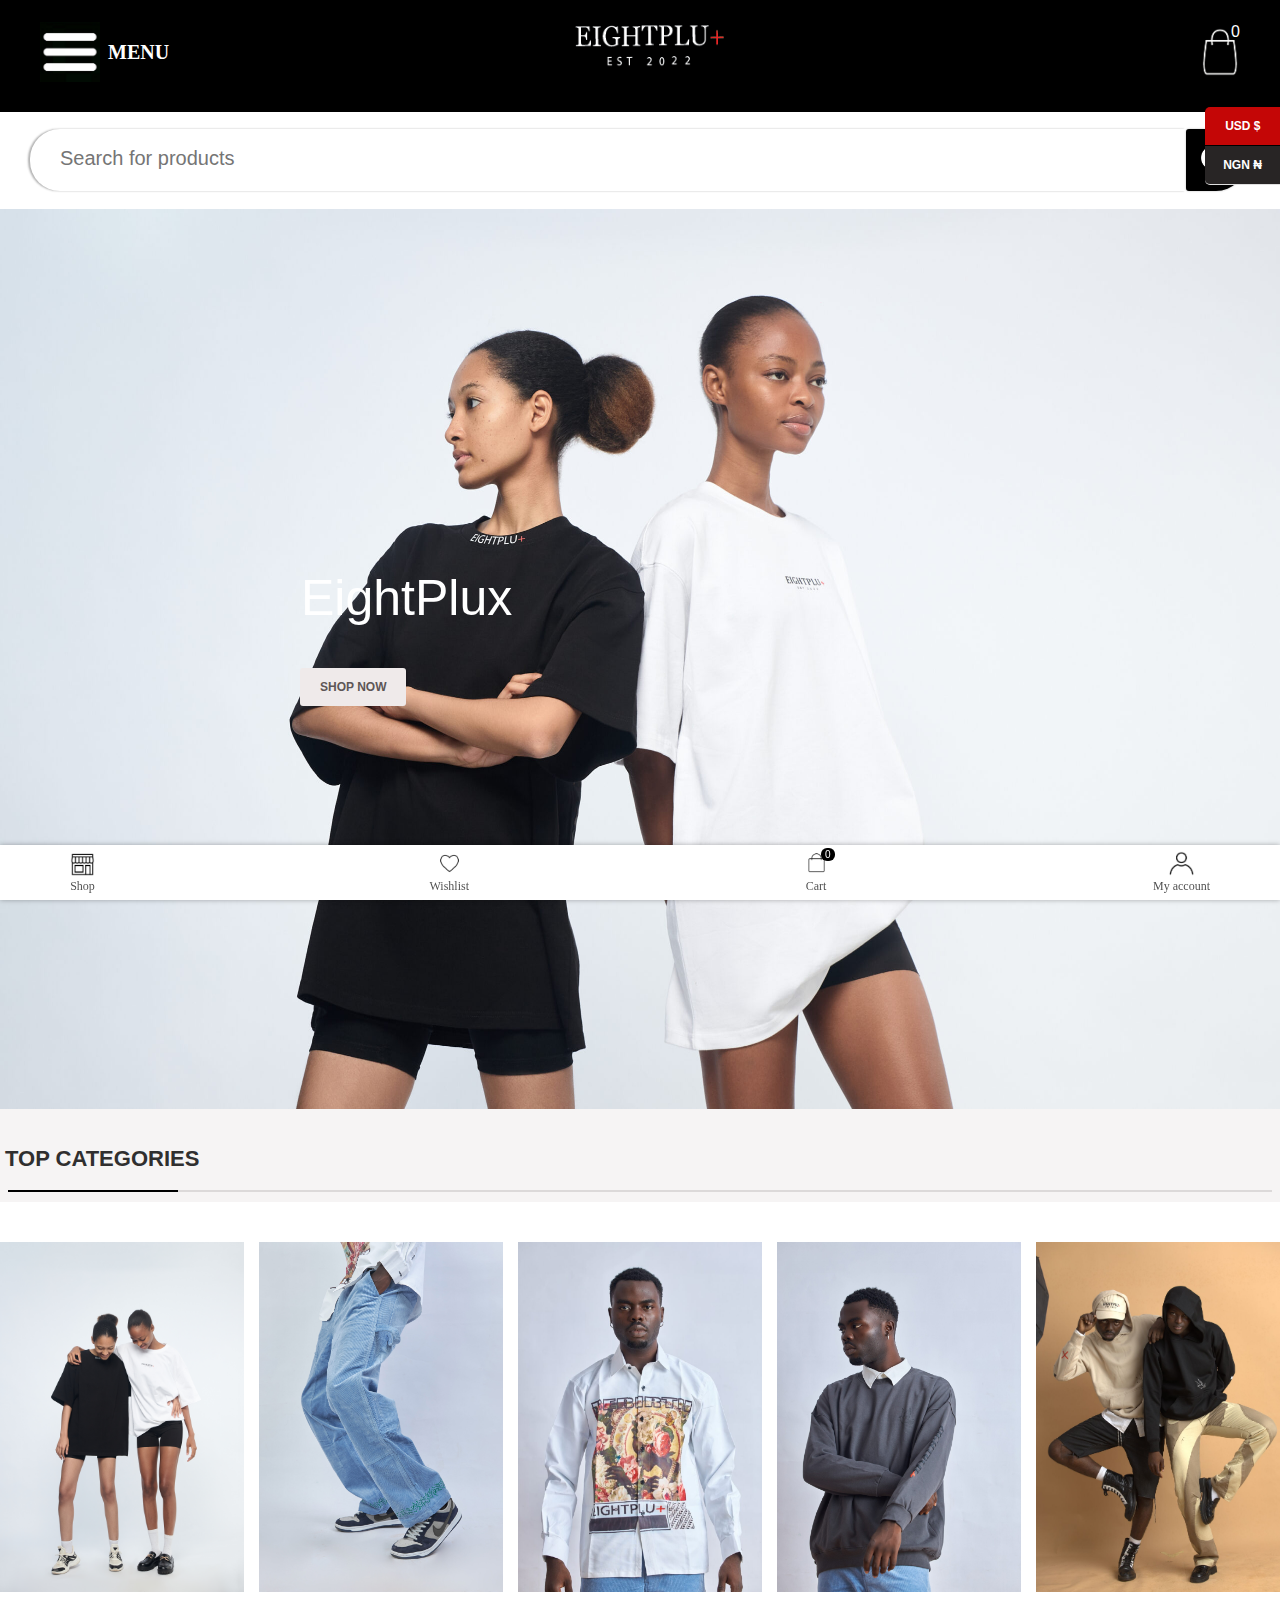
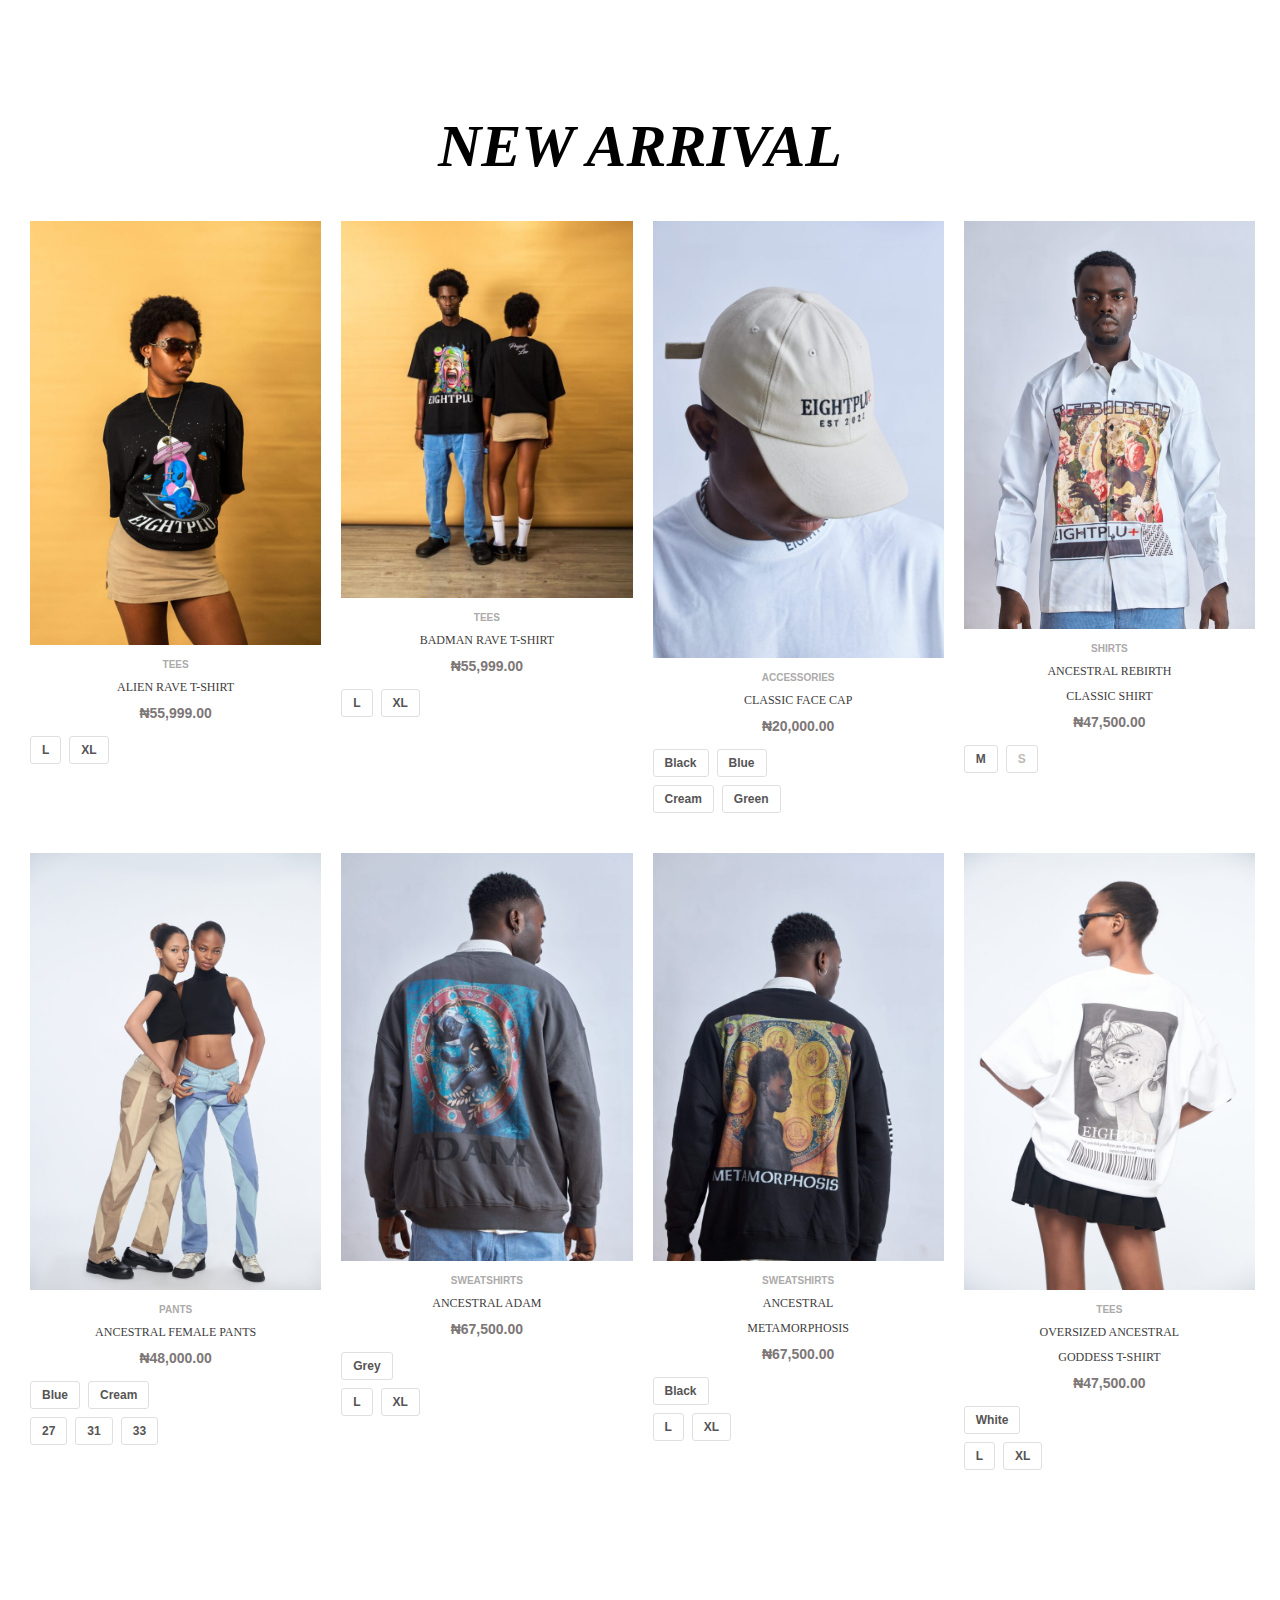
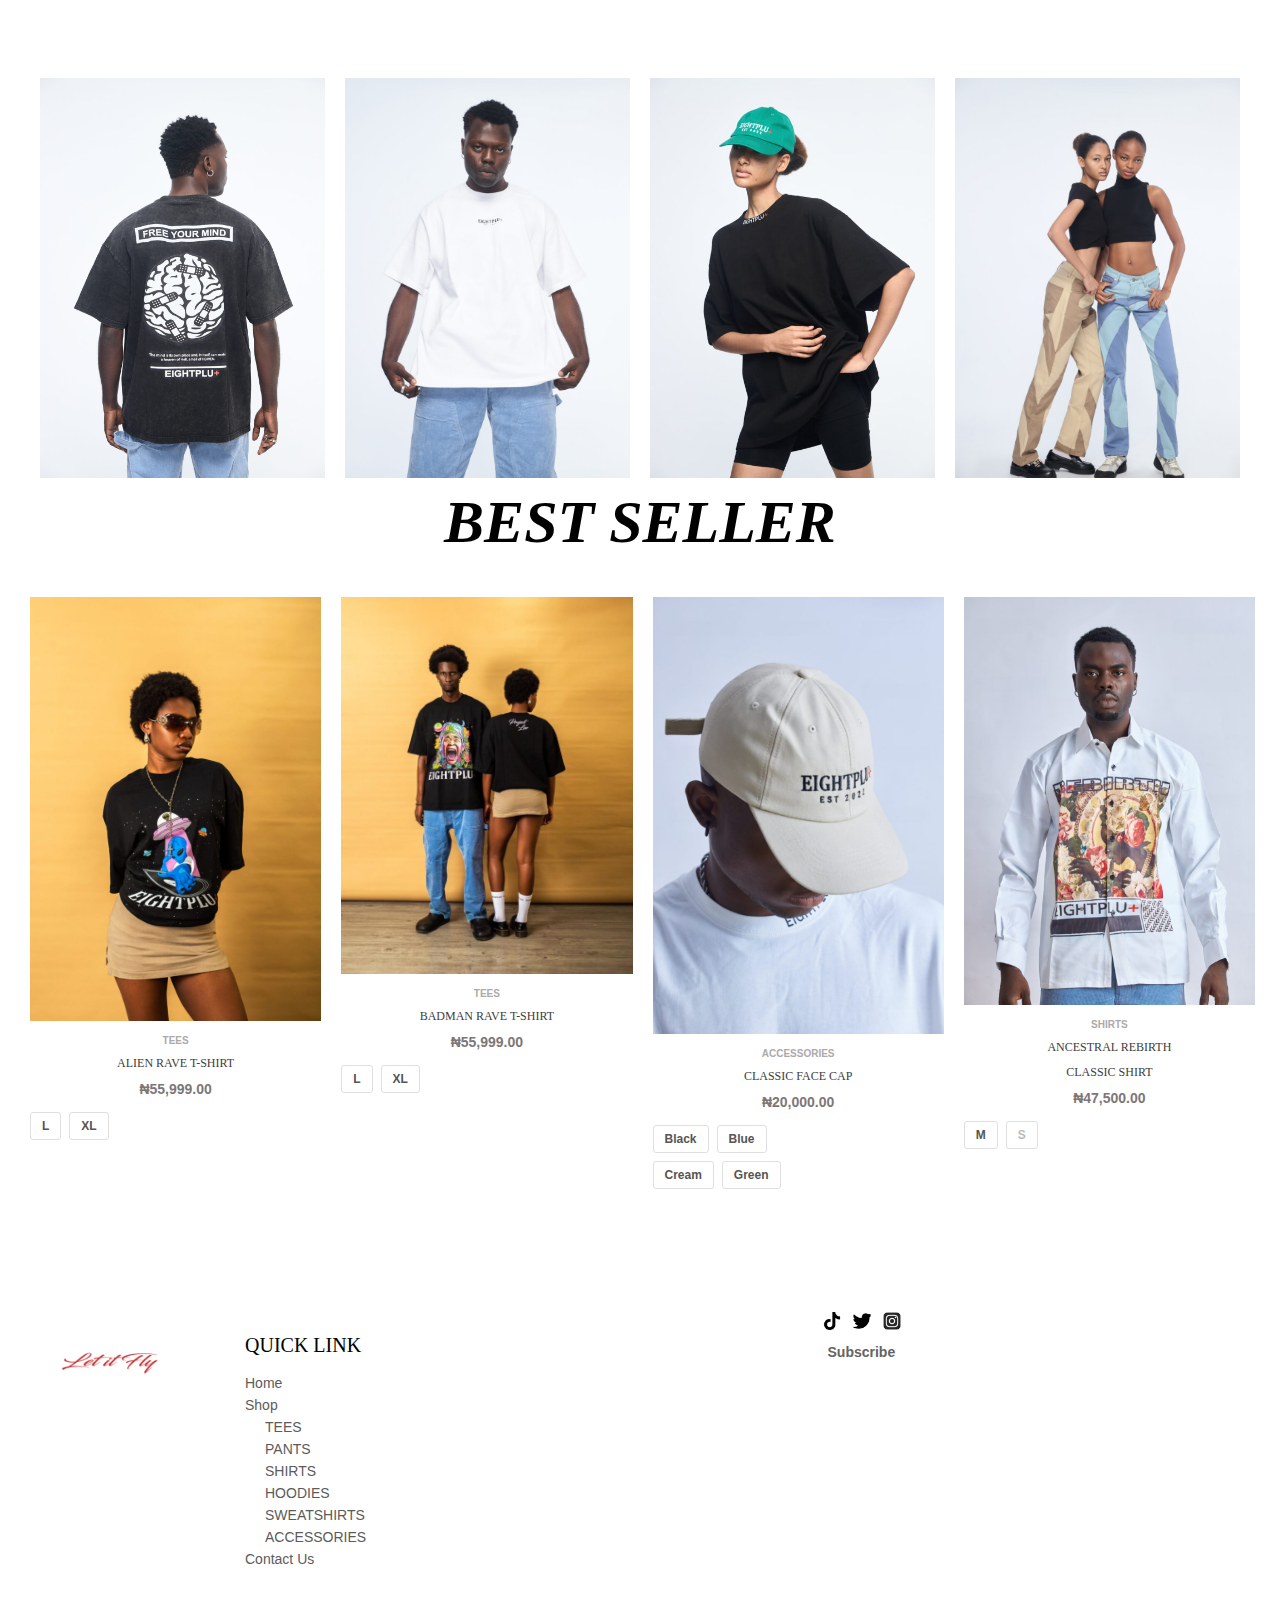
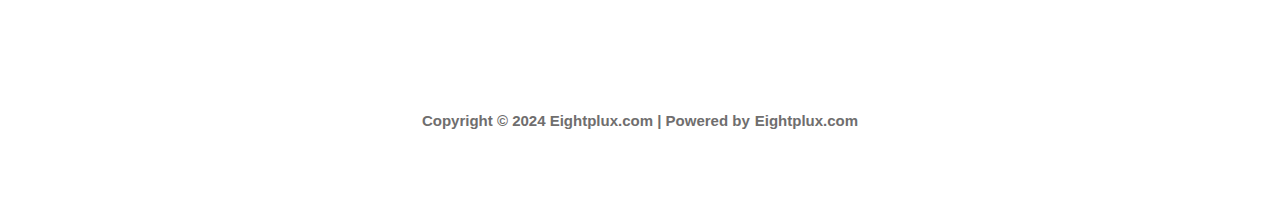
==== commit f4065184: "Re-adjusted the first image container" ====
--- a/8plux.html
+++ b/8plux.html
@@ -552,7 +552,10 @@
             </div>
         </div>
 
-        <div class="copyright-footer">Copyright © 2024 Eightplux.com | Powered by Eightplux.com</div>
+        <div class="copyright-footer">
+            <div>Copyright © 2024 Eightplux.com | Powered by</div>
+            <div>Eightplux.com</div>
+        </div>
 
     </main>
 
--- a/styles/general.css
+++ b/styles/general.css
@@ -4,6 +4,11 @@
     margin: 0;
 }
 
+@media(max-width: 750px) {
+    body {
+        width: 100vw;
+    }
+}
 
 .top-category-container {
     background-color: rgb(246, 244, 244);
--- a/styles/images.css
+++ b/styles/images.css
@@ -1,6 +1,11 @@
 .first-item {
     background-color: rgb(246, 244, 244);
-
+}
+
+@media(max-width: 750px) {
+    .first-item {
+        margin-bottom: 40px;
+    }
 }
 
 .picture-one {
@@ -13,7 +18,7 @@
     .picture-one {
         width: 100%;
         height: 100%;
-        object-fit: cover;
+        object-fit: fill;
     }
 
 }
@@ -52,9 +57,14 @@
     left: 90px;
     color: white;
     font-family: 'Gill Sans', 'Gill Sans MT', Calibri, 'Trebuchet MS', sans-serif;
-    /* font-family: Merlo neue; */
     font-size: 40px;
     font-weight: 500;
+}
+
+@media(max-width: 750px) {
+    .eight-plux {
+        left: 100px;
+    }
 }
 
 .shop-now {
@@ -66,6 +76,13 @@
     color: rgb(93, 86, 86);
     padding: 12px 20px;
     cursor: pointer;
+}
+
+@media(max-width: 750px) {
+    .shop-now {
+        left: 105px;
+        top: 50%;
+    }
 }
 
 @media (min-width: 751px) and (max-width: 999px) {
@@ -119,10 +136,16 @@
     margin-bottom: 24px;
 }
 
+
 @media (max-width: 750px) {
     .second-item-container {
         display: grid;
         grid-template-columns: 1fr 1fr 1fr;
+        margin-top: 40px;
+    }
+
+    .second-item-container {
+        margin: 0 20px 0 20px;
     }
 }
 
@@ -143,13 +166,8 @@
 
 .first-of-second,
 .second-of-second {
-    /* height: auto;
-    width: 100%;
-    max-height: 100%; */
-    /* height: 390px; */
-    height: 100%;
-    width: 100%;
-    /* width: 320px; */
+    height: 100%;
+    width: 100%;
     object-fit: cover;
     overflow: hidden;
 
@@ -159,8 +177,6 @@
 .fourth-of-second {
     height: 100%;
     width: 100%;
-    /* height: 431px;
-    width: 320px; */
     object-fit: cover;
     overflow: hidden;
 }
@@ -168,8 +184,6 @@
 .fifth-of-second {
     height: 100%;
     width: 100%;
-    /* height: 461px;
-    width: 320px; */
     margin-right: 6px;
     object-fit: cover;
     overflow: hidden;
@@ -185,29 +199,6 @@
     transform: scale(1.05);
 
 }
-
-/* .first-of-second-div,
-.second-of-second-div {
-    width: 320px;
-    height: 390px;
-    margin-right: 6px;
-
-}
-
-.third-of-second-div,
-.fourth-of-second-div {
-    width: 900px;
-    height: 431px;
-    margin-right: 6px;
-
-}
-
-.fifth-of-second-div {
-    width: 900px;
-    height: 461px;
-    margin-right: 6px;
-
-} */
 
 .first-of-second-div,
 .second-of-second-div {
--- a/styles/link-and-socialmedia.css
+++ b/styles/link-and-socialmedia.css
@@ -2,7 +2,14 @@
     display: flex;
     flex-direction: row;
     margin-top: 115px;
-    margin-bottom: 150px;
+    margin-bottom: 135px;
+}
+
+@media(max-width: 750px) {
+    .logo-social-media-container {
+        flex-direction: column;
+        align-items: center;
+    }
 }
 
 .social-media {
@@ -76,9 +83,19 @@
 .copyright-footer {
     margin-bottom: 100px;
     display: flex;
+    flex-direction: row;
+    column-gap: 5px;
     justify-content: center;
     font-size: 15px;
-    <doc font-weight: bold;
+    font-weight: bold;
     color: rgb(111, 110, 110);
     font-family: 'Montserrat', sans-serif;
+}
+
+@media(max-width:750px) {
+    .copyright-footer {
+        padding-bottom: 65px;
+        flex-direction: column;
+        align-items: center;
+    }
 }